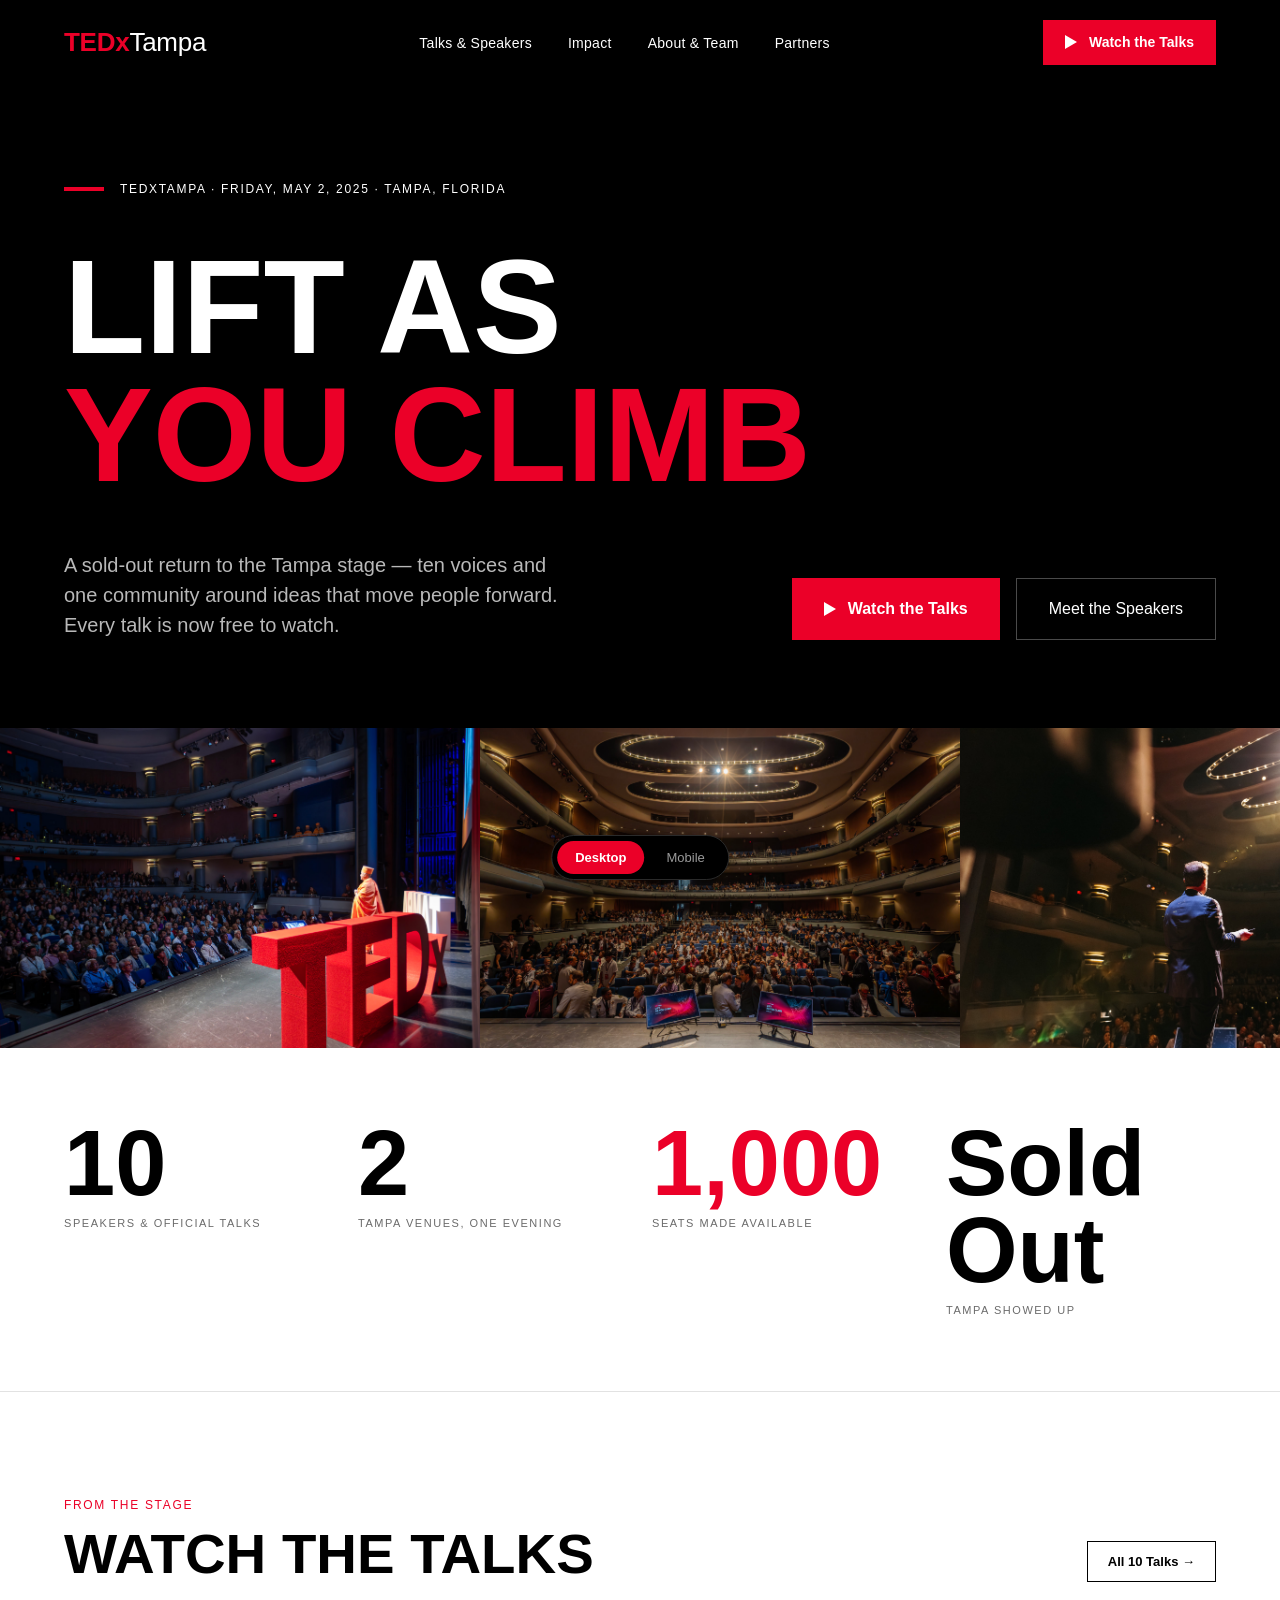
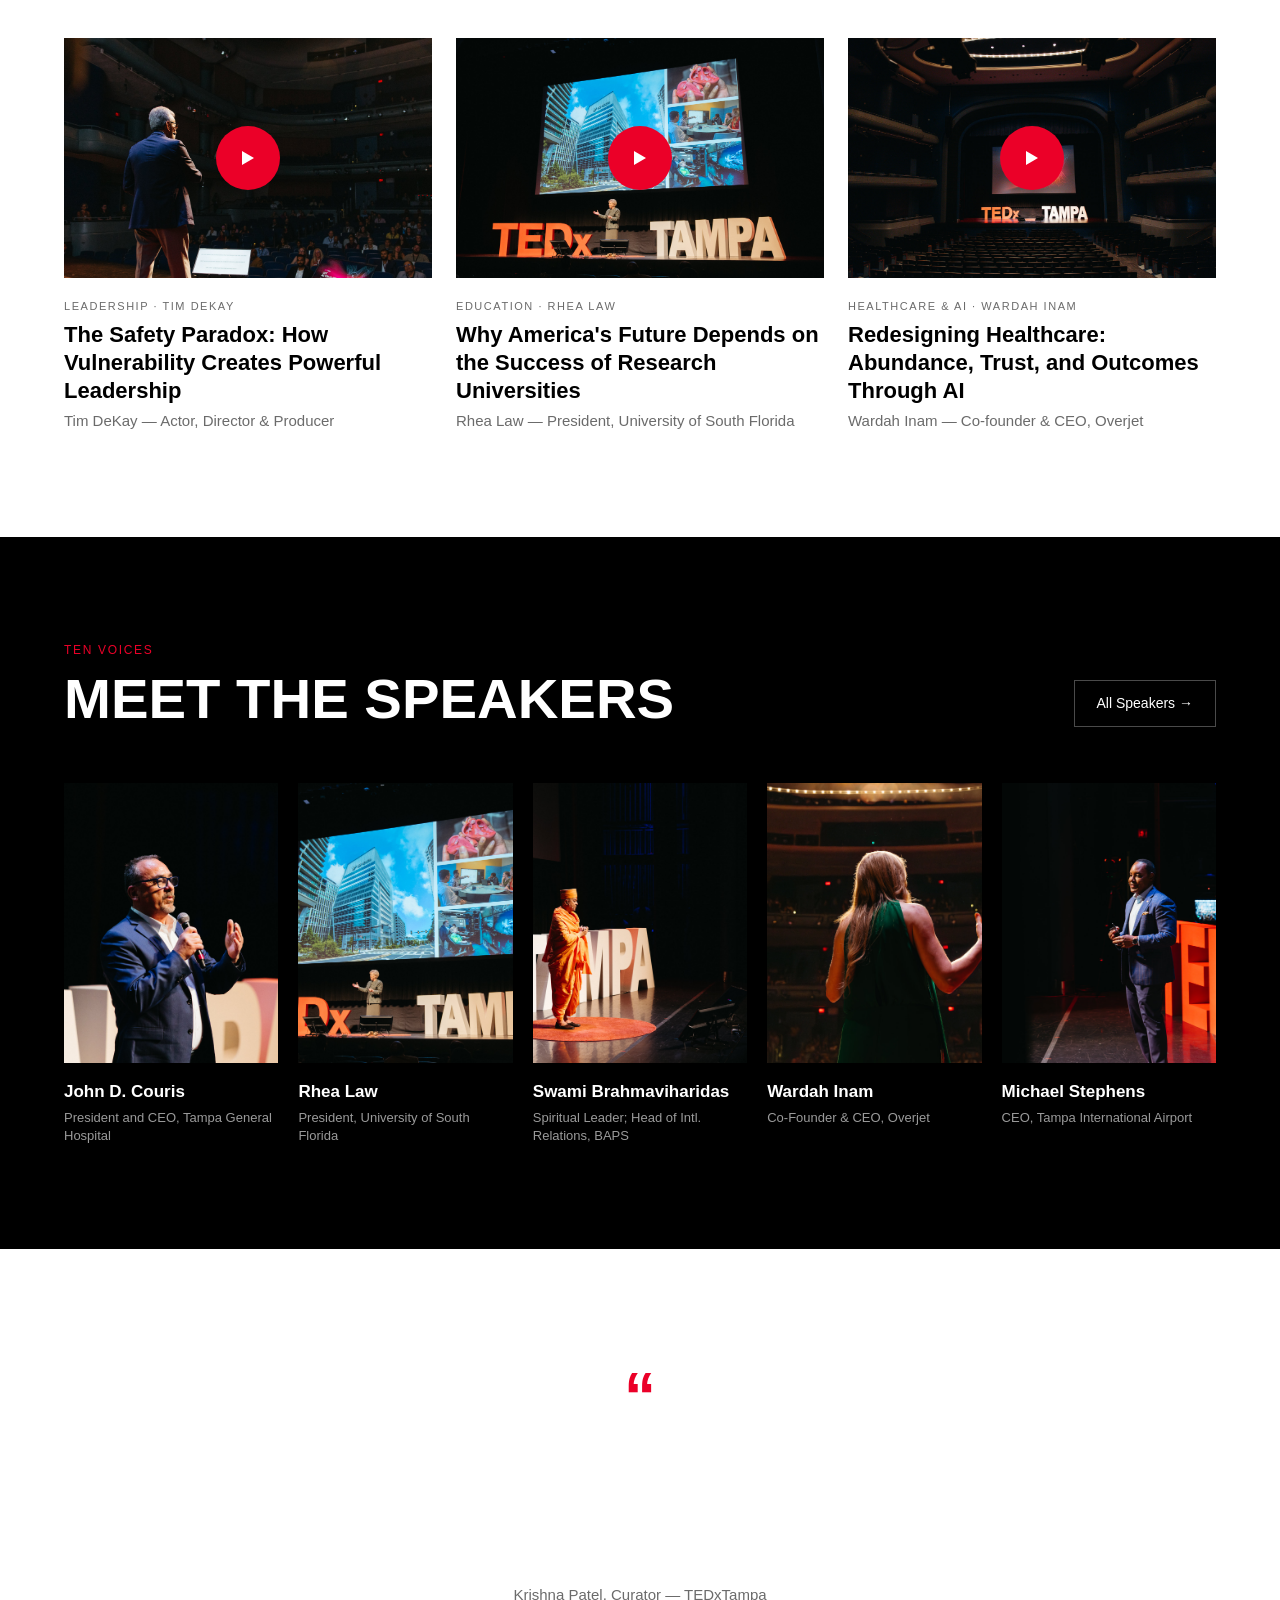
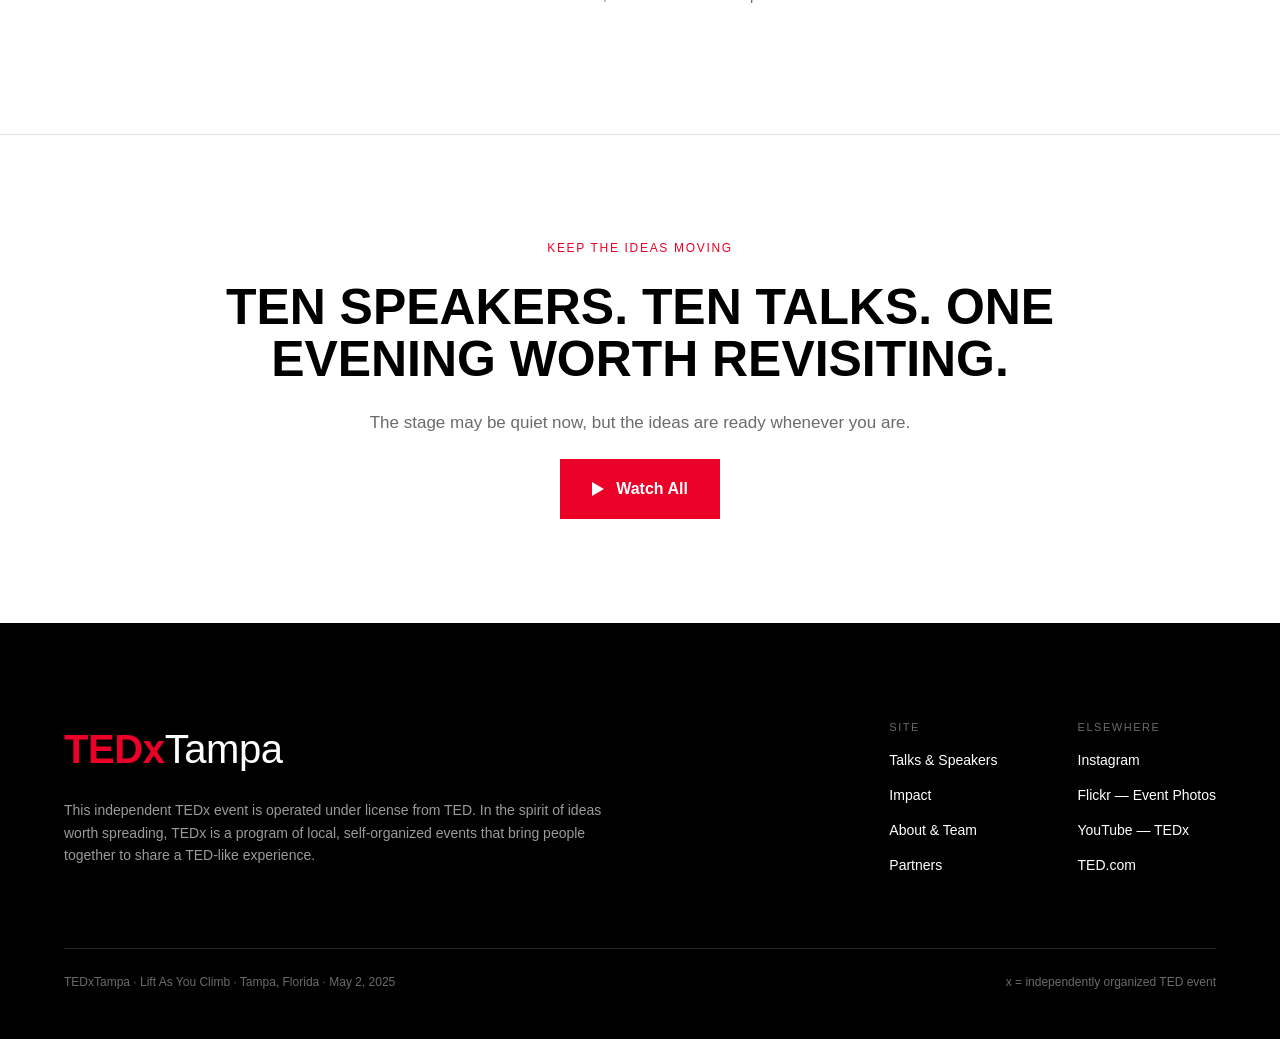
==== index.html @ 91ad69c8 "TEDxTampa post-event archive site Co-Authored-By: Claude Fable 5 <noreply@anthropic.com>" ====
<!DOCTYPE html>
<html lang="en">
<head>
<meta charset="UTF-8">
<meta name="viewport" content="width=device-width, initial-scale=1.0">
<title>TEDxTampa — Lift As You Climb</title>
<meta name="description" content="TEDxTampa returned May 2, 2025 with a sold-out evening of ten talks. Watch every talk from the Lift As You Climb stage, free.">
<link rel="stylesheet" href="css/style.css">
<script src="js/main.js" defer></script>
</head>
<body>

<nav class="nav">
  <a class="logo" href="index.html"><b>TEDx</b><span>Tampa</span></a>
  <ul class="nav__links" id="navLinks">
    <span class="nav__brand"><b>TEDx</b><span>Tampa</span></span>
    <button class="nav__close" aria-label="Close menu" onclick="document.getElementById('navLinks').classList.remove('is-open')">&times;</button>
    <li class="nav__home"><a href="index.html" aria-current="page">Home</a></li>
    <li><a href="talks.html">Talks &amp; Speakers</a></li>
    <li><a href="impact.html">Impact</a></li>
    <li><a href="about.html">About &amp; Team</a></li>
    <li><a href="partners.html">Partners</a></li>
  </ul>
  <a class="btn btn--red" href="talks.html"><span class="play"></span>Watch the Talks</a>
  <button class="nav__burger" aria-label="Menu" onclick="document.getElementById('navLinks').classList.toggle('is-open')">
    <span></span><span></span>
  </button>
</nav>

<header class="hero">
  <p class="kicker label">TEDxTampa · Friday, May 2, 2025 · Tampa, Florida</p>
  <h1 class="display hero__headline">
    <span class="line"><span class="line__inner">Lift As</span></span>
    <span class="line"><span class="line__inner line__inner--accent">You Climb</span></span>
  </h1>
  <div class="hero__bottom">
    <p class="hero__lede">A sold-out return to the Tampa stage — ten voices and one community around ideas that move people forward. Every talk is now free to watch.</p>
    <div class="hero__ctas">
      <a class="btn btn--red" href="talks.html"><span class="play"></span>Watch the Talks</a>
      <a class="btn btn--outline" href="talks.html">Meet the Speakers</a>
    </div>
  </div>
</header>

<div class="photo-marquee" aria-label="Photos from TEDxTampa">
  <div class="photo-marquee__track">
    <img src="assets/stage-swami-wide.jpg" alt="Swami Brahmaviharidas speaking beside the TEDx letters at Ferguson Hall">
    <img src="assets/audience-full-room.jpg" alt="The sold-out audience at Ferguson Hall at the Straz Center">
    <img src="assets/speaker-facing-audience.jpg" alt="A speaker facing the full theater from the TEDxTampa stage">
    <img src="assets/speaker-couris.jpg" alt="John D. Couris speaking on the TEDxTampa stage">
    <img src="assets/theater-tiers.jpg" alt="The tiered balconies of Ferguson Hall">
    <img src="assets/speaker-stephens.jpg" alt="Michael Stephens beside the TEDx letters">
    <img src="assets/museum-lobby.jpg" alt="Check-in at the Tampa Museum of Art">
    <img src="assets/speaker-swami.jpg" alt="Swami Brahmaviharidas on the red dot">
    <!-- duplicate set for a seamless loop -->
    <img src="assets/stage-swami-wide.jpg" alt="" aria-hidden="true">
    <img src="assets/audience-full-room.jpg" alt="" aria-hidden="true">
    <img src="assets/speaker-facing-audience.jpg" alt="" aria-hidden="true">
    <img src="assets/speaker-couris.jpg" alt="" aria-hidden="true">
    <img src="assets/theater-tiers.jpg" alt="" aria-hidden="true">
    <img src="assets/speaker-stephens.jpg" alt="" aria-hidden="true">
    <img src="assets/museum-lobby.jpg" alt="" aria-hidden="true">
    <img src="assets/speaker-swami.jpg" alt="" aria-hidden="true">
  </div>
</div>

<section class="stats" aria-label="The event at a glance">
  <div class="stat">
    <span class="stat__value" data-count="10">10</span>
    <span class="label">Speakers &amp; official talks</span>
  </div>
  <div class="stat">
    <span class="stat__value" data-count="2">2</span>
    <span class="label">Tampa venues, one evening</span>
  </div>
  <div class="stat">
    <span class="stat__value stat__value--red" data-count="1000">1,000</span>
    <span class="label">Seats made available</span>
  </div>
  <div class="stat">
    <span class="stat__value" data-reveal>Sold Out</span>
    <span class="label">Tampa showed up</span>
  </div>
</section>

<section class="section">
  <div class="section__head">
    <div>
      <span class="label label--red">From the Stage</span>
      <h2 data-animate-lines>Watch the Talks</h2>
    </div>
    <a class="btn btn--outline-dark" href="talks.html">All 10 Talks →</a>
  </div>
  <div class="talk-cards">
    <a class="talk-card" href="https://www.youtube.com/watch?v=6g4Zf6RdGlM">
      <div class="talk-card__thumb">
        <img src="assets/talk-dekay.jpg" alt="Tim DeKay on the TEDxTampa stage">
        <span class="talk-card__play"><span class="play"></span></span>
      </div>
      <div class="talk-card__meta">
        <span class="label">Leadership · Tim DeKay</span>
        <span class="talk-card__title">The Safety Paradox: How Vulnerability Creates Powerful Leadership</span>
        <span class="talk-card__speaker">Tim DeKay — Actor, Director &amp; Producer</span>
      </div>
    </a>
    <a class="talk-card" href="https://www.youtube.com/watch?v=znBxXg3M8p4">
      <div class="talk-card__thumb">
        <img src="assets/talk-law.jpg" alt="Rhea Law presenting on the TEDxTampa stage">
        <span class="talk-card__play"><span class="play"></span></span>
      </div>
      <div class="talk-card__meta">
        <span class="label">Education · Rhea Law</span>
        <span class="talk-card__title">Why America's Future Depends on the Success of Research Universities</span>
        <span class="talk-card__speaker">Rhea Law — President, University of South Florida</span>
      </div>
    </a>
    <a class="talk-card" href="https://www.youtube.com/watch?v=WjXRYGS5Csc">
      <div class="talk-card__thumb">
        <img src="assets/stage-lift-screen.jpg" alt="The Lift As You Climb title screen above the TEDxTampa stage">
        <span class="talk-card__play"><span class="play"></span></span>
      </div>
      <div class="talk-card__meta">
        <span class="label">Healthcare &amp; AI · Wardah Inam</span>
        <span class="talk-card__title">Redesigning Healthcare: Abundance, Trust, and Outcomes Through AI</span>
        <span class="talk-card__speaker">Wardah Inam — Co-founder &amp; CEO, Overjet</span>
      </div>
    </a>
  </div>
</section>

<section class="section section--black">
  <div class="section__head">
    <div>
      <span class="label label--red">Ten Voices</span>
      <h2 data-animate-lines>Meet the Speakers</h2>
    </div>
    <a class="btn btn--outline btn--small" href="talks.html">All Speakers →</a>
  </div>
  <div class="speaker-tiles">
    <div class="speaker-tile">
      <div class="speaker-tile__photo"><img src="assets/speaker-couris.jpg" alt="John D. Couris speaking on the TEDxTampa stage"></div>
      <h3>John D. Couris</h3>
      <p>President and CEO, Tampa General Hospital</p>
    </div>
    <div class="speaker-tile">
      <div class="speaker-tile__photo"><img src="assets/talk-law.jpg" alt="Rhea Law on stage"></div>
      <h3>Rhea Law</h3>
      <p>President, University of South Florida</p>
    </div>
    <div class="speaker-tile">
      <div class="speaker-tile__photo"><img src="assets/speaker-swami.jpg" alt="Swami Brahmaviharidas on the red dot"></div>
      <h3>Swami Brahmaviharidas</h3>
      <p>Spiritual Leader; Head of Intl. Relations, BAPS</p>
    </div>
    <div class="speaker-tile">
      <div class="speaker-tile__photo"><img src="assets/speaker-inam.jpg" alt="Wardah Inam addressing the audience from the TEDxTampa stage"></div>
      <h3>Wardah Inam</h3>
      <p>Co-Founder &amp; CEO, Overjet</p>
    </div>
    <div class="speaker-tile">
      <div class="speaker-tile__photo"><img src="assets/speaker-stephens.jpg" alt="Michael Stephens beside the TEDx letters"></div>
      <h3>Michael Stephens</h3>
      <p>CEO, Tampa International Airport</p>
    </div>
  </div>
</section>

<figure class="quote">
  <span class="quote__mark">&ldquo;</span>
  <blockquote data-typewriter="It's not just an event; it's a catalyst — where ideas collide, connections form.">
    <span class="type-sizer">It's not just an event; it's a catalyst — where ideas collide, connections form.</span>
    <span class="type-live" aria-hidden="true"></span>
  </blockquote>
  <figcaption>Krishna Patel, Curator — TEDxTampa</figcaption>
</figure>

<section class="band--center band">
  <span class="label label--red">Keep the Ideas Moving</span>
  <h2 data-animate-lines class="display">Ten speakers. Ten talks. One evening worth revisiting.</h2>
  <p class="band__sub">The stage may be quiet now, but the ideas are ready whenever you are.</p>
  <a class="btn btn--red" href="talks.html"><span class="play"></span>Watch All</a>
</section>

<footer class="footer">
  <div class="footer__top">
    <div class="footer__brand">
      <a class="logo" href="index.html"><b>TEDx</b><span>Tampa</span></a>
      <p>This independent TEDx event is operated under license from TED. In the spirit of ideas worth spreading, TEDx is a program of local, self-organized events that bring people together to share a TED-like experience.</p>
    </div>
    <div class="footer__cols">
      <div class="footer__col">
        <span class="label">Site</span>
        <a href="talks.html">Talks &amp; Speakers</a>
        <a href="impact.html">Impact</a>
        <a href="about.html">About &amp; Team</a>
        <a href="partners.html">Partners</a>
      </div>
      <div class="footer__col">
        <span class="label">Elsewhere</span>
        <a href="https://www.instagram.com/tedxtampa/">Instagram</a>
        <a href="https://www.flickr.com/photos/tags/tedxtampa/">Flickr — Event Photos</a>
        <a href="https://www.youtube.com/@TEDx">YouTube — TEDx</a>
        <a href="https://www.ted.com/">TED.com</a>
      </div>
    </div>
  </div>
  <div class="footer__bottom">
    <span>TEDxTampa · Lift As You Climb · Tampa, Florida · May 2, 2025</span>
    <span>x = independently organized TED event</span>
  </div>
</footer>

</body>
</html>
---- css/style.css ----
/* ==========================================================================
   TEDxTampa — Lift As You Climb (post-event archive)
   Design source: Paper file "TEDxTampa" — tokens mirrored 1:1
   ========================================================================== */

:root {
  --color-white: #ffffff;
  --color-black: #000000;
  --color-photo: #1a1a1a;
  --color-panel: #f4f4f4;
  --color-muted: #6b6b6b;
  --color-line: #e2e2e2;
  --color-red: #eb0028;
  --color-red-tint: #ffd6dd;

  --font-sans: "Helvetica Neue", Helvetica, Arial, sans-serif;

  --tracking-tight: 0em; /* display tracking — set to 0 per design decision */
  --tracking-open: 0.14em;

  --gutter: 64px;
  --gutter-mobile: 20px;
}

* { margin: 0; padding: 0; box-sizing: border-box; }

html { scroll-behavior: smooth; }

body {
  font-family: var(--font-sans);
  font-size: 18px;
  line-height: 1.5;
  color: var(--color-black);
  background: var(--color-white);
}

img { display: block; max-width: 100%; }

a { color: inherit; text-decoration: none; }

/* ---------- Type ---------- */

.display {
  font-weight: 900;
  letter-spacing: var(--tracking-tight);
  text-transform: uppercase;
  line-height: 0.92;
}

.label {
  font-size: 12px;
  font-weight: 500;
  letter-spacing: var(--tracking-open);
  text-transform: uppercase;
}

.label--red { color: var(--color-red); }
.label--muted { color: var(--color-muted); }

.kicker {
  display: flex;
  align-items: center;
  gap: 16px;
}

.kicker::before {
  content: "";
  width: 40px;
  height: 4px;
  background: var(--color-red);
  flex-shrink: 0;
}

.kicker--black::before { background: var(--color-black); }

/* ---------- Buttons ---------- */

.btn {
  display: inline-flex;
  align-items: center;
  gap: 12px;
  padding: 18px 32px;
  font-size: 16px;
  font-weight: 700;
  cursor: pointer;
  border: none;
}

.btn {
  position: relative;
  overflow: hidden;
  transition: transform 0.15s ease;
}

.btn:hover { transform: scale(0.96); }
.btn:active { transform: scale(0.93); }

/* Sheen: a skewed streak of light sweeps across on hover */
.btn::after {
  content: "";
  position: absolute;
  top: -4px;
  bottom: -4px;
  left: -80%;
  width: 55%;
  background: linear-gradient(
    105deg,
    rgba(255, 255, 255, 0) 0%,
    rgba(255, 255, 255, 0.35) 50%,
    rgba(255, 255, 255, 0) 100%
  );
  transform: skewX(-20deg);
  opacity: 0;
  pointer-events: none;
}

.btn:hover::after { animation: btn-sheen 0.65s ease; }

@keyframes btn-sheen {
  0% { left: -80%; opacity: 1; }
  100% { left: 130%; opacity: 1; }
}

/* On light backgrounds a white streak is invisible — glint dark instead */
.btn--outline-dark::after {
  background: linear-gradient(
    105deg,
    rgba(0, 0, 0, 0) 0%,
    rgba(0, 0, 0, 0.1) 50%,
    rgba(0, 0, 0, 0) 100%
  );
}

.btn--red { background: var(--color-red); color: var(--color-white); }
.btn--black { background: var(--color-black); color: var(--color-white); }
.btn--outline {
  border: 1px solid #4a4a4a;
  color: var(--color-white);
  font-weight: 500;
}
.btn--small { padding: 12px 22px; font-size: 14px; }

.btn--outline-dark {
  border: 1px solid var(--color-black);
  color: var(--color-black);
  font-weight: 700;
  font-size: 13px;
  padding: 10px 20px;
}

.play {
  width: 0; height: 0;
  border-top: 7px solid transparent;
  border-bottom: 7px solid transparent;
  border-left: 12px solid currentColor;
  flex-shrink: 0;
}

/* ---------- Nav ---------- */

.nav {
  display: flex;
  align-items: center;
  justify-content: space-between;
  height: 84px;
  padding: 0 var(--gutter);
  background: var(--color-black);
  position: sticky;
  top: 0;
  z-index: 50;
}

.logo {
  font-size: 26px;
  letter-spacing: -0.01em;
  color: var(--color-white);
}

.logo b { color: var(--color-red); font-weight: 700; }
.logo span { font-weight: 400; }

.nav__links {
  display: flex;
  gap: 36px;
  list-style: none;
}

.nav__links a {
  font-size: 14px;
  font-weight: 500;
  letter-spacing: 0.02em;
  color: var(--color-white);
}

.nav__links a[aria-current="page"] { color: var(--color-red); }

.nav .btn { padding: 12px 22px; font-size: 14px; }

.nav__close, .nav__brand { display: none; }
.nav__home { display: none; } /* Home lives in the logo on desktop; shown in the mobile menu */

.nav__burger {
  display: none;
  background: none;
  border: none;
  cursor: pointer;
  flex-direction: column;
  gap: 5px;
}

.nav__burger span {
  display: block;
  width: 24px;
  height: 2px;
  background: var(--color-white);
}

/* ---------- Hero patterns ---------- */

.hero {
  background: var(--color-black);
  color: var(--color-white);
  padding: 96px var(--gutter) 88px;
  display: flex;
  flex-direction: column;
  gap: 48px;
}

.hero .label { color: var(--color-white); }

.hero__headline { font-size: clamp(64px, 10.4vw, 150px); }
.hero__headline .accent { color: var(--color-red); display: block; }

/* Headline entrance: lines rise out of clipped masks, staggered */
.hero__headline .line { display: block; overflow: hidden; padding-bottom: 0.04em; }

.hero__headline .line__inner {
  display: block;
  transform: translateY(115%);
  animation: line-rise 0.8s cubic-bezier(0.16, 1, 0.3, 1) forwards;
}

.hero__headline .line:nth-child(2) .line__inner { animation-delay: 0.18s; }

.line__inner--accent { color: var(--color-red); }

@keyframes line-rise {
  to { transform: translateY(0); }
}

/* Generic big-headline reveal: [data-animate-lines] elements get wrapped in
   masked lines by main.js, then rise in when scrolled into view */
[data-animate-lines] .line {
  display: block;
  overflow: hidden;
  padding-bottom: 0.08em;
  margin-bottom: -0.08em;
}

[data-animate-lines] .line__inner {
  display: block;
  transform: translateY(115%);
}

[data-animate-lines].is-inview .line__inner {
  animation: line-rise 0.8s cubic-bezier(0.16, 1, 0.3, 1) forwards;
}

[data-animate-lines].is-inview .line:nth-child(2) .line__inner { animation-delay: 0.15s; }
[data-animate-lines].is-inview .line:nth-child(3) .line__inner { animation-delay: 0.3s; }

@media (prefers-reduced-motion: reduce) {
  [data-animate-lines] .line__inner { transform: none; animation: none !important; }
}

/* Kicker leads, lede row follows the headline */
.hero .kicker {
  opacity: 0;
  animation: fade-up 0.6s ease 0.05s forwards;
}

.hero__bottom {
  opacity: 0;
  animation: fade-up 0.7s ease 0.55s forwards;
}

@keyframes fade-up {
  from { opacity: 0; transform: translateY(18px); }
  to { opacity: 1; transform: none; }
}

@media (prefers-reduced-motion: reduce) {
  .hero__headline .line__inner { transform: none; animation: none; }
  .hero .kicker, .hero__bottom { opacity: 1; animation: none; }
}

.hero__bottom {
  display: flex;
  align-items: flex-end;
  justify-content: space-between;
  gap: 40px;
  flex-wrap: wrap;
}

.hero__lede {
  font-size: 20px;
  line-height: 1.5;
  color: #b8b8b8;
  max-width: 520px;
}

.hero__ctas { display: flex; gap: 16px; }

/* Page hero (light) */
.page-hero {
  padding: 96px var(--gutter) 72px;
  border-bottom: 1px solid var(--color-black);
  display: flex;
  flex-direction: column;
  gap: 40px;
}

.page-hero__row {
  display: flex;
  align-items: flex-end;
  justify-content: space-between;
  gap: 40px;
  flex-wrap: wrap;
}

.page-hero h1 { font-size: clamp(56px, 8.3vw, 120px); }

.page-hero__lede {
  color: var(--color-muted);
  max-width: 400px;
  line-height: 1.55;
}

/* Image hero (About & Team) */
.page-hero--image {
  position: relative;
  background:
    linear-gradient(180deg, rgba(0, 0, 0, 0.72) 0%, rgba(0, 0, 0, 0.45) 55%, rgba(0, 0, 0, 0.78) 100%),
    url("../assets/speaker-facing-audience.jpg") center 30% / cover no-repeat;
  color: var(--color-white);
  border-bottom: none;
  padding-top: 140px;
  padding-bottom: 120px;
}

.page-hero--image .page-hero__lede { color: #d6d6d6; }
.page-hero--image .label { color: var(--color-white); }

/* Red hero (Impact) */
.page-hero--red {
  background: var(--color-red);
  color: var(--color-white);
  border-bottom: none;
}
.page-hero--red .page-hero__lede { color: var(--color-red-tint); }
.page-hero--red .label { color: var(--color-white); }

/* Black hero (Partners) */
.page-hero--black {
  background: var(--color-black);
  color: var(--color-white);
  border-bottom: none;
}
.page-hero--black .page-hero__lede { color: #b8b8b8; }
.page-hero--black .label { color: var(--color-white); }

/* ---------- Photo bands ---------- */

.photo-marquee { height: 320px; overflow: hidden; background: var(--color-black); }

.photo-marquee__track {
  display: flex;
  height: 100%;
  width: max-content;
  animation: marquee 60s linear infinite;
}

.photo-marquee__track img {
  height: 100%;
  width: auto;
  flex-shrink: 0;
}

.photo-marquee:hover .photo-marquee__track { animation-play-state: paused; }

@keyframes marquee {
  to { transform: translateX(-50%); }
}

@media (prefers-reduced-motion: reduce) {
  .photo-marquee__track { animation: none; }
}

.photo-band { display: flex; height: 320px; }
.photo-band img { flex: 1; width: 33.33%; height: 100%; object-fit: cover; }

.photo-band--single { height: 380px; }
.photo-band--single img { width: 100%; }

/* ---------- Stats ---------- */

.stats {
  display: grid;
  grid-template-columns: repeat(4, 1fr);
  padding: 72px var(--gutter);
  border-bottom: 1px solid var(--color-line);
  gap: 24px;
}

.stat__value {
  font-size: 92px;
  font-weight: 900;
  line-height: 0.95;
  letter-spacing: var(--tracking-tight);
}

.stat__value--red { color: var(--color-red); }

.stat .label { display: block; margin-top: 8px; color: var(--color-muted); font-size: 11px; }

.stat p { font-size: 15px; line-height: 1.45; color: #333; margin-top: 12px; }

/* ---------- Sections ---------- */

.section { padding: 104px var(--gutter); }
.section--panel { background: var(--color-panel); }
.section--black { background: var(--color-black); color: var(--color-white); }

.section__head {
  display: flex;
  align-items: flex-end;
  justify-content: space-between;
  gap: 24px;
  margin-bottom: 56px;
  flex-wrap: wrap;
}

.section__head h2 {
  font-size: clamp(36px, 4.4vw, 64px);
  font-weight: 900;
  letter-spacing: var(--tracking-tight);
  text-transform: uppercase;
  line-height: 1;
}

.section__head .label { margin-bottom: 12px; display: block; }

.link-more {
  font-size: 15px;
  font-weight: 500;
  text-decoration: underline;
  white-space: nowrap;
}

.link-arrow {
  font-weight: 700;
  font-size: 15px;
  text-decoration: underline;
}

.link-arrow::after {
  content: " →";
  color: var(--color-red);
  text-decoration: none;
}

/* ---------- Talk cards (Home) ---------- */

.talk-cards {
  display: grid;
  grid-template-columns: repeat(3, 1fr);
  gap: 24px;
}

.talk-card__thumb {
  position: relative;
  height: 240px;
  overflow: hidden;
  background: var(--color-photo);
}

.talk-card__thumb img {
  position: absolute;
  inset: 0;
  width: 100%;
  height: 100%;
  object-fit: cover;
}

.talk-card__play {
  position: absolute;
  top: 50%;
  left: 50%;
  transform: translate(-50%, -50%);
  width: 64px;
  height: 64px;
  border-radius: 999px;
  background: var(--color-red);
  display: flex;
  align-items: center;
  justify-content: center;
  color: var(--color-white);
}

.talk-card__meta { margin-top: 20px; display: flex; flex-direction: column; gap: 6px; }
.talk-card__meta .label { font-size: 11px; color: var(--color-muted); }
.talk-card__title { font-size: 22px; font-weight: 700; line-height: 1.27; }
.talk-card__speaker { font-size: 15px; color: var(--color-muted); }

/* ---------- Speaker tiles (Home) ---------- */

.speaker-tiles {
  display: grid;
  grid-template-columns: repeat(5, 1fr);
  gap: 20px;
}

.speaker-tile__photo {
  height: 280px;
  background: linear-gradient(180deg, #2a2a2a 0%, #131313 100%);
  overflow: hidden;
  display: flex;
  align-items: flex-end;
  padding: 12px;
}

.speaker-tile__photo img {
  width: 100%; height: 100%;
  object-fit: cover;
  margin: -12px; /* cancel placeholder padding when a photo is present */
  width: calc(100% + 24px);
  height: calc(100% + 24px);
  max-width: none;
}

.speaker-tile__photo .label { font-size: 10px; color: #5a5a5a; }

.speaker-tile h3 { font-size: 17px; font-weight: 700; margin-top: 16px; }
.speaker-tile p { font-size: 13px; line-height: 1.4; color: #9a9a9a; margin-top: 4px; }

/* ---------- Talk list (Talks page) ---------- */

.talk-row {
  display: flex;
  align-items: center;
  gap: 24px;
  padding: 28px var(--gutter);
  border-bottom: 1px solid var(--color-line);
}

.talk-row__num {
  width: 56px;
  flex-shrink: 0;
  font-weight: 900;
  font-size: 18px;
  color: var(--color-red);
}

.talk-row__who { width: 400px; flex-shrink: 0; }
.talk-row__who h3 { font-size: 24px; font-weight: 700; }
.talk-row__who p { font-size: 14px; color: var(--color-muted); margin-top: 2px; }

.talk-row__title { flex: 1; font-size: 17px; line-height: 1.4; color: #333; }

.talk-row__cat {
  width: 150px;
  flex-shrink: 0;
  font-size: 11px;
  font-weight: 500;
  letter-spacing: var(--tracking-open);
  color: var(--color-muted);
  text-transform: uppercase;
}

.talk-row .btn--outline-dark .play {
  border-left-color: var(--color-red);
  border-top-width: 5px;
  border-bottom-width: 5px;
  border-left-width: 9px;
}

/* ---------- Quote bands ---------- */

.quote {
  padding: 128px 160px;
  border-bottom: 1px solid var(--color-line);
  text-align: center;
  display: flex;
  flex-direction: column;
  align-items: center;
  gap: 32px;
}

.quote__mark { font-size: 64px; font-weight: 900; color: var(--color-red); line-height: 0.6; }
.quote blockquote { font-size: 40px; font-weight: 700; line-height: 1.3; letter-spacing: -0.01em; max-width: 1000px; }
.quote figcaption { font-size: 15px; color: var(--color-muted); }

.voice {
  background: var(--color-black);
  color: var(--color-white);
  padding: 112px 160px;
  display: flex;
  flex-direction: column;
  gap: 28px;
}

.voice blockquote { font-size: 34px; font-weight: 700; line-height: 1.35; letter-spacing: -0.01em; max-width: 1040px; }

.voice figcaption {
  display: flex;
  align-items: center;
  gap: 14px;
  font-size: 14px;
  color: #9a9a9a;
}

.voice figcaption::before {
  content: "";
  width: 32px;
  height: 3px;
  background: var(--color-red);
}

/* ---------- CTA bands ---------- */

.band {
  display: flex;
  align-items: center;
  justify-content: space-between;
  gap: 40px;
  padding: 72px var(--gutter);
  flex-wrap: wrap;
}

.band--red { background: var(--color-red); color: var(--color-white); }

.band h2 {
  font-size: clamp(32px, 3.4vw, 48px);
  font-weight: 900;
  letter-spacing: var(--tracking-tight);
  text-transform: uppercase;
  line-height: 1.05;
  max-width: 760px;
}

.band--center {
  flex-direction: column;
  text-align: center;
  padding: 104px var(--gutter);
  gap: 24px;
}

.band--center h2 { max-width: 1000px; font-size: clamp(36px, 3.9vw, 56px); }
.band--center .band__sub { font-size: 17px; color: var(--color-muted); }
.band--red .band__sub { color: var(--color-red-tint); max-width: 800px; line-height: 1.55; }

/* ---------- Story rows (Impact) ---------- */

.story {
  display: flex;
  align-items: center;
  gap: 72px;
  padding: 52px var(--gutter);
}

.story:first-of-type { padding-top: 104px; }

.story__photo {
  width: 620px;
  height: 420px;
  flex-shrink: 0;
  overflow: hidden;
}

.story__photo img { width: 100%; height: 100%; object-fit: cover; }

.story__copy { display: flex; flex-direction: column; gap: 20px; }

.story__copy h2 {
  font-size: clamp(30px, 3vw, 44px);
  font-weight: 900;
  letter-spacing: var(--tracking-tight);
  text-transform: uppercase;
  line-height: 1.05;
}

.story__copy p { font-size: 17px; line-height: 1.6; color: #333; }

/* ---------- Two-column text (About) ---------- */

.cols {
  display: grid;
  grid-template-columns: 1fr 1fr;
  gap: 80px;
  padding: 96px var(--gutter);
}

.cols h2 {
  font-size: 36px;
  font-weight: 900;
  letter-spacing: var(--tracking-tight);
  text-transform: uppercase;
  line-height: 1.05;
  margin-bottom: 20px;
}

.cols p { font-size: 16px; line-height: 1.6; color: #333; margin-bottom: 16px; }

/* ---------- Curators ---------- */

.curators {
  display: grid;
  grid-template-columns: 1fr 1fr;
  gap: 24px;
}

.curator { display: flex; gap: 28px; }

.curator__photo {
  width: 220px;
  height: 260px;
  flex-shrink: 0;
  background: linear-gradient(180deg, #2a2a2a 0%, #131313 100%);
  display: flex;
  align-items: flex-end;
  padding: 12px;
}

.curator__photo .label { font-size: 10px; color: #5a5a5a; }

.curator__info {
  display: flex;
  flex-direction: column;
  justify-content: center;
  gap: 14px;
}

.curator__info h3 { font-size: 24px; font-weight: 700; }
.curator__info .label { font-size: 11px; color: #9a9a9a; }
.curator__info p { font-size: 15px; line-height: 1.6; color: #c8c8c8; }

/* ---------- Team grid ---------- */

.team-grid {
  display: grid;
  grid-template-columns: repeat(3, 1fr);
  gap: 20px;
}

.team-tile__photo {
  height: 230px;
  background: var(--color-panel);
  display: flex;
  align-items: flex-end;
  padding: 12px;
}

.team-tile__photo .label { font-size: 10px; color: #b0b0b0; }
.team-tile h3 { font-size: 17px; font-weight: 700; margin-top: 14px; }
.team-tile p { font-size: 13px; color: var(--color-muted); margin-top: 2px; }

/* ---------- Partner tiers ---------- */

.tier { padding: 48px var(--gutter); }
.tier:first-of-type { padding-top: 96px; }
.tier:last-of-type { padding-bottom: 96px; }

.tier__head {
  display: flex;
  align-items: center;
  gap: 16px;
  margin-bottom: 32px;
}

.tier__head h2 {
  font-size: 32px;
  font-weight: 900;
  letter-spacing: var(--tracking-tight);
  text-transform: uppercase;
  flex-shrink: 0;
}

.tier__head h2.red { color: var(--color-red); }
.tier__head hr { flex: 1; border: none; border-top: 1px solid var(--color-line); }
.tier__head .label { flex-shrink: 0; color: var(--color-muted); }

.logo-grid { display: grid; gap: 20px; }
.logo-grid--3 { grid-template-columns: repeat(3, 1fr); }
.logo-grid--4 { grid-template-columns: repeat(4, 1fr); gap: 16px; }

.logo-tile {
  height: 180px;
  background: var(--color-panel);
  display: flex;
  align-items: center;
  justify-content: center;
  text-align: center;
  padding: 16px;
  font-weight: 700;
  font-size: 22px;
  color: #8a8a8a;
  text-transform: uppercase;
}

.logo-grid--4 .logo-tile { height: 120px; font-size: 15px; }

.chip-row { display: flex; flex-wrap: wrap; gap: 12px; }

.chip {
  padding: 20px 32px;
  border: 1px solid var(--color-line);
  font-size: 14px;
  font-weight: 500;
  color: var(--color-muted);
}

/* ---------- Footer ---------- */

.footer {
  background: var(--color-black);
  color: var(--color-white);
  padding: 96px var(--gutter) 48px;
  display: flex;
  flex-direction: column;
  gap: 72px;
}

.footer__top {
  display: flex;
  justify-content: space-between;
  gap: 60px;
  flex-wrap: wrap;
}

.footer__brand { max-width: 560px; display: flex; flex-direction: column; gap: 20px; }
.footer__brand .logo { font-size: 40px; }
.footer__brand p { font-size: 14px; line-height: 1.6; color: #9a9a9a; }

.footer__cols { display: flex; gap: 80px; }

.footer__col { display: flex; flex-direction: column; gap: 14px; }
.footer__col .label { font-size: 11px; color: var(--color-muted); }
.footer__col a { font-size: 14px; color: var(--color-white); }

.footer__bottom {
  display: flex;
  justify-content: space-between;
  gap: 16px;
  border-top: 1px solid #2a2a2a;
  padding-top: 24px;
  font-size: 12px;
  color: var(--color-muted);
  flex-wrap: wrap;
}

/* ---------- Scroll interactions ---------- */

/* Non-numeric stat ("Sold Out") fades up alongside the count-ups */
[data-reveal] {
  opacity: 0;
  transform: translateY(16px);
  transition: opacity 0.7s ease 0.5s, transform 0.7s ease 0.5s;
}

[data-reveal].is-revealed { opacity: 1; transform: none; }

/* Typewriter quote: invisible sizer reserves the final layout,
   the live layer types over it so nothing reflows */
[data-typewriter] { position: relative; }
[data-typewriter] .type-sizer { visibility: hidden; }
[data-typewriter] .type-live {
  position: absolute;
  inset: 0;
  text-align: inherit;
}

[data-typewriter].is-typing .type-live::after {
  content: "";
  display: inline-block;
  width: 3px;
  height: 0.9em;
  background: var(--color-red);
  margin-left: 4px;
  vertical-align: baseline;
  animation: caret-blink 0.7s steps(1) infinite;
}

@keyframes caret-blink { 50% { opacity: 0; } }

@media (prefers-reduced-motion: reduce) {
  .btn, [data-reveal] { transition: none; }
  .btn:hover::after { animation: none; }
}

/* ---------- Talk row hover peek + lightbox player ---------- */

.talk-row[data-video] { cursor: pointer; transition: background-color 0.2s ease; }
.talk-row[data-video]:hover { background-color: #fafafa; }
.talk-row[data-video]:hover .talk-row__num { transform: translateX(4px); }
.talk-row__num { transition: transform 0.2s ease; }

.video-peek {
  position: fixed;
  top: 0;
  left: 0;
  width: 320px;
  z-index: 90;
  pointer-events: none;
  opacity: 0;
  transform: scale(0.9);
  transform-origin: bottom left;
  transition: opacity 0.18s ease, transform 0.18s ease;
  box-shadow: 0 24px 60px rgba(0, 0, 0, 0.35);
  background: var(--color-black);
}

.video-peek.is-visible { opacity: 1; transform: scale(1); }

.video-peek__thumb {
  display: block;
  width: 100%;
  aspect-ratio: 16 / 9;
  object-fit: cover;
}

.video-peek__bar {
  display: flex;
  align-items: center;
  gap: 10px;
  padding: 10px 14px;
  background: var(--color-red);
  color: var(--color-white);
}

.video-peek__bar .play {
  border-top-width: 5px;
  border-bottom-width: 5px;
  border-left-width: 8px;
}

.video-peek__bar span:last-child {
  font-size: 12px;
  font-weight: 700;
  letter-spacing: 0.04em;
  text-transform: uppercase;
  white-space: nowrap;
  overflow: hidden;
  text-overflow: ellipsis;
}

/* Lightbox */
.lightbox {
  position: fixed;
  inset: 0;
  z-index: 100;
  display: none;
  align-items: center;
  justify-content: center;
  padding: 5vh 5vw;
  background: rgba(0, 0, 0, 0.88);
}

.lightbox.is-open { display: flex; }

.lightbox__frame {
  width: min(1080px, 100%);
  aspect-ratio: 16 / 9;
  background: var(--color-black);
}

.lightbox__frame iframe { width: 100%; height: 100%; border: 0; display: block; }

.lightbox__close {
  position: absolute;
  top: 24px;
  right: 24px;
  width: 48px;
  height: 48px;
  border: none;
  border-radius: 999px;
  background: var(--color-red);
  color: var(--color-white);
  font-size: 22px;
  font-weight: 700;
  line-height: 1;
  cursor: pointer;
  transition: transform 0.15s ease;
}

.lightbox__close:hover { transform: scale(0.92); }

@media (hover: none), (max-width: 860px) {
  .video-peek { display: none; }
}

/* ---------- Desktop / Mobile view toggle (demo tool) ---------- */

.view-toggle {
  position: fixed;
  bottom: 20px;
  left: 50%;
  transform: translateX(-50%);
  z-index: 95;
  display: flex;
  gap: 4px;
  padding: 5px;
  background: var(--color-black);
  border: 1px solid #2a2a2a;
  border-radius: 999px;
  box-shadow: 0 12px 40px rgba(0, 0, 0, 0.4);
}

.view-toggle button {
  border: none;
  background: none;
  color: #9a9a9a;
  font-family: var(--font-sans);
  font-size: 13px;
  font-weight: 500;
  padding: 9px 18px;
  border-radius: 999px;
  cursor: pointer;
  transition: background-color 0.15s ease, color 0.15s ease;
}

.view-toggle button.is-active {
  background: var(--color-red);
  color: var(--color-white);
  font-weight: 700;
}

.view-toggle button:not(.is-active):hover { color: var(--color-white); }

@media (max-width: 860px) {
  .view-toggle { display: none; }
}

/* ---------- Placeholder note ---------- */

.pending {
  font-size: 13px;
  line-height: 1.5;
  color: var(--color-muted);
}

/* ---------- Mid-width (small laptop / tablet) ---------- */

@media (max-width: 1200px) {
  .talk-row__who { width: 260px; }
  .talk-row__cat { display: none; }
  .story__photo { width: 46%; height: 340px; }
}

/* ==========================================================================
   Mobile — mirrors the 390px Paper artboards
   ========================================================================== */

@media (max-width: 860px) {
  :root { --gutter: var(--gutter-mobile); }

  body { font-size: 16px; }

  /* Nav */
  .nav { height: 64px; padding: 0 var(--gutter-mobile); }
  .logo { font-size: 20px; }
  .nav__links, .nav .btn { display: none; }
  .nav__burger { display: flex; }

  .nav__links.is-open {
    display: flex;
    flex-direction: column;
    justify-content: center;
    gap: 8px;
    position: fixed;
    inset: 0;
    background: var(--color-red);
    padding: 32px var(--gutter-mobile);
    z-index: 100;
    animation: menu-in 0.25s ease;
  }

  @keyframes menu-in {
    from { opacity: 0; transform: translateY(12px); }
    to { opacity: 1; transform: none; }
  }

  .nav__links.is-open .nav__home { display: block; }

  .nav__links.is-open a {
    font-size: 44px;
    font-weight: 900;
    letter-spacing: var(--tracking-tight);
    text-transform: uppercase;
    line-height: 1.35;
    color: var(--color-white);
  }

  .nav__links.is-open a[aria-current="page"] { color: var(--color-black); }

  .nav__links.is-open .nav__close {
    display: flex;
    align-items: center;
    justify-content: center;
    position: absolute;
    top: 16px;
    right: 16px;
    width: 48px;
    height: 48px;
    border: none;
    border-radius: 999px;
    background: var(--color-black);
    color: var(--color-white);
    font-size: 22px;
    font-weight: 700;
    line-height: 1;
    cursor: pointer;
  }

  .nav__links.is-open .nav__brand {
    display: block;
    position: absolute;
    top: 26px;
    left: var(--gutter-mobile);
    font-size: 20px;
    font-weight: 700;
    text-transform: none;
    letter-spacing: 0;
    line-height: 1;
    color: var(--color-white);
  }

  .nav__links.is-open .nav__brand b { color: var(--color-black); font-weight: 700; }
  .nav__links.is-open .nav__brand span { font-weight: 400; }

  /* Heroes */
  .hero { padding: 48px var(--gutter-mobile) 40px; gap: 28px; }
  .hero__headline { font-size: 64px; }
  .hero__lede { font-size: 16px; }
  .hero__ctas { flex-direction: column; width: 100%; }
  .hero__ctas .btn { width: 100%; justify-content: center; padding: 16px; font-size: 15px; }

  .page-hero { padding: 40px var(--gutter-mobile) 32px; gap: 16px; }
  .page-hero h1 { font-size: 56px; }
  .page-hero__lede { font-size: 15px; }

  /* Bands & photos */
  .photo-band { height: 220px; }
  .photo-marquee { height: 220px; }
  .photo-band img:nth-child(n+2) { display: none; } /* single photo on mobile */
  .photo-band img { width: 100%; }

  .stats { grid-template-columns: 1fr 1fr; padding: 32px var(--gutter-mobile); gap: 20px; }
  .stat__value { font-size: 52px; }
  .stat .label { font-size: 9px; letter-spacing: 0.1em; }
  .stat p { display: none; }

  .section { padding: 48px var(--gutter-mobile); }
  .section__head { margin-bottom: 24px; }
  .section__head h2 { font-size: 36px; }
  .section__head .btn { width: 100%; justify-content: center; }

  .talk-cards { grid-template-columns: 1fr; gap: 32px; }
  .talk-card__thumb { height: 190px; }
  .talk-card__title { font-size: 19px; }

  .speaker-tiles { grid-template-columns: 1fr; gap: 32px; }
  .speaker-tile__photo { width: 100%; height: 260px; padding: 0; }
  .speaker-tile__photo .label { display: none; }
  .speaker-tile h3 { margin-top: 14px; font-size: 19px; }
  .speaker-tile p { font-size: 14px; margin-top: 4px; }

  .talk-row { padding: 18px var(--gutter-mobile); gap: 14px; flex-wrap: wrap; }
  .talk-row__num { width: 28px; font-size: 14px; }
  .talk-row__who { width: auto; flex: 1; }
  .talk-row__who h3 { font-size: 17px; }
  .talk-row__title { flex-basis: 100%; order: 4; font-size: 13px; color: var(--color-muted); padding-left: 42px; }
  .talk-row__cat { display: none; }
  .talk-row .btn--outline-dark { border-radius: 999px; width: 40px; height: 40px; padding: 0; justify-content: center; }
  .talk-row .btn--outline-dark .btn-text { display: none; }

  .quote { padding: 64px var(--gutter-mobile); gap: 20px; }
  .quote blockquote { font-size: 24px; }

  .voice { padding: 48px var(--gutter-mobile); gap: 16px; }
  .voice blockquote { font-size: 20px; }

  .band { padding: 40px var(--gutter-mobile); }
  .band .btn { width: 100%; justify-content: center; }
  .band--center { padding: 48px var(--gutter-mobile); }

  .story { flex-direction: column; align-items: stretch; gap: 16px; padding: 20px var(--gutter-mobile); }
  .story:first-of-type { padding-top: 40px; }
  .story__photo { width: 100%; height: 220px; }
  .story--flip { flex-direction: column; } /* photo stays on top on mobile */

  .cols { grid-template-columns: 1fr; gap: 40px; padding: 40px var(--gutter-mobile); }
  .cols h2 { font-size: 26px; }
  .cols p { font-size: 15px; }

  .curators { grid-template-columns: 1fr; gap: 28px; }
  .curator { flex-direction: column; gap: 14px; }
  .curator__photo { width: 100%; height: 200px; }

  .team-grid { grid-template-columns: 1fr 1fr; gap: 14px; }
  .team-tile__photo { height: 120px; }
  .team-tile h3 { font-size: 14px; margin-top: 8px; }
  .team-tile p { font-size: 11px; }

  .tier { padding: 20px var(--gutter-mobile); }
  .tier:first-of-type { padding-top: 40px; }
  .tier:last-of-type { padding-bottom: 40px; }
  .tier__head h2 { font-size: 22px; }
  .tier__head .label { display: none; }

  .logo-grid--3 { grid-template-columns: 1fr; gap: 10px; }
  .logo-grid--3 .logo-tile { height: 96px; font-size: 15px; }
  .logo-grid--4 { grid-template-columns: 1fr 1fr; gap: 10px; }
  .logo-grid--4 .logo-tile { height: 76px; font-size: 11px; }

  .chip { padding: 12px 16px; font-size: 12px; }

  .footer { padding: 40px var(--gutter-mobile) 32px; gap: 24px; }
  .footer__brand .logo { font-size: 24px; }
  .footer__cols { flex-direction: row; gap: 40px; flex-wrap: wrap; }
  .footer__bottom { font-size: 11px; }
}
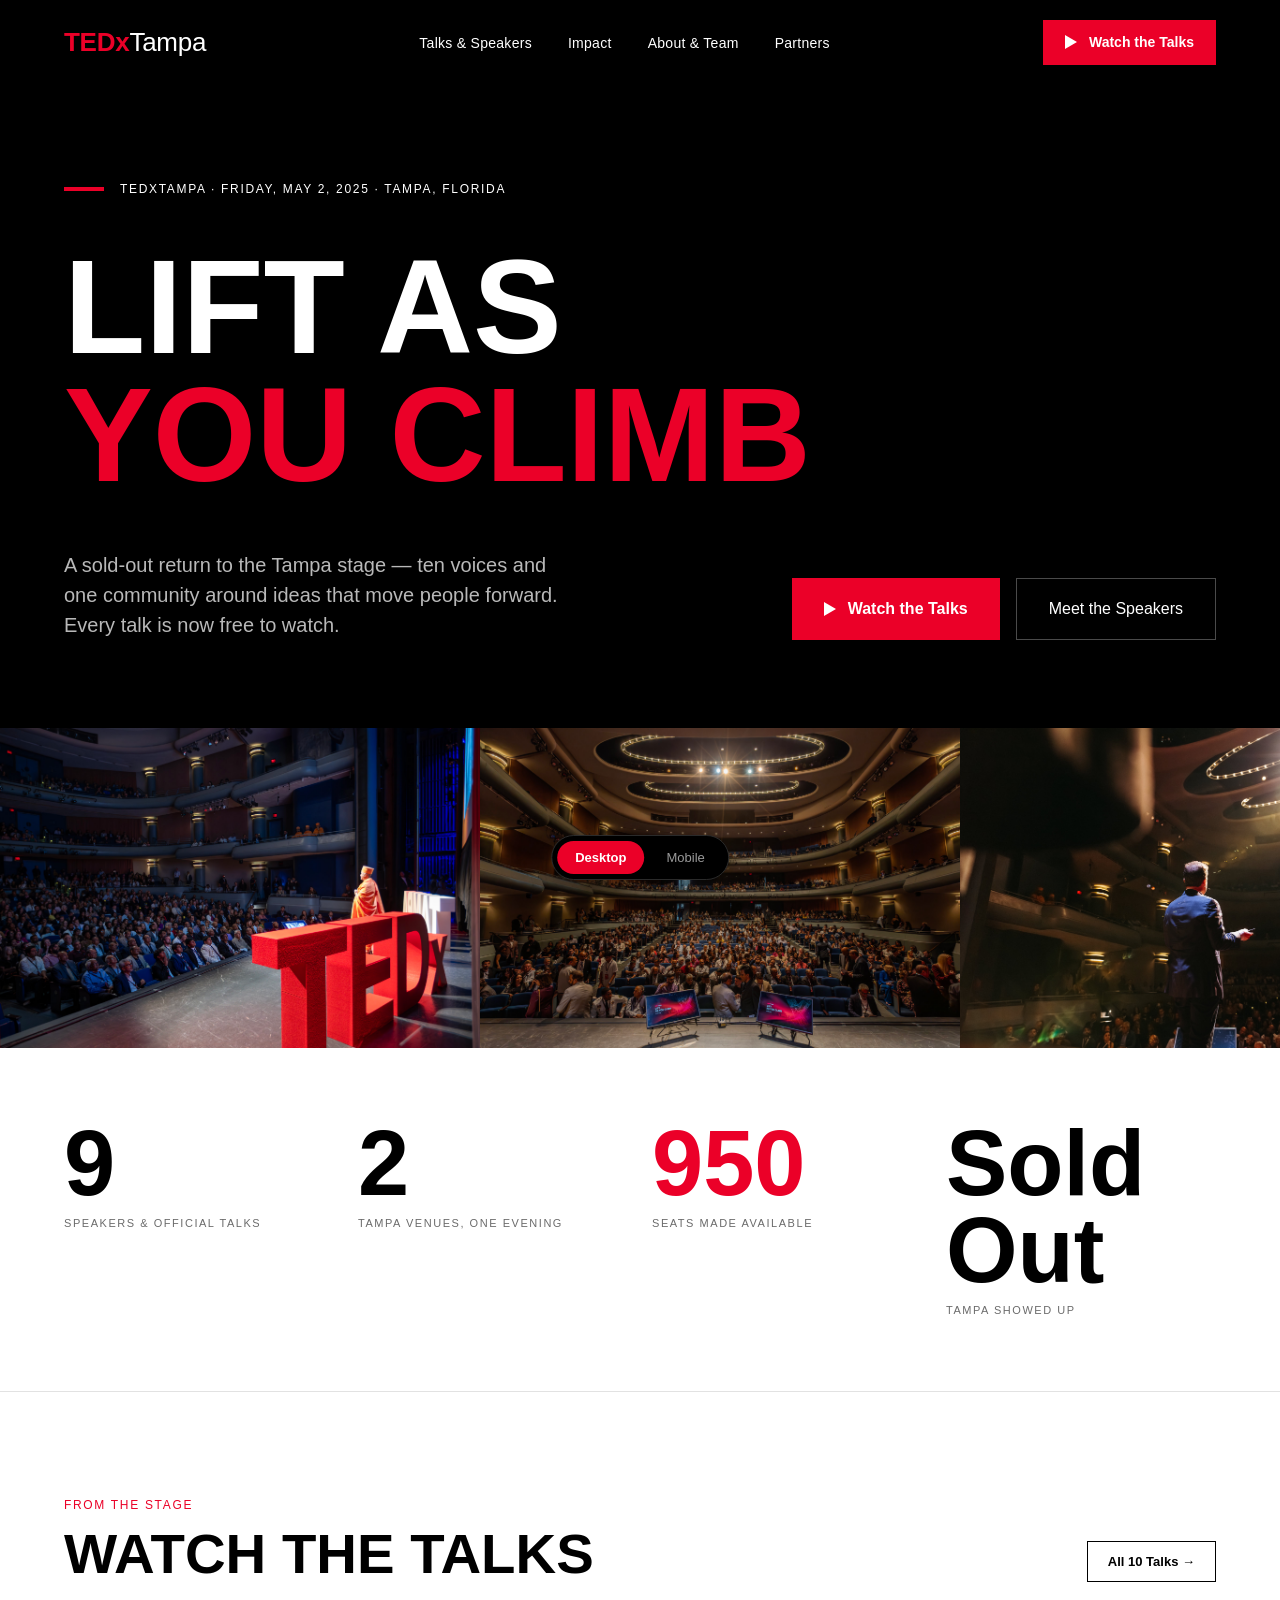
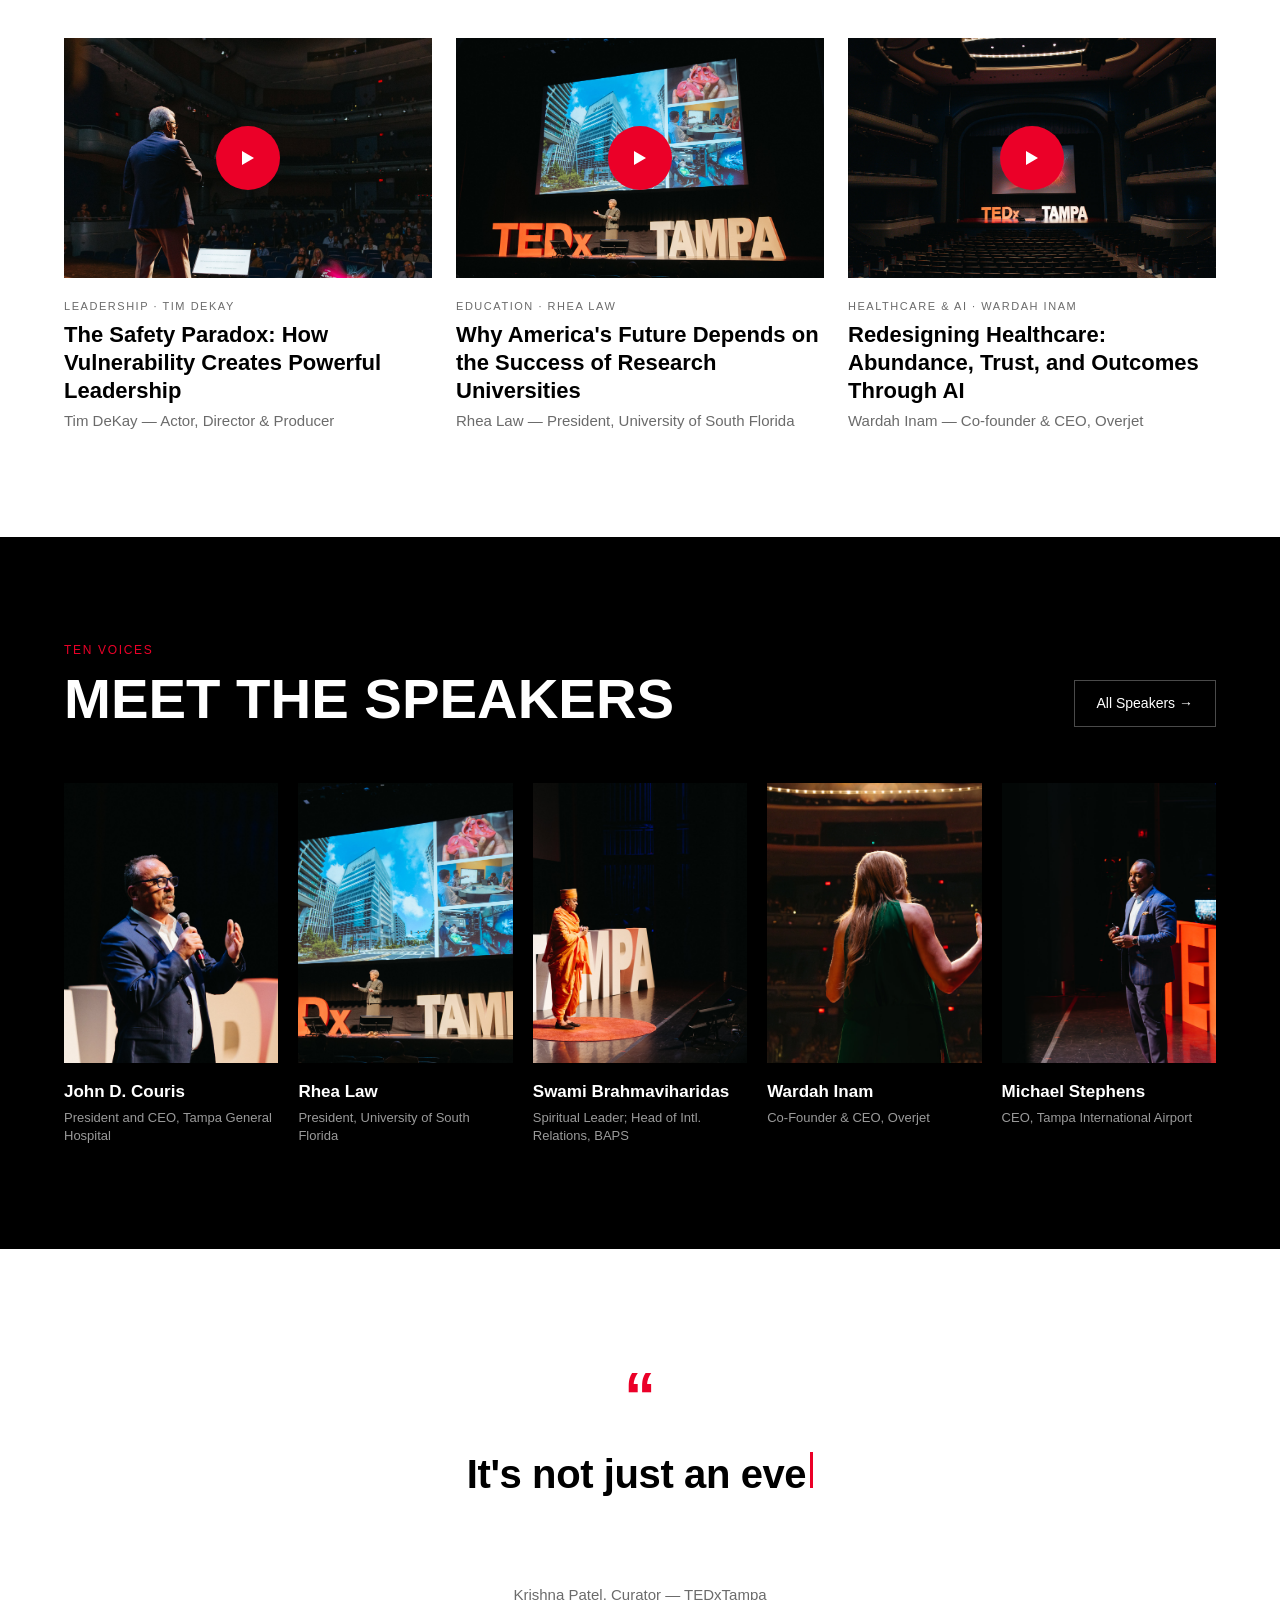
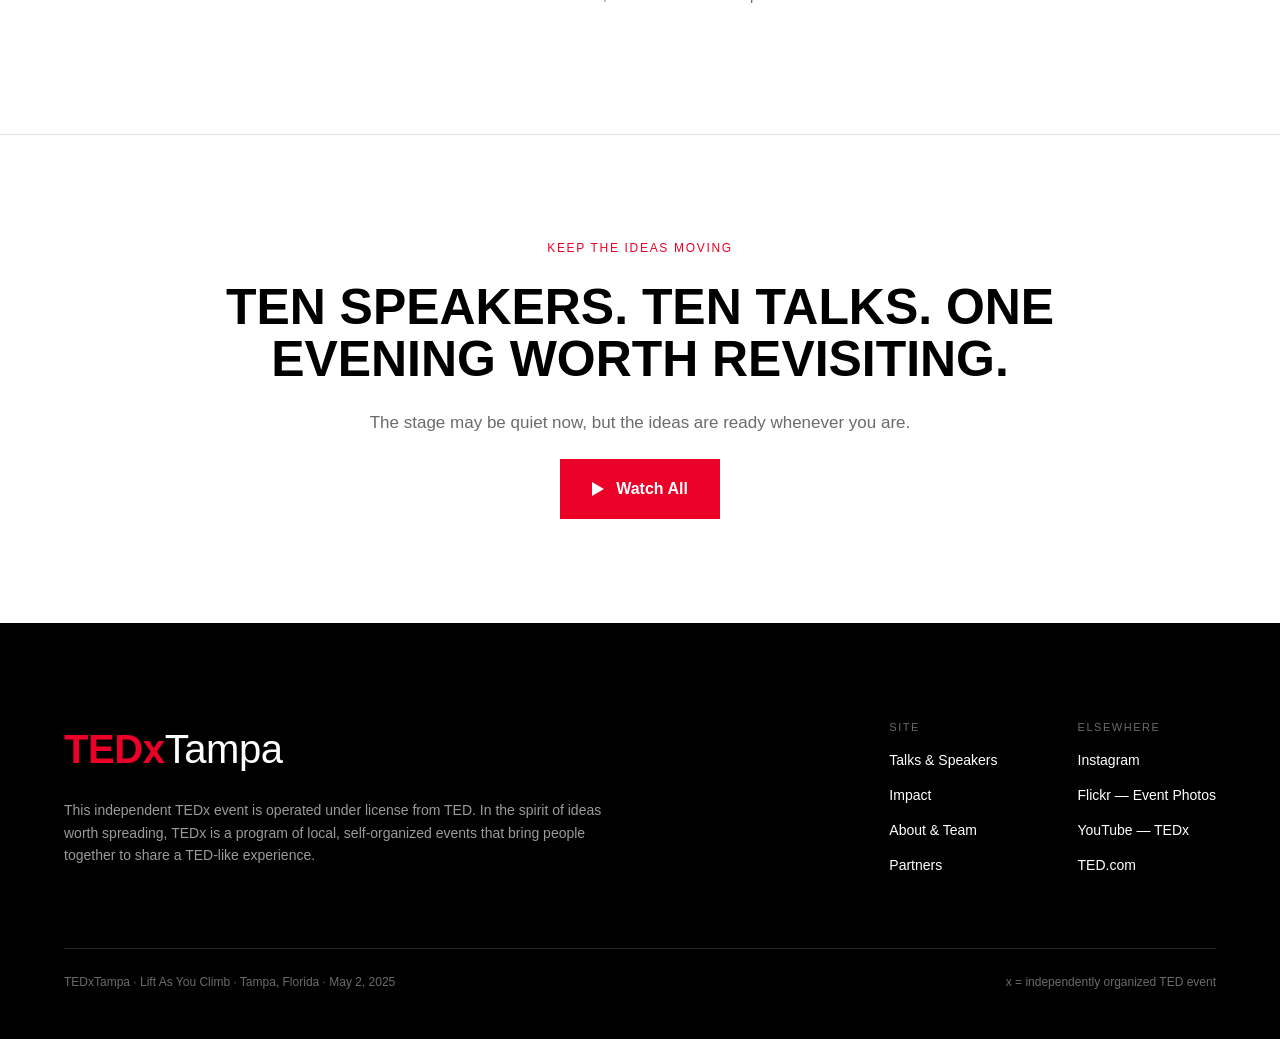
==== commit c8c90932: "Add comment/review system (Off Menu port) + Vercel deploy Co-Authored-By: Claude Fable 5 <noreply@an" ====
--- a/index.html
+++ b/index.html
@@ -7,6 +7,8 @@
 <meta name="description" content="TEDxTampa returned May 2, 2025 with a sold-out evening of ten talks. Watch every talk from the Lift As You Climb stage, free.">
 <link rel="stylesheet" href="css/style.css">
 <script src="js/main.js" defer></script>
+<link rel="stylesheet" href="css/review.css">
+<script src="js/review.js" defer></script>
 </head>
 <body>
 
@@ -27,7 +29,7 @@
   </button>
 </nav>
 
-<header class="hero">
+<header class="hero" data-review-id="home-hero">
   <p class="kicker label">TEDxTampa · Friday, May 2, 2025 · Tampa, Florida</p>
   <h1 class="display hero__headline">
     <span class="line"><span class="line__inner">Lift As</span></span>
@@ -42,7 +44,7 @@
   </div>
 </header>
 
-<div class="photo-marquee" aria-label="Photos from TEDxTampa">
+<div class="photo-marquee" aria-label="Photos from TEDxTampa" data-review-id="home-photos">
   <div class="photo-marquee__track">
     <img src="assets/stage-swami-wide.jpg" alt="Swami Brahmaviharidas speaking beside the TEDx letters at Ferguson Hall">
     <img src="assets/audience-full-room.jpg" alt="The sold-out audience at Ferguson Hall at the Straz Center">
@@ -64,7 +66,7 @@
   </div>
 </div>
 
-<section class="stats" aria-label="The event at a glance">
+<section class="stats" aria-label="The event at a glance" data-review-id="home-stats">
   <div class="stat">
     <span class="stat__value" data-count="10">10</span>
     <span class="label">Speakers &amp; official talks</span>
@@ -83,7 +85,7 @@
   </div>
 </section>
 
-<section class="section">
+<section class="section" data-review-id="home-talks">
   <div class="section__head">
     <div>
       <span class="label label--red">From the Stage</span>
@@ -128,7 +130,7 @@
   </div>
 </section>
 
-<section class="section section--black">
+<section class="section section--black" data-review-id="home-speakers">
   <div class="section__head">
     <div>
       <span class="label label--red">Ten Voices</span>
@@ -165,7 +167,7 @@
   </div>
 </section>
 
-<figure class="quote">
+<figure class="quote" data-review-id="home-quote">
   <span class="quote__mark">&ldquo;</span>
   <blockquote data-typewriter="It's not just an event; it's a catalyst — where ideas collide, connections form.">
     <span class="type-sizer">It's not just an event; it's a catalyst — where ideas collide, connections form.</span>
@@ -174,14 +176,14 @@
   <figcaption>Krishna Patel, Curator — TEDxTampa</figcaption>
 </figure>
 
-<section class="band--center band">
+<section class="band--center band" data-review-id="home-cta">
   <span class="label label--red">Keep the Ideas Moving</span>
   <h2 data-animate-lines class="display">Ten speakers. Ten talks. One evening worth revisiting.</h2>
   <p class="band__sub">The stage may be quiet now, but the ideas are ready whenever you are.</p>
   <a class="btn btn--red" href="talks.html"><span class="play"></span>Watch All</a>
 </section>
 
-<footer class="footer">
+<footer class="footer" data-review-id="home-footer">
   <div class="footer__top">
     <div class="footer__brand">
       <a class="logo" href="index.html"><b>TEDx</b><span>Tampa</span></a>
--- a/css/review.css
+++ b/css/review.css
@@ -0,0 +1,348 @@
+/* TEDxTampa revision layer — ported from the Off Menu / Arc88 review system.
+   Self-contained overlay UI, branded to TEDxTampa (black / white / TED red). */
+.review-layer {
+  --rev-ink: #000000;
+  --rev-paper: #ffffff;
+  --rev-accent: #eb0028;
+  --rev-line: rgba(0, 0, 0, 0.16);
+  position: relative;
+  z-index: 9000;
+  font-family: 'Helvetica Neue', Helvetica, Arial, sans-serif;
+}
+
+.review-mode-choice {
+  position: fixed;
+  inset: 0;
+  z-index: 9005;
+  display: flex;
+  align-items: center;
+  justify-content: center;
+  padding: 24px;
+  background: rgba(255, 255, 255, 0.8);
+  color: var(--rev-ink);
+  backdrop-filter: blur(16px);
+  -webkit-backdrop-filter: blur(16px);
+}
+
+.review-mode-card {
+  width: min(100%, 560px);
+  border: 2px solid var(--rev-ink);
+  background: var(--rev-paper);
+  border-radius: 0;
+  padding: 34px;
+  box-shadow: 12px 12px 0 var(--rev-accent);
+}
+
+.review-mode-card span,
+.review-panel-header span,
+.review-panel-meta,
+.review-popover-meta {
+  display: block;
+  font-size: 11px;
+  line-height: 14px;
+  letter-spacing: 0.14em;
+  text-transform: uppercase;
+  color: var(--rev-accent);
+}
+
+.review-mode-card h2 {
+  margin: 14px 0;
+  font-family: 'Helvetica Neue', Helvetica, Arial, sans-serif;
+  font-size: clamp(28px, 4vw, 40px);
+  font-weight: 700;
+  line-height: 1.05;
+  letter-spacing: -0.02em;
+  color: var(--rev-ink);
+}
+
+.review-mode-card p,
+.review-popover p,
+.review-panel p,
+.review-panel blockquote,
+.review-popover small,
+.review-warning {
+  margin: 0;
+  font-family: 'Helvetica Neue', Helvetica, Arial, sans-serif;
+  font-weight: 500;
+  font-size: 15px;
+  line-height: 23px;
+  letter-spacing: 0;
+  color: var(--rev-ink);
+}
+
+.review-mode-actions {
+  display: flex;
+  flex-wrap: wrap;
+  gap: 10px;
+  margin-top: 24px;
+}
+
+.review-mode-actions button,
+.review-toolbar button,
+.review-popover button,
+.review-panel button {
+  min-height: 38px;
+  border: 1.5px solid currentColor;
+  background: var(--rev-paper);
+  color: var(--rev-ink);
+  border-radius: 999px;
+  padding: 0 16px;
+  font: inherit;
+  font-weight: 700;
+  font-size: 11px;
+  letter-spacing: 0.12em;
+  text-transform: uppercase;
+  cursor: pointer;
+  transition: background 180ms ease, color 180ms ease;
+}
+
+.review-mode-actions button:first-child,
+.review-mode-actions button:hover,
+.review-toolbar button.active,
+.review-toolbar button:hover,
+.review-popover button[type="submit"],
+.review-popover button:hover,
+.review-panel button:hover {
+  background: var(--rev-accent);
+  border-color: var(--rev-accent);
+  color: var(--rev-paper);
+}
+
+.review-warning {
+  margin-top: 18px;
+  border-left: 4px solid var(--rev-accent);
+  padding-left: 12px;
+}
+
+.review-toolbar {
+  position: fixed;
+  right: 18px;
+  bottom: 18px;
+  z-index: 9002;
+  display: flex;
+  align-items: center;
+  gap: 6px;
+  border: 2px solid var(--rev-ink);
+  background: var(--rev-paper);
+  border-radius: 999px;
+  padding: 6px;
+  color: var(--rev-ink);
+  box-shadow: 6px 6px 0 rgba(0, 0, 0, 0.14);
+}
+
+.review-toolbar button {
+  min-height: 32px;
+  border-color: transparent;
+  padding: 0 12px;
+}
+
+.review-count {
+  display: inline-flex;
+  min-width: 18px;
+  height: 18px;
+  align-items: center;
+  justify-content: center;
+  margin-left: 4px;
+  border-radius: 999px;
+  border: 1px solid currentColor;
+  font-size: 10px;
+  letter-spacing: 0;
+}
+
+html[data-review-mode="comment"] [data-review-id] {
+  cursor: crosshair;
+}
+
+html[data-review-mode="comment"] [data-review-id]:hover {
+  outline: 2px solid var(--rev-accent);
+  outline-offset: 4px;
+}
+
+[data-review-id].has-review-comment {
+  box-shadow: inset 0 0 0 2px rgba(235, 0, 40, 0.6);
+}
+
+[data-review-id].review-jump {
+  outline: 3px solid var(--rev-accent) !important;
+  outline-offset: 6px !important;
+}
+
+.review-popover {
+  position: fixed;
+  z-index: 9004;
+  display: flex;
+  width: min(380px, calc(100vw - 32px));
+  flex-direction: column;
+  gap: 12px;
+  border: 2px solid var(--rev-ink);
+  background: var(--rev-paper);
+  color: var(--rev-ink);
+  border-radius: 0;
+  padding: 16px;
+  box-shadow: 10px 10px 0 rgba(0, 0, 0, 0.16);
+}
+
+.review-popover textarea {
+  width: 100%;
+  min-height: 120px;
+  resize: vertical;
+  border: 1.5px solid var(--rev-ink);
+  background: var(--rev-paper);
+  color: var(--rev-ink);
+  border-radius: 0;
+  padding: 10px;
+  font: 500 15px/22px 'Helvetica Neue', Helvetica, Arial, sans-serif;
+}
+
+.review-popover-actions,
+.review-panel-actions {
+  display: flex;
+  justify-content: flex-end;
+  gap: 8px;
+}
+
+.review-panel {
+  position: fixed;
+  top: 0;
+  right: 0;
+  z-index: 9003;
+  width: min(430px, 100vw);
+  height: 100vh;
+  overflow: auto;
+  border-left: 2px solid var(--rev-ink);
+  background: var(--rev-paper);
+  color: var(--rev-ink);
+  padding: 18px;
+  box-shadow: -14px 0 0 rgba(0, 0, 0, 0.05);
+}
+
+.review-panel-header {
+  display: flex;
+  align-items: center;
+  justify-content: space-between;
+  gap: 12px;
+  border-bottom: 2px solid var(--rev-ink);
+  padding-bottom: 14px;
+}
+
+.review-panel-list {
+  display: grid;
+  gap: 0;
+  margin-top: 18px;
+}
+
+.review-panel-tabs {
+  display: grid;
+  grid-template-columns: 1fr 1fr 1fr;
+  gap: 0;
+  margin-top: 18px;
+  border: 1.5px solid var(--rev-ink);
+  border-radius: 0;
+  overflow: hidden;
+}
+
+.review-panel-tabs button {
+  display: flex;
+  justify-content: center;
+  align-items: center;
+  gap: 6px;
+  border: 0;
+  border-radius: 0;
+  border-right: 1.5px solid var(--rev-ink);
+}
+
+.review-panel-tabs button:last-child {
+  border-right: 0;
+}
+
+.review-panel-tabs button.active {
+  background: var(--rev-ink);
+  color: var(--rev-paper);
+}
+
+.review-panel-tabs span {
+  letter-spacing: 0;
+}
+
+.review-panel article {
+  display: grid;
+  gap: 10px;
+  border-bottom: 1px solid var(--rev-line);
+  padding: 16px 0;
+}
+
+.review-panel article.is-resolved {
+  opacity: 0.48;
+}
+
+.review-panel blockquote {
+  border-left: 4px solid var(--rev-line);
+  padding-left: 10px;
+  font-style: italic;
+}
+
+/* Team replies + client review acknowledgement */
+.review-panel article.needs-review { border-left: 3px solid var(--rev-accent); padding-left: 10px; }
+.review-flag { color: var(--rev-accent); font-weight: 700; }
+.review-reply { border: 1.5px solid var(--rev-line); border-radius: 0; padding: 10px 12px; display: grid; gap: 6px; }
+.review-reply.is-pending { border-color: var(--rev-accent); background: rgba(235, 0, 40, 0.05); }
+.review-reply-label { font-size: 10px; letter-spacing: 0.12em; text-transform: uppercase; font-weight: 700; opacity: 0.65; }
+.review-reply p { margin: 0; }
+.review-reply-status { font-size: 11px; font-weight: 700; letter-spacing: 0.08em; text-transform: uppercase; color: #2e7d32; }
+.review-reply.is-pending button { justify-self: start; background: var(--rev-accent); border-color: var(--rev-accent); color: var(--rev-paper); }
+.review-reply-form { display: grid; gap: 8px; }
+.review-reply-form textarea { width: 100%; min-height: 52px; resize: vertical; border: 1.5px solid var(--rev-line); border-radius: 0; padding: 8px 10px; font: inherit; color: var(--rev-ink); background: var(--rev-paper); }
+.review-reply-form button { justify-self: start; }
+
+.review-toast {
+  position: fixed;
+  left: 18px;
+  bottom: 18px;
+  z-index: 9006;
+  border: 2px solid var(--rev-ink);
+  background: var(--rev-ink);
+  color: var(--rev-paper);
+  border-radius: 999px;
+  padding: 12px 16px;
+  font-size: 11px;
+  line-height: 14px;
+  letter-spacing: 0.12em;
+  text-transform: uppercase;
+}
+
+/* Comment pins — anchored to each commented section's box. */
+.review-pins {
+  position: fixed;
+  inset: 0;
+  z-index: 9001;
+  pointer-events: none;
+  font-family: 'Helvetica Neue', Helvetica, Arial, sans-serif;
+}
+.review-pin {
+  position: absolute;
+  transform: translate(-50%, -50%);
+  display: inline-flex;
+  align-items: center;
+  justify-content: center;
+  min-width: 26px;
+  height: 26px;
+  padding: 0 7px;
+  border-radius: 999px;
+  background: #eb0028;
+  color: #fff;
+  border: 2px solid #fff;
+  box-shadow: 0 2px 7px rgba(0, 0, 0, 0.3);
+  font-size: 12px;
+  font-weight: 700;
+  line-height: 1;
+  cursor: pointer;
+  pointer-events: auto;
+  transition: transform 120ms ease, filter 120ms ease;
+}
+.review-pin:hover { transform: translate(-50%, -50%) scale(1.12); filter: brightness(1.06); }
+
+@media (max-width: 720px) {
+  .review-mode-card { padding: 24px; box-shadow: 8px 8px 0 var(--rev-accent); }
+  .review-toolbar { right: 10px; bottom: 10px; }
+  .review-panel { width: 100vw; }
+}
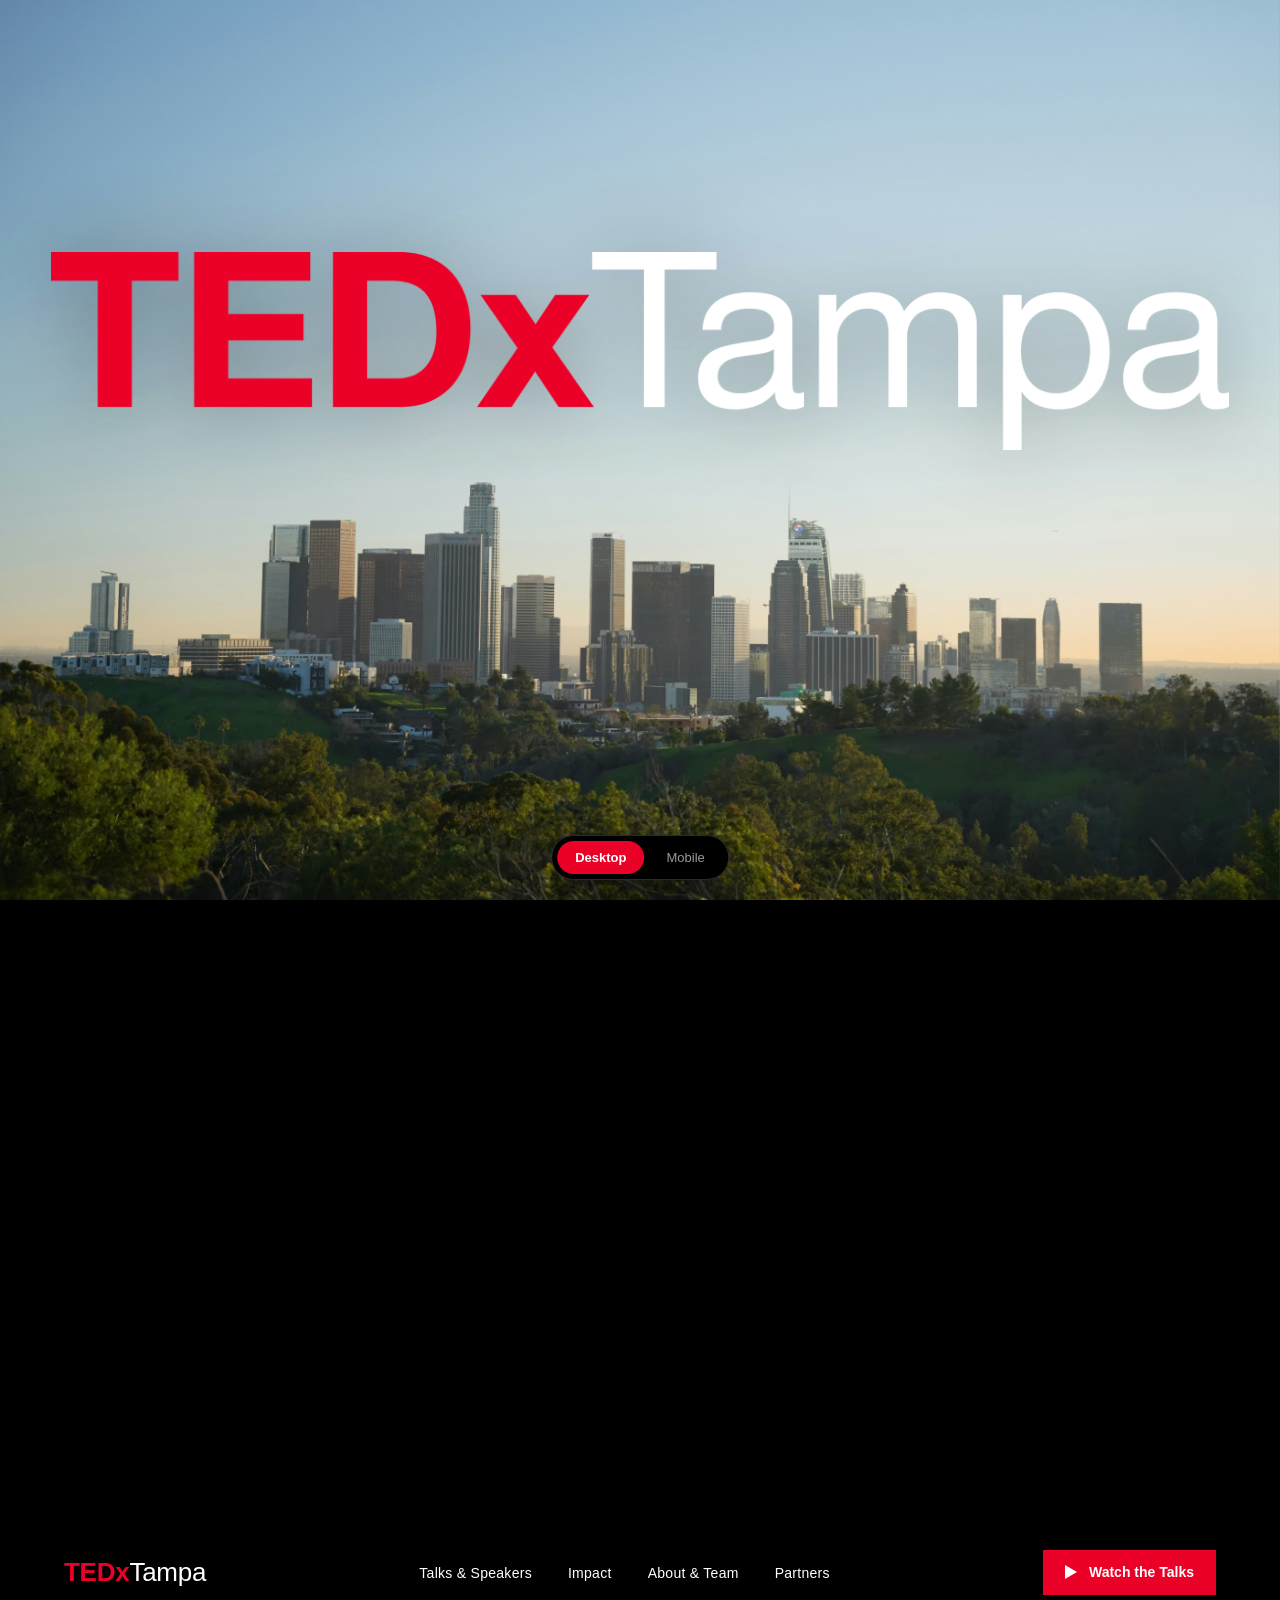
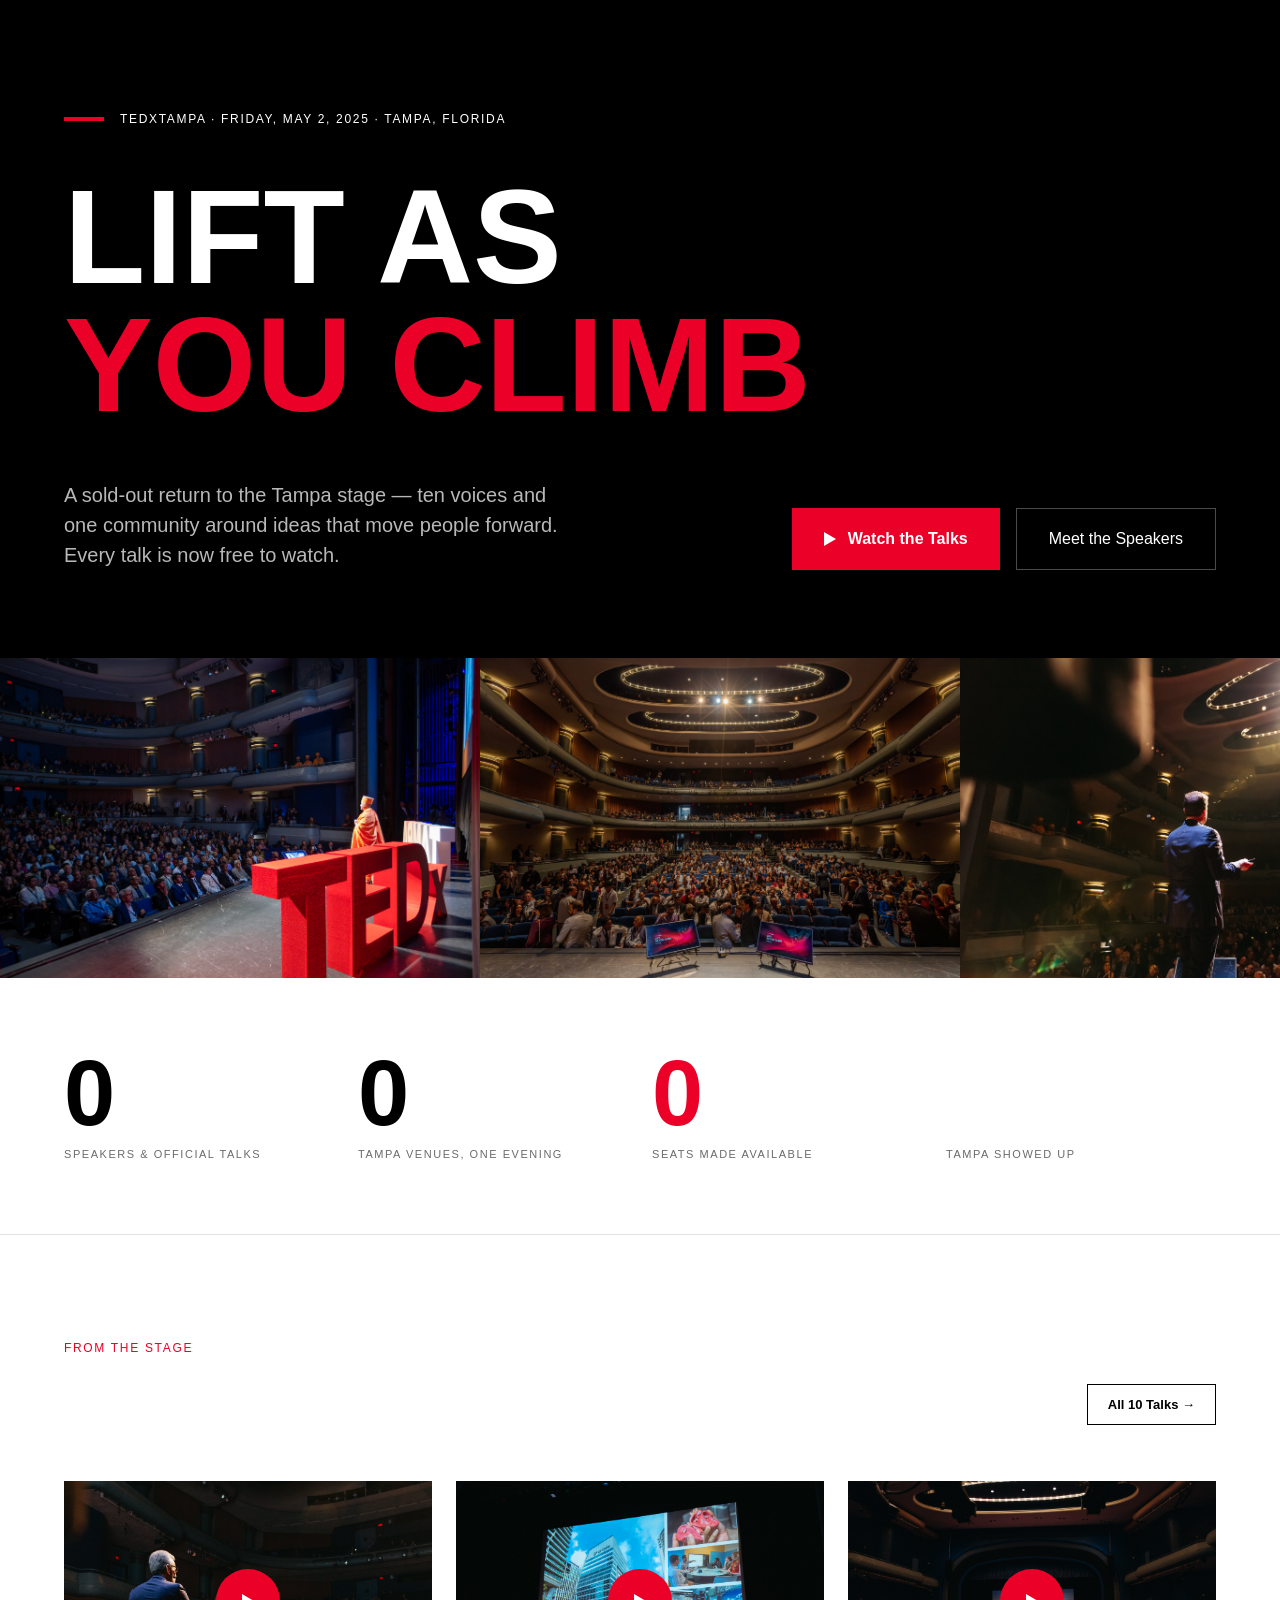
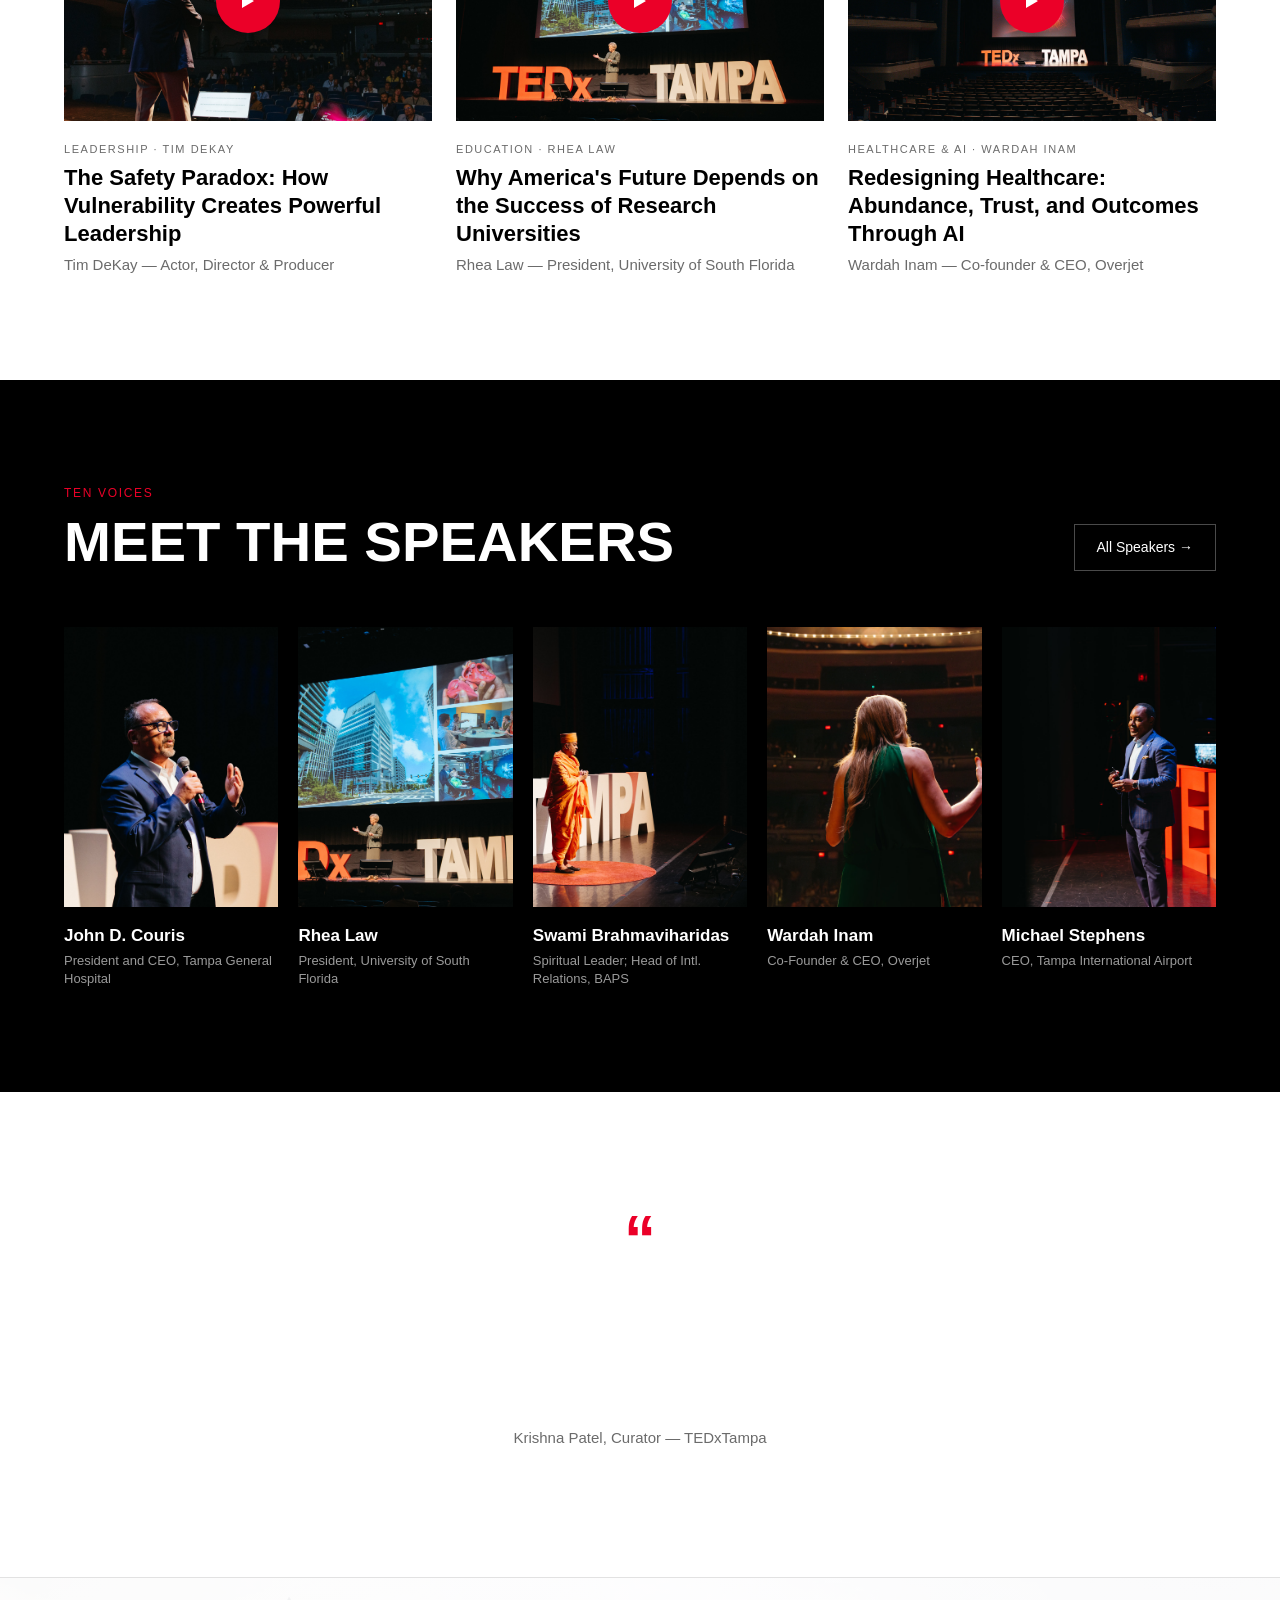
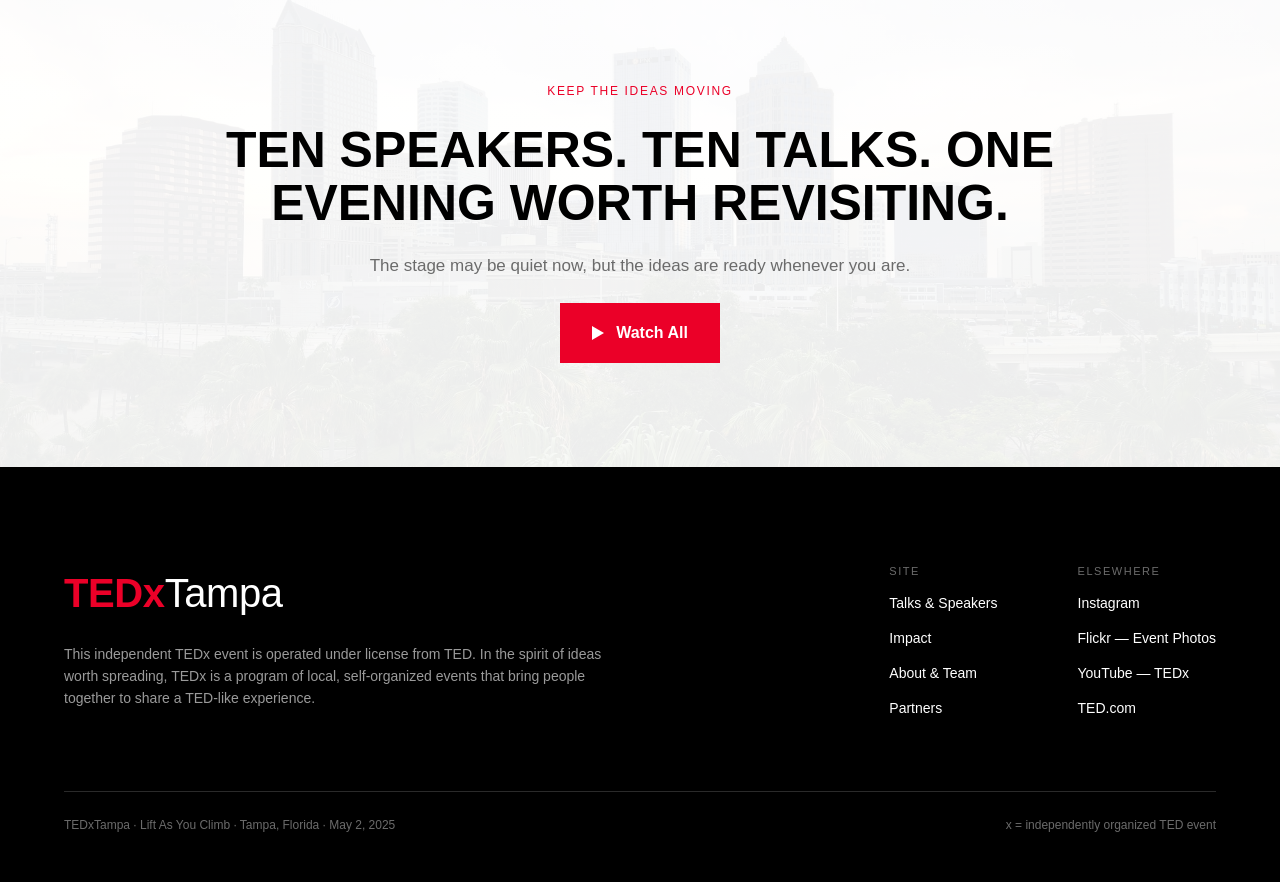
==== commit 7e501cdc: "Parallax intro, Tampa skyline band, stat alignment fixes - Three-layer parallax intro on the homepag" ====
--- a/index.html
+++ b/index.html
@@ -11,6 +11,15 @@
 <script src="js/review.js" defer></script>
 </head>
 <body>
+
+<div class="intro" aria-label="TEDxTampa intro">
+  <div class="intro__sticky">
+    <div class="intro__wrap intro__wrap--sky"><img class="intro__img intro__img--sky" src="assets/parallax-sky.jpg" alt=""></div>
+    <div class="intro__wrap intro__wrap--logo"><img class="intro__img intro__img--logo" src="assets/parallax-logo.png" alt="TEDxTampa"></div>
+    <div class="intro__wrap intro__wrap--city"><img class="intro__img intro__img--city" src="assets/parallax-city.webp" alt=""></div>
+    <div class="intro__hint" aria-hidden="true">Scroll</div>
+  </div>
+</div>
 
 <nav class="nav">
   <a class="logo" href="index.html"><b>TEDx</b><span>Tampa</span></a>
@@ -176,7 +185,7 @@
   <figcaption>Krishna Patel, Curator — TEDxTampa</figcaption>
 </figure>
 
-<section class="band--center band" data-review-id="home-cta">
+<section class="band--center band band--tampa" data-review-id="home-cta">
   <span class="label label--red">Keep the Ideas Moving</span>
   <h2 data-animate-lines class="display">Ten speakers. Ten talks. One evening worth revisiting.</h2>
   <p class="band__sub">The stage may be quiet now, but the ideas are ready whenever you are.</p>
--- a/css/style.css
+++ b/css/style.css
@@ -156,6 +156,126 @@
   flex-shrink: 0;
 }
 
+/* ---------- Parallax intro (homepage) ---------- */
+
+.intro {
+  height: 170vh;
+  position: relative;
+  background: var(--color-black);
+}
+
+.intro__sticky {
+  position: sticky;
+  top: 0;
+  height: 100vh;
+  overflow: hidden;
+}
+
+.intro__wrap {
+  position: absolute;
+  inset: 0;
+  will-change: transform;
+}
+
+.intro__wrap--sky { z-index: 1; inset: 0 0 -14vh 0; } /* slack so the upward drift never exposes the page behind */
+.intro__wrap--logo {
+  z-index: 2;
+  display: flex;
+  justify-content: center;
+  align-items: center;
+}
+.intro__wrap--city { z-index: 3; transform-origin: center bottom; }
+
+.intro__img--sky {
+  width: 100%;
+  height: 100%;
+  object-fit: cover;
+}
+
+/* Skyline fits the screen width exactly, pinned to the bottom edge */
+.intro__img--city {
+  position: absolute;
+  bottom: 0;
+  left: 0;
+  width: 100%;
+  height: auto;
+}
+
+.intro__img--logo {
+  width: min(92vw, 1560px);
+  height: auto;
+  margin-top: -22vh; /* floats in the open sky, clear of the skyline at rest */
+  filter: drop-shadow(0 6px 40px rgba(0, 0, 0, 0.35));
+}
+
+/* Load-in: sky fades, city slides up, then the logo flies in from below the screen */
+.intro__img--sky { animation: intro-fade 1.2s ease both; }
+.intro__img--logo { animation: intro-logo-fly 1.4s cubic-bezier(0.16, 1, 0.3, 1) 0.5s both; }
+.intro__img--city { animation: intro-rise-big 1.1s cubic-bezier(0.16, 1, 0.3, 1) 0.15s both; }
+
+@keyframes intro-logo-fly {
+  from { transform: translateY(110vh); }
+  to { transform: none; }
+}
+
+@keyframes intro-fade {
+  from { opacity: 0; }
+  to { opacity: 1; }
+}
+
+@keyframes intro-rise {
+  from { opacity: 0; transform: translateY(7vh); }
+  to { opacity: 1; transform: none; }
+}
+
+@keyframes intro-rise-big {
+  from { opacity: 0; transform: translateY(10vh); }
+  to { opacity: 1; transform: none; }
+}
+
+.intro__hint {
+  position: absolute;
+  z-index: 4;
+  bottom: 28px;
+  left: 50%;
+  transform: translateX(-50%);
+  color: var(--color-white);
+  font-size: 11px;
+  font-weight: 500;
+  letter-spacing: var(--tracking-open);
+  text-transform: uppercase;
+  padding-bottom: 22px;
+  opacity: 0;
+  animation: intro-fade 0.8s ease 1.6s forwards;
+  transition: opacity 0.3s ease;
+}
+
+.intro__hint::after {
+  content: "";
+  position: absolute;
+  bottom: 0;
+  left: 50%;
+  width: 1px;
+  height: 16px;
+  background: var(--color-white);
+  animation: hint-drop 1.6s ease-in-out infinite;
+}
+
+@keyframes hint-drop {
+  0%, 100% { transform: translateY(0); opacity: 1; }
+  50% { transform: translateY(6px); opacity: 0.4; }
+}
+
+@media (max-width: 860px) {
+  .intro { height: 160vh; }
+  .intro__img--logo { width: 92vw; }
+}
+
+@media (prefers-reduced-motion: reduce) {
+  .intro { height: 100vh; }
+  .intro__img--sky, .intro__img--logo, .intro__img--city, .intro__hint { animation: none; opacity: 1; }
+}
+
 /* ---------- Nav ---------- */
 
 .nav {
@@ -413,6 +533,9 @@
 }
 
 .stat__value {
+  display: flex;
+  align-items: flex-end; /* words and numerals share a baseline row */
+  height: 88px;
   font-size: 92px;
   font-weight: 900;
   line-height: 0.95;
@@ -420,6 +543,12 @@
 }
 
 .stat__value--red { color: var(--color-red); }
+
+/* Word-valued stats ("Sold Out") stay on one line, scaled to fit their column */
+.stat__value[data-reveal] {
+  white-space: nowrap;
+  font-size: clamp(44px, 4.6vw, 68px);
+}
 
 .stat .label { display: block; margin-top: 8px; color: var(--color-muted); font-size: 11px; }
 
@@ -656,6 +785,13 @@
 }
 
 .band--center h2 { max-width: 1000px; font-size: clamp(36px, 3.9vw, 56px); }
+
+/* Closing band: Tampa skyline ghosted behind a near-white wash */
+.band--tampa {
+  background:
+    linear-gradient(rgba(255, 255, 255, 0.92), rgba(255, 255, 255, 0.92)),
+    url("../assets/tampa-skyline.jpg") center 35% / cover no-repeat;
+}
 .band--center .band__sub { font-size: 17px; color: var(--color-muted); }
 .band--red .band__sub { color: var(--color-red-tint); max-width: 800px; line-height: 1.55; }
 
@@ -1155,7 +1291,8 @@
   .photo-band img { width: 100%; }
 
   .stats { grid-template-columns: 1fr 1fr; padding: 32px var(--gutter-mobile); gap: 20px; }
-  .stat__value { font-size: 52px; }
+  .stat__value { font-size: 52px; height: 50px; }
+  .stat__value[data-reveal] { font-size: 32px; }
   .stat .label { font-size: 9px; letter-spacing: 0.1em; }
   .stat p { display: none; }
 
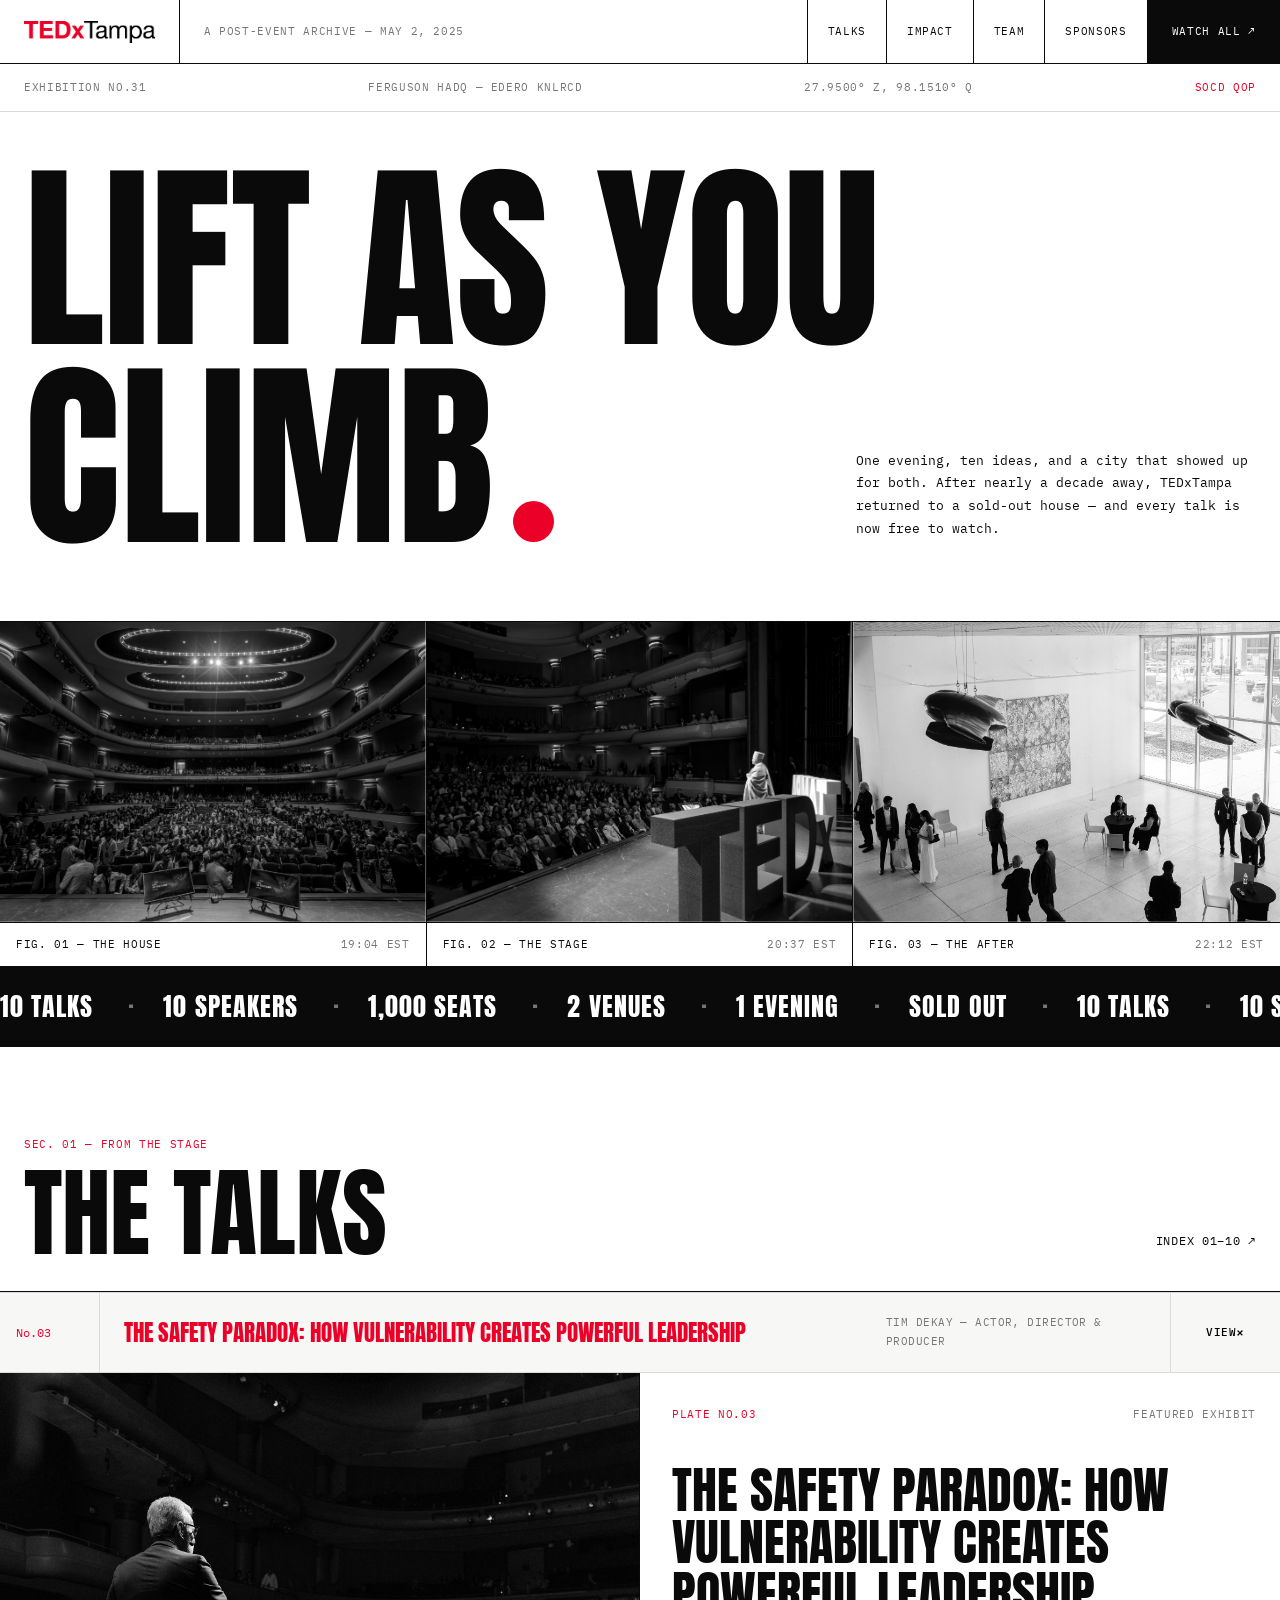
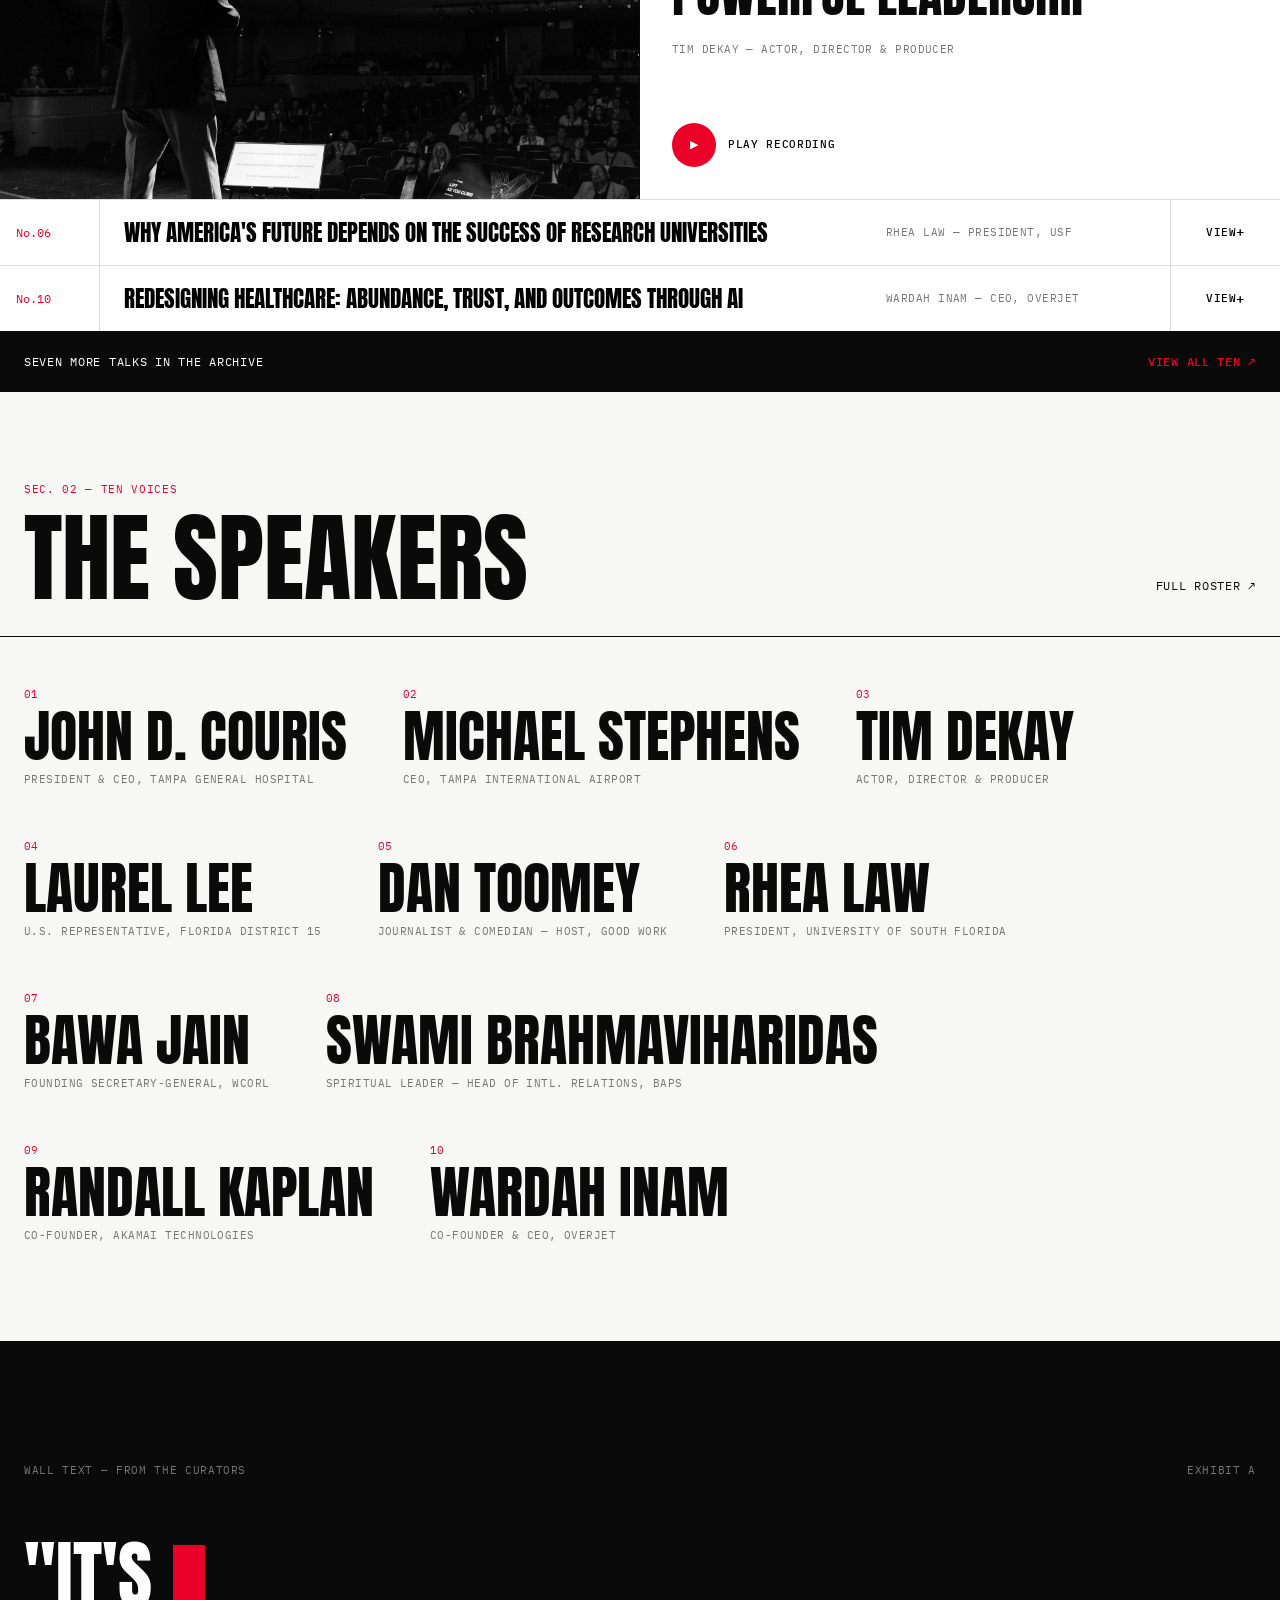
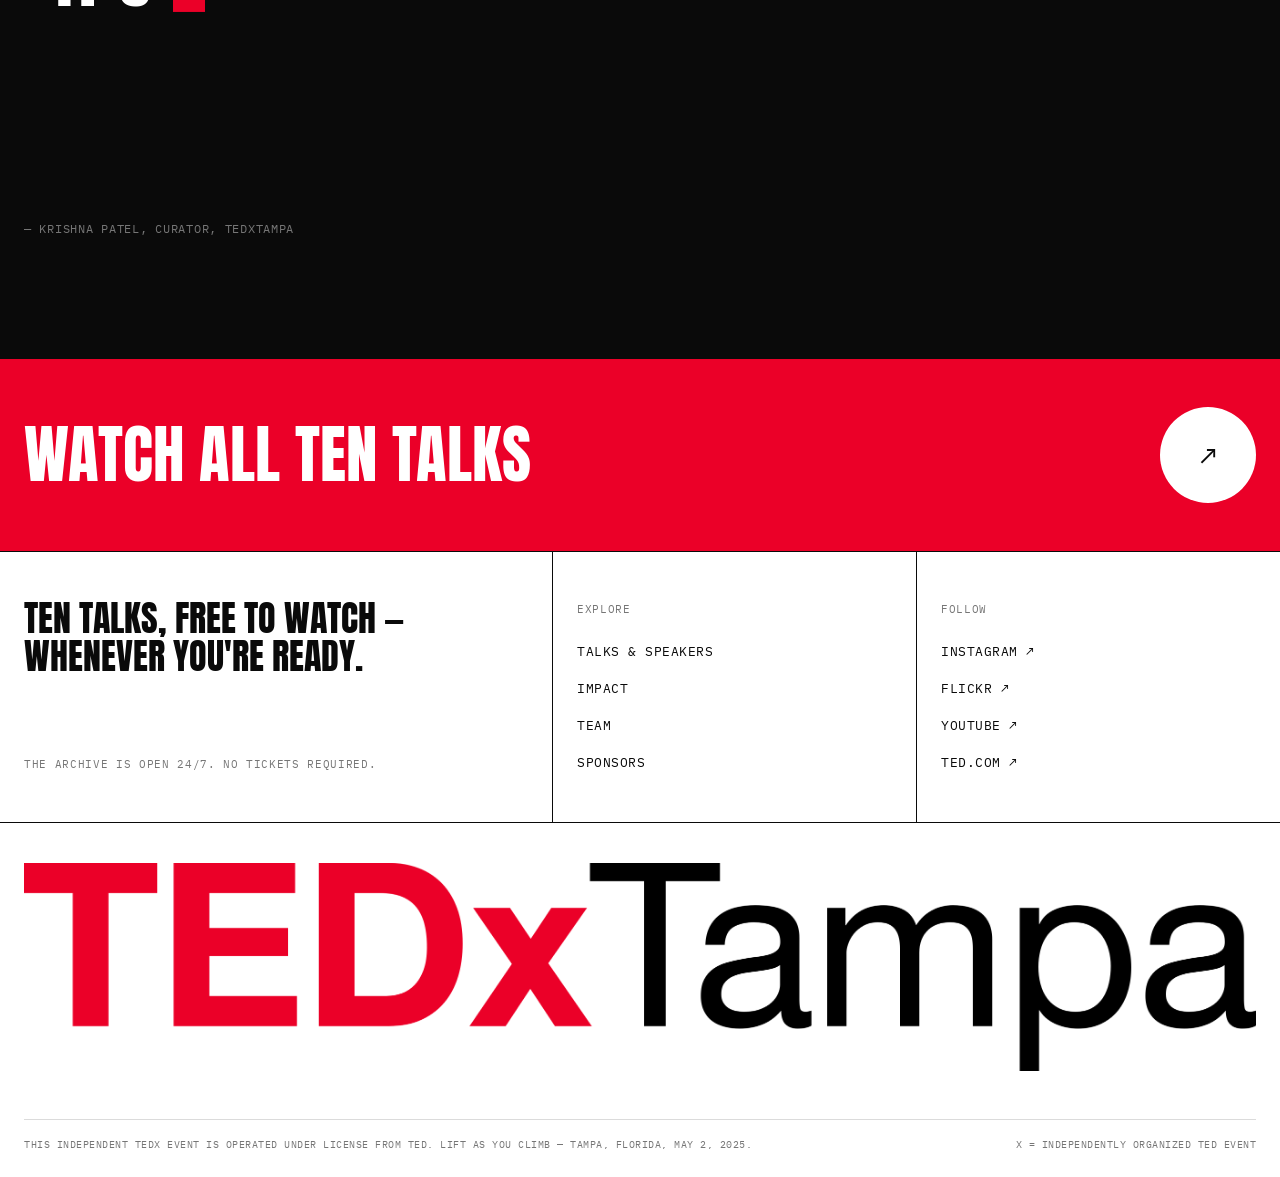
==== commit 3a931958: "Exhibition redesign: Swiss poster system, animations, all five pages Complete visual rebuild around " ====
--- a/index.html
+++ b/index.html
@@ -5,219 +5,276 @@
 <meta name="viewport" content="width=device-width, initial-scale=1.0">
 <title>TEDxTampa — Lift As You Climb</title>
 <meta name="description" content="TEDxTampa returned May 2, 2025 with a sold-out evening of ten talks. Watch every talk from the Lift As You Climb stage, free.">
+<link rel="preconnect" href="https://fonts.googleapis.com">
+<link rel="preconnect" href="https://fonts.gstatic.com" crossorigin>
+<link href="https://fonts.googleapis.com/css2?family=Anton&family=IBM+Plex+Mono:wght@400;500&display=swap" rel="stylesheet">
 <link rel="stylesheet" href="css/style.css">
 <script src="js/main.js" defer></script>
-<link rel="stylesheet" href="css/review.css">
-<script src="js/review.js" defer></script>
 </head>
-<body>
-
-<div class="intro" aria-label="TEDxTampa intro">
-  <div class="intro__sticky">
-    <div class="intro__wrap intro__wrap--sky"><img class="intro__img intro__img--sky" src="assets/parallax-sky.jpg" alt=""></div>
-    <div class="intro__wrap intro__wrap--logo"><img class="intro__img intro__img--logo" src="assets/parallax-logo.png" alt="TEDxTampa"></div>
-    <div class="intro__wrap intro__wrap--city"><img class="intro__img intro__img--city" src="assets/parallax-city.webp" alt=""></div>
-    <div class="intro__hint" aria-hidden="true">Scroll</div>
+<body class="is-loading">
+
+<!-- LOADER -->
+<div class="loader" id="loader" aria-hidden="true">
+  <div class="loader__top">
+    <span>TEDX—TPA</span>
+    <span>A POST-EVENT ARCHIVE</span>
+  </div>
+  <div class="loader__mid">
+    <h1 class="loader__title">
+      <span class="line"><span>LIFT AS</span></span>
+      <span class="line"><span>YOU CLIMB</span></span>
+    </h1>
+    <span class="loader__dot"></span>
+  </div>
+  <div class="loader__bottom">
+    <span class="loader__count" id="loaderCount">PLATE 00 / 10</span>
+    <span>FERGUSON HALL — MAY 2, 2025</span>
   </div>
 </div>
 
-<nav class="nav">
-  <a class="logo" href="index.html"><b>TEDx</b><span>Tampa</span></a>
-  <ul class="nav__links" id="navLinks">
-    <span class="nav__brand"><b>TEDx</b><span>Tampa</span></span>
-    <button class="nav__close" aria-label="Close menu" onclick="document.getElementById('navLinks').classList.remove('is-open')">&times;</button>
-    <li class="nav__home"><a href="index.html" aria-current="page">Home</a></li>
-    <li><a href="talks.html">Talks &amp; Speakers</a></li>
-    <li><a href="impact.html">Impact</a></li>
-    <li><a href="about.html">About &amp; Team</a></li>
-    <li><a href="partners.html">Partners</a></li>
-  </ul>
-  <a class="btn btn--red" href="talks.html"><span class="play"></span>Watch the Talks</a>
-  <button class="nav__burger" aria-label="Menu" onclick="document.getElementById('navLinks').classList.toggle('is-open')">
-    <span></span><span></span>
-  </button>
+<!-- HEADER -->
+<header class="site-header">
+  <a class="site-header__logo" href="index.html" aria-label="TEDxTampa home">
+    <img src="assets/logo-onlight.png" alt="TEDxTampa">
+  </a>
+  <span class="site-header__tag mono-label">A POST-EVENT ARCHIVE — MAY 2, 2025</span>
+  <nav class="site-header__nav" aria-label="Primary">
+    <a href="talks.html">Talks</a>
+    <a href="impact.html">Impact</a>
+    <a href="about.html">Team</a>
+    <a href="partners.html">Sponsors</a>
+    <a class="site-header__cta" href="talks.html">Watch All ↗</a>
+  </nav>
+  <button class="site-header__burger" id="burger" aria-label="Menu">MENU</button>
+</header>
+<nav class="mobile-nav" id="mobileNav" aria-label="Mobile">
+  <a href="talks.html">Talks &amp; Speakers</a>
+  <a href="impact.html">Impact</a>
+  <a href="about.html">Team</a>
+  <a href="partners.html">Sponsors</a>
 </nav>
 
-<header class="hero" data-review-id="home-hero">
-  <p class="kicker label">TEDxTampa · Friday, May 2, 2025 · Tampa, Florida</p>
-  <h1 class="display hero__headline">
-    <span class="line"><span class="line__inner">Lift As</span></span>
-    <span class="line"><span class="line__inner line__inner--accent">You Climb</span></span>
+<!-- META STRIP -->
+<div class="meta-strip">
+  <span>Exhibition No.01</span>
+  <span>Ferguson Hall — Straz Center</span>
+  <span>27.9506° N, 82.4572° W</span>
+  <span>Sold Out</span>
+</div>
+
+<!-- HERO -->
+<section class="hero">
+  <h1 class="reveal-lines">
+    <span class="hero__line line"><span>Lift as you</span></span>
   </h1>
-  <div class="hero__bottom">
-    <p class="hero__lede">A sold-out return to the Tampa stage — ten voices and one community around ideas that move people forward. Every talk is now free to watch.</p>
-    <div class="hero__ctas">
-      <a class="btn btn--red" href="talks.html"><span class="play"></span>Watch the Talks</a>
-      <a class="btn btn--outline" href="talks.html">Meet the Speakers</a>
-    </div>
-  </div>
-</header>
-
-<div class="photo-marquee" aria-label="Photos from TEDxTampa" data-review-id="home-photos">
-  <div class="photo-marquee__track">
-    <img src="assets/stage-swami-wide.jpg" alt="Swami Brahmaviharidas speaking beside the TEDx letters at Ferguson Hall">
-    <img src="assets/audience-full-room.jpg" alt="The sold-out audience at Ferguson Hall at the Straz Center">
-    <img src="assets/speaker-facing-audience.jpg" alt="A speaker facing the full theater from the TEDxTampa stage">
-    <img src="assets/speaker-couris.jpg" alt="John D. Couris speaking on the TEDxTampa stage">
-    <img src="assets/theater-tiers.jpg" alt="The tiered balconies of Ferguson Hall">
-    <img src="assets/speaker-stephens.jpg" alt="Michael Stephens beside the TEDx letters">
-    <img src="assets/museum-lobby.jpg" alt="Check-in at the Tampa Museum of Art">
-    <img src="assets/speaker-swami.jpg" alt="Swami Brahmaviharidas on the red dot">
-    <!-- duplicate set for a seamless loop -->
-    <img src="assets/stage-swami-wide.jpg" alt="" aria-hidden="true">
-    <img src="assets/audience-full-room.jpg" alt="" aria-hidden="true">
-    <img src="assets/speaker-facing-audience.jpg" alt="" aria-hidden="true">
-    <img src="assets/speaker-couris.jpg" alt="" aria-hidden="true">
-    <img src="assets/theater-tiers.jpg" alt="" aria-hidden="true">
-    <img src="assets/speaker-stephens.jpg" alt="" aria-hidden="true">
-    <img src="assets/museum-lobby.jpg" alt="" aria-hidden="true">
-    <img src="assets/speaker-swami.jpg" alt="" aria-hidden="true">
+  <div class="hero__row">
+    <div class="reveal-lines" style="display:flex; align-items:baseline;">
+      <span class="hero__line line"><span>Climb</span></span>
+      <span class="hero__dot" aria-hidden="true"></span>
+    </div>
+    <div class="hero__lede">
+      <p data-reveal>One evening, ten ideas, and a city that showed up for both. After nearly a decade away, TEDxTampa returned to a sold-out house — and every talk is now free to watch.</p>
+    </div>
+  </div>
+</section>
+
+<!-- FIGURE BAND -->
+<section class="fig-band">
+  <figure>
+    <div class="fig__frame" data-clip>
+      <img src="assets/audience-full-room.jpg" alt="Full house at Ferguson Hall" loading="lazy">
+    </div>
+    <figcaption class="fig__caption"><span>Fig. 01 — The House</span><time>19:04 EST</time></figcaption>
+  </figure>
+  <figure>
+    <div class="fig__frame" data-clip>
+      <img src="assets/stage-swami-wide.jpg" alt="Wide view of the TEDxTampa stage" loading="lazy">
+    </div>
+    <figcaption class="fig__caption"><span>Fig. 02 — The Stage</span><time>20:37 EST</time></figcaption>
+  </figure>
+  <figure>
+    <div class="fig__frame" data-clip>
+      <img src="assets/museum-lobby.jpg" alt="Guests gathered at the Tampa Museum of Art" loading="lazy">
+    </div>
+    <figcaption class="fig__caption"><span>Fig. 03 — The After</span><time>22:12 EST</time></figcaption>
+  </figure>
+</section>
+
+<!-- TICKER -->
+<div class="ticker" aria-hidden="true">
+  <div class="ticker__track">
+    <span class="ticker__item">10 Talks <span class="sep">·</span></span>
+    <span class="ticker__item">10 Speakers <span class="sep">·</span></span>
+    <span class="ticker__item">1,000 Seats <span class="sep">·</span></span>
+    <span class="ticker__item">2 Venues <span class="sep">·</span></span>
+    <span class="ticker__item">1 Evening <span class="sep">·</span></span>
+    <span class="ticker__item red">Sold Out <span class="sep">·</span></span>
   </div>
 </div>
 
-<section class="stats" aria-label="The event at a glance" data-review-id="home-stats">
-  <div class="stat">
-    <span class="stat__value" data-count="10">10</span>
-    <span class="label">Speakers &amp; official talks</span>
-  </div>
-  <div class="stat">
-    <span class="stat__value" data-count="2">2</span>
-    <span class="label">Tampa venues, one evening</span>
-  </div>
-  <div class="stat">
-    <span class="stat__value stat__value--red" data-count="1000">1,000</span>
-    <span class="label">Seats made available</span>
-  </div>
-  <div class="stat">
-    <span class="stat__value" data-reveal>Sold Out</span>
-    <span class="label">Tampa showed up</span>
-  </div>
-</section>
-
-<section class="section" data-review-id="home-talks">
-  <div class="section__head">
+<!-- THE TALKS -->
+<section>
+  <div class="section-head">
     <div>
-      <span class="label label--red">From the Stage</span>
-      <h2 data-animate-lines>Watch the Talks</h2>
-    </div>
-    <a class="btn btn--outline-dark" href="talks.html">All 10 Talks →</a>
-  </div>
-  <div class="talk-cards">
-    <a class="talk-card" href="https://www.youtube.com/watch?v=6g4Zf6RdGlM">
-      <div class="talk-card__thumb">
-        <img src="assets/talk-dekay.jpg" alt="Tim DeKay on the TEDxTampa stage">
-        <span class="talk-card__play"><span class="play"></span></span>
+      <span class="section-head__kicker mono-label mono-label--red" data-reveal>Sec. 01 — From the Stage</span>
+      <h2 class="reveal-lines"><span class="line"><span>The Talks</span></span></h2>
+    </div>
+    <a class="section-head__link" href="talks.html" data-reveal>Index 01–10 ↗</a>
+  </div>
+
+  <div class="acc is-open" style="border-top:1px solid var(--ink);">
+    <button class="catalog-row acc__head" aria-expanded="true" aria-controls="acc-03">
+      <span class="no">No.03</span>
+      <span class="title">The Safety Paradox: How Vulnerability Creates Powerful Leadership</span>
+      <span class="who">Tim DeKay — Actor, Director &amp; Producer</span>
+      <span class="action">View <span class="arrow">+</span></span>
+    </button>
+    <div class="acc__panel" id="acc-03">
+      <div class="plate-spread acc__spread">
+        <div class="plate-photo plate-photo--acc">
+          <img src="assets/talk-dekay.jpg" alt="Tim DeKay speaking on the TEDxTampa stage" loading="lazy">
+        </div>
+        <div class="plate-body">
+          <div class="plate-meta"><span class="no">Plate No.03</span><span class="dur">Featured Exhibit</span></div>
+          <div>
+            <h3 class="plate-title">The Safety Paradox: How Vulnerability Creates Powerful Leadership</h3>
+            <p class="plate-speaker" style="margin-top:20px;">Tim DeKay — Actor, Director &amp; Producer</p>
+          </div>
+          <a class="play" href="https://www.youtube.com/watch?v=6g4Zf6RdGlM" target="_blank" rel="noopener">
+            <span class="play__dot">▶</span> Play Recording
+          </a>
+        </div>
       </div>
-      <div class="talk-card__meta">
-        <span class="label">Leadership · Tim DeKay</span>
-        <span class="talk-card__title">The Safety Paradox: How Vulnerability Creates Powerful Leadership</span>
-        <span class="talk-card__speaker">Tim DeKay — Actor, Director &amp; Producer</span>
+    </div>
+  </div>
+
+  <div class="acc">
+    <button class="catalog-row acc__head" aria-expanded="false" aria-controls="acc-06">
+      <span class="no">No.06</span>
+      <span class="title">Why America's Future Depends on the Success of Research Universities</span>
+      <span class="who">Rhea Law — President, USF</span>
+      <span class="action">View <span class="arrow">+</span></span>
+    </button>
+    <div class="acc__panel" id="acc-06">
+      <div class="plate-spread acc__spread">
+        <div class="plate-photo plate-photo--acc">
+          <img src="assets/talk-law.jpg" alt="Rhea Law presenting on the TEDxTampa stage" loading="lazy">
+        </div>
+        <div class="plate-body">
+          <div class="plate-meta"><span class="no">Plate No.06</span><span class="dur">Official TEDx Release</span></div>
+          <div>
+            <h3 class="plate-title">Why America's Future Depends on the Success of Research Universities</h3>
+            <p class="plate-speaker" style="margin-top:20px;">Rhea Law — President, University of South Florida</p>
+          </div>
+          <a class="play" href="https://www.youtube.com/watch?v=znBxXg3M8p4" target="_blank" rel="noopener">
+            <span class="play__dot">▶</span> Play Recording
+          </a>
+        </div>
       </div>
-    </a>
-    <a class="talk-card" href="https://www.youtube.com/watch?v=znBxXg3M8p4">
-      <div class="talk-card__thumb">
-        <img src="assets/talk-law.jpg" alt="Rhea Law presenting on the TEDxTampa stage">
-        <span class="talk-card__play"><span class="play"></span></span>
+    </div>
+  </div>
+  <div class="acc">
+    <button class="catalog-row acc__head" aria-expanded="false" aria-controls="acc-10">
+      <span class="no">No.10</span>
+      <span class="title">Redesigning Healthcare: Abundance, Trust, and Outcomes Through AI</span>
+      <span class="who">Wardah Inam — CEO, Overjet</span>
+      <span class="action">View <span class="arrow">+</span></span>
+    </button>
+    <div class="acc__panel" id="acc-10">
+      <div class="plate-spread acc__spread">
+        <div class="plate-photo plate-photo--acc">
+          <img src="assets/speaker-inam.jpg" alt="Wardah Inam speaking at TEDxTampa" loading="lazy">
+        </div>
+        <div class="plate-body">
+          <div class="plate-meta"><span class="no">Plate No.10</span><span class="dur">Official TEDx Release</span></div>
+          <div>
+            <h3 class="plate-title">Redesigning Healthcare: Abundance, Trust, and Outcomes Through AI</h3>
+            <p class="plate-speaker" style="margin-top:20px;">Wardah Inam — Co-Founder &amp; CEO, Overjet</p>
+          </div>
+          <a class="play" href="https://www.youtube.com/watch?v=WjXRYGS5Csc" target="_blank" rel="noopener">
+            <span class="play__dot">▶</span> Play Recording
+          </a>
+        </div>
       </div>
-      <div class="talk-card__meta">
-        <span class="label">Education · Rhea Law</span>
-        <span class="talk-card__title">Why America's Future Depends on the Success of Research Universities</span>
-        <span class="talk-card__speaker">Rhea Law — President, University of South Florida</span>
-      </div>
-    </a>
-    <a class="talk-card" href="https://www.youtube.com/watch?v=WjXRYGS5Csc">
-      <div class="talk-card__thumb">
-        <img src="assets/stage-lift-screen.jpg" alt="The Lift As You Climb title screen above the TEDxTampa stage">
-        <span class="talk-card__play"><span class="play"></span></span>
-      </div>
-      <div class="talk-card__meta">
-        <span class="label">Healthcare &amp; AI · Wardah Inam</span>
-        <span class="talk-card__title">Redesigning Healthcare: Abundance, Trust, and Outcomes Through AI</span>
-        <span class="talk-card__speaker">Wardah Inam — Co-founder &amp; CEO, Overjet</span>
-      </div>
-    </a>
-  </div>
-</section>
-
-<section class="section section--black" data-review-id="home-speakers">
-  <div class="section__head">
+    </div>
+  </div>
+  <div class="catalog-foot">
+    <span>Seven more talks in the archive</span>
+    <a href="talks.html">View All Ten ↗</a>
+  </div>
+</section>
+
+<!-- THE SPEAKERS -->
+<section class="name-wall-section">
+  <div class="section-head">
     <div>
-      <span class="label label--red">Ten Voices</span>
-      <h2 data-animate-lines>Meet the Speakers</h2>
-    </div>
-    <a class="btn btn--outline btn--small" href="talks.html">All Speakers →</a>
-  </div>
-  <div class="speaker-tiles">
-    <div class="speaker-tile">
-      <div class="speaker-tile__photo"><img src="assets/speaker-couris.jpg" alt="John D. Couris speaking on the TEDxTampa stage"></div>
-      <h3>John D. Couris</h3>
-      <p>President and CEO, Tampa General Hospital</p>
-    </div>
-    <div class="speaker-tile">
-      <div class="speaker-tile__photo"><img src="assets/talk-law.jpg" alt="Rhea Law on stage"></div>
-      <h3>Rhea Law</h3>
-      <p>President, University of South Florida</p>
-    </div>
-    <div class="speaker-tile">
-      <div class="speaker-tile__photo"><img src="assets/speaker-swami.jpg" alt="Swami Brahmaviharidas on the red dot"></div>
-      <h3>Swami Brahmaviharidas</h3>
-      <p>Spiritual Leader; Head of Intl. Relations, BAPS</p>
-    </div>
-    <div class="speaker-tile">
-      <div class="speaker-tile__photo"><img src="assets/speaker-inam.jpg" alt="Wardah Inam addressing the audience from the TEDxTampa stage"></div>
-      <h3>Wardah Inam</h3>
-      <p>Co-Founder &amp; CEO, Overjet</p>
-    </div>
-    <div class="speaker-tile">
-      <div class="speaker-tile__photo"><img src="assets/speaker-stephens.jpg" alt="Michael Stephens beside the TEDx letters"></div>
-      <h3>Michael Stephens</h3>
-      <p>CEO, Tampa International Airport</p>
-    </div>
-  </div>
-</section>
-
-<figure class="quote" data-review-id="home-quote">
-  <span class="quote__mark">&ldquo;</span>
-  <blockquote data-typewriter="It's not just an event; it's a catalyst — where ideas collide, connections form.">
-    <span class="type-sizer">It's not just an event; it's a catalyst — where ideas collide, connections form.</span>
-    <span class="type-live" aria-hidden="true"></span>
+      <span class="section-head__kicker mono-label mono-label--red" data-reveal>Sec. 02 — Ten Voices</span>
+      <h2 class="reveal-lines"><span class="line"><span>The Speakers</span></span></h2>
+    </div>
+    <a class="section-head__link" href="talks.html" data-reveal>Full Roster ↗</a>
+  </div>
+  <div class="name-wall">
+    <a class="name-wall__item" href="talks.html#talk-01" data-reveal data-photo="assets/speaker-couris.jpg"><span class="no">01</span><span class="name">John D. Couris</span><span class="role">President &amp; CEO, Tampa General Hospital</span></a>
+    <a class="name-wall__item" href="talks.html#talk-02" data-reveal data-photo="assets/speaker-stephens.jpg"><span class="no">02</span><span class="name">Michael Stephens</span><span class="role">CEO, Tampa International Airport</span></a>
+    <a class="name-wall__item" href="talks.html#talk-03" data-reveal="2" data-photo="assets/talk-dekay.jpg"><span class="no">03</span><span class="name">Tim DeKay</span><span class="role">Actor, Director &amp; Producer</span></a>
+    <a class="name-wall__item" href="talks.html#talk-04" data-reveal="2" data-photo="assets/speaker-lee.jpg" data-photo-pos="66% 45%"><span class="no">04</span><span class="name">Laurel Lee</span><span class="role">U.S. Representative, Florida District 15</span></a>
+    <a class="name-wall__item" href="talks.html#talk-05" data-reveal="3" data-photo="assets/speaker-toomey.jpg" data-photo-pos="0% 50%"><span class="no">05</span><span class="name">Dan Toomey</span><span class="role">Journalist &amp; Comedian — Host, Good Work</span></a>
+    <a class="name-wall__item" href="talks.html#talk-06" data-reveal data-photo="assets/talk-law.jpg"><span class="no">06</span><span class="name">Rhea Law</span><span class="role">President, University of South Florida</span></a>
+    <a class="name-wall__item" href="talks.html#talk-07" data-reveal data-photo="assets/speaker-jain.jpg" data-photo-pos="78% 50%"><span class="no">07</span><span class="name">Bawa Jain</span><span class="role">Founding Secretary-General, WCORL</span></a>
+    <a class="name-wall__item" href="talks.html#talk-08" data-reveal="2" data-photo="assets/speaker-swami.jpg"><span class="no">08</span><span class="name">Swami Brahmaviharidas</span><span class="role">Spiritual Leader — Head of Intl. Relations, BAPS</span></a>
+    <a class="name-wall__item" href="talks.html#talk-09" data-reveal="2" data-photo="assets/speaker-kaplan.jpg" data-photo-pos="22% 50%"><span class="no">09</span><span class="name">Randall Kaplan</span><span class="role">Co-founder, Akamai Technologies</span></a>
+    <a class="name-wall__item" href="talks.html#talk-10" data-reveal="3" data-photo="assets/speaker-inam.jpg"><span class="no">10</span><span class="name">Wardah Inam</span><span class="role">Co-Founder &amp; CEO, Overjet</span></a>
+  </div>
+</section>
+
+<!-- WALL TEXT -->
+<section class="wall-text">
+  <div class="wall-text__meta">
+    <span data-reveal>Wall Text — From the Curators</span>
+    <span data-reveal>Exhibit A</span>
+  </div>
+  <blockquote class="typewriter">
+    <span class="line">"It's not just an event; it's a</span>
+    <span class="line"><span class="red">catalyst</span> — where ideas collide,</span>
+    <span class="line">connections form."</span>
   </blockquote>
-  <figcaption>Krishna Patel, Curator — TEDxTampa</figcaption>
-</figure>
-
-<section class="band--center band band--tampa" data-review-id="home-cta">
-  <span class="label label--red">Keep the Ideas Moving</span>
-  <h2 data-animate-lines class="display">Ten speakers. Ten talks. One evening worth revisiting.</h2>
-  <p class="band__sub">The stage may be quiet now, but the ideas are ready whenever you are.</p>
-  <a class="btn btn--red" href="talks.html"><span class="play"></span>Watch All</a>
-</section>
-
-<footer class="footer" data-review-id="home-footer">
-  <div class="footer__top">
-    <div class="footer__brand">
-      <a class="logo" href="index.html"><b>TEDx</b><span>Tampa</span></a>
-      <p>This independent TEDx event is operated under license from TED. In the spirit of ideas worth spreading, TEDx is a program of local, self-organized events that bring people together to share a TED-like experience.</p>
-    </div>
-    <div class="footer__cols">
-      <div class="footer__col">
-        <span class="label">Site</span>
-        <a href="talks.html">Talks &amp; Speakers</a>
-        <a href="impact.html">Impact</a>
-        <a href="about.html">About &amp; Team</a>
-        <a href="partners.html">Partners</a>
-      </div>
-      <div class="footer__col">
-        <span class="label">Elsewhere</span>
-        <a href="https://www.instagram.com/tedxtampa/">Instagram</a>
-        <a href="https://www.flickr.com/photos/tags/tedxtampa/">Flickr — Event Photos</a>
-        <a href="https://www.youtube.com/@TEDx">YouTube — TEDx</a>
-        <a href="https://www.ted.com/">TED.com</a>
-      </div>
-    </div>
-  </div>
-  <div class="footer__bottom">
-    <span>TEDxTampa · Lift As You Climb · Tampa, Florida · May 2, 2025</span>
-    <span>x = independently organized TED event</span>
+  <cite data-reveal>— Krishna Patel, Curator, TEDxTampa</cite>
+</section>
+
+<!-- RED CTA -->
+<a class="red-band" href="talks.html">
+  <h2 class="reveal-lines"><span class="line"><span>Watch all ten talks</span></span></h2>
+  <span class="red-band__btn">↗</span>
+</a>
+
+<!-- FOOTER -->
+<footer class="site-footer">
+  <div class="footer-grid">
+    <div class="footer-grid__statement">
+      <h2>Ten talks, free to watch — whenever you're ready.</h2>
+      <span class="mono-label">The archive is open 24/7. No tickets required.</span>
+    </div>
+    <div class="footer-grid__col">
+      <span class="head mono-label">Explore</span>
+      <a href="talks.html">Talks &amp; Speakers</a>
+      <a href="impact.html">Impact</a>
+      <a href="about.html">Team</a>
+      <a href="partners.html">Sponsors</a>
+    </div>
+    <div class="footer-grid__col">
+      <span class="head mono-label">Follow</span>
+      <a href="https://www.instagram.com/tedxtampa/" target="_blank" rel="noopener">Instagram ↗</a>
+      <a href="https://www.flickr.com/photos/tags/tedxtampa/" target="_blank" rel="noopener">Flickr ↗</a>
+      <a href="https://www.youtube.com/@TEDx" target="_blank" rel="noopener">YouTube ↗</a>
+      <a href="https://www.ted.com/" target="_blank" rel="noopener">TED.com ↗</a>
+    </div>
+  </div>
+  <div class="footer-logo" data-reveal>
+    <img src="assets/logo-onlight.png" alt="TEDxTampa" loading="lazy">
+  </div>
+  <div class="footer-legal">
+    <span>This independent TEDx event is operated under license from TED. Lift As You Climb — Tampa, Florida, May 2, 2025.</span>
+    <span>X = Independently Organized TED Event</span>
   </div>
 </footer>
 
--- a/css/style.css
+++ b/css/style.css
@@ -1,25 +1,24 @@
 /* ==========================================================================
-   TEDxTampa — Lift As You Climb (post-event archive)
-   Design source: Paper file "TEDxTampa" — tokens mirrored 1:1
+   TEDxTampa — "The Exhibition"
+   Swiss / brutalist gallery system.
+   Anton (display) · IBM Plex Mono (metadata) · #EB0028 as the only color.
    ========================================================================== */
 
 :root {
-  --color-white: #ffffff;
-  --color-black: #000000;
-  --color-photo: #1a1a1a;
-  --color-panel: #f4f4f4;
-  --color-muted: #6b6b6b;
-  --color-line: #e2e2e2;
-  --color-red: #eb0028;
-  --color-red-tint: #ffd6dd;
-
-  --font-sans: "Helvetica Neue", Helvetica, Arial, sans-serif;
-
-  --tracking-tight: 0em; /* display tracking — set to 0 per design decision */
-  --tracking-open: 0.14em;
-
-  --gutter: 64px;
-  --gutter-mobile: 20px;
+  --white: #ffffff;
+  --ink: #0a0a0a;
+  --red: #eb0028;
+  --plate: #f7f7f5;
+  --line: #dbdbdb;
+  --line-dark: #1e1e1e;
+  --muted: #767676;
+
+  --font-display: "Anton", "Arial Narrow", sans-serif;
+  --font-mono: "IBM Plex Mono", "SFMono-Regular", Menlo, monospace;
+
+  --pad: 24px;
+  --ease-out: cubic-bezier(0.22, 1, 0.36, 1);
+  --ease-expo: cubic-bezier(0.16, 1, 0.3, 1);
 }
 
 * { margin: 0; padding: 0; box-sizing: border-box; }
@@ -27,1342 +26,1463 @@
 html { scroll-behavior: smooth; }
 
 body {
-  font-family: var(--font-sans);
-  font-size: 18px;
-  line-height: 1.5;
-  color: var(--color-black);
-  background: var(--color-white);
+  background: var(--white);
+  color: var(--ink);
+  font-family: var(--font-mono);
+  font-size: 13px;
+  line-height: 1.75;
+  -webkit-font-smoothing: antialiased;
+  overflow-x: hidden;
 }
 
 img { display: block; max-width: 100%; }
-
 a { color: inherit; text-decoration: none; }
-
-/* ---------- Type ---------- */
+ul { list-style: none; }
+
+::selection { background: var(--red); color: var(--white); }
+
+/* ---------- type utilities ---------- */
 
 .display {
-  font-weight: 900;
-  letter-spacing: var(--tracking-tight);
-  text-transform: uppercase;
-  line-height: 0.92;
-}
-
-.label {
+  font-family: var(--font-display);
+  font-weight: 400;
+  line-height: 1;
+  letter-spacing: 0;
+  text-transform: uppercase;
+}
+
+.mono-label {
+  font-family: var(--font-mono);
+  font-size: 11px;
+  letter-spacing: 0.06em;
+  text-transform: uppercase;
+  color: var(--muted);
+}
+
+.mono-label--ink { color: var(--ink); }
+.mono-label--red { color: var(--red); }
+
+.red { color: var(--red); }
+
+/* ==========================================================================
+   LOADER — black gallery slate
+   ========================================================================== */
+
+.loader {
+  position: fixed;
+  inset: 0;
+  z-index: 200;
+  background: var(--ink);
+  display: flex;
+  flex-direction: column;
+  justify-content: space-between;
+  padding: 20px var(--pad) 28px;
+  transform: translateY(0);
+}
+
+.loader.is-done {
+  transform: translateY(-100%);
+  transition: transform 0.8s var(--ease-expo);
+}
+
+.loader.is-removed { display: none; }
+
+.loader__top,
+.loader__bottom {
+  display: flex;
+  justify-content: space-between;
+  align-items: center;
+}
+
+.loader__top span,
+.loader__bottom span {
+  font-family: var(--font-mono);
+  font-size: 11px;
+  letter-spacing: 0.06em;
+  text-transform: uppercase;
+  color: rgba(255, 255, 255, 0.55);
+}
+
+.loader__mid {
+  display: flex;
+  align-items: flex-end;
+  gap: 20px;
+}
+
+.loader__mid .loader__dot { margin-bottom: clamp(6px, 1vw, 14px); }
+
+.loader__title {
+  font-family: var(--font-display);
+  font-weight: 400;
+  font-size: clamp(48px, 9vw, 128px);
+  line-height: 0.95;
+  color: var(--white);
+  text-transform: uppercase;
+  overflow: hidden;
+}
+
+.loader__title .line { display: block; overflow: hidden; }
+.loader__title .line > span {
+  display: block;
+  transform: translateY(110%);
+  animation: rise 0.9s var(--ease-expo) forwards;
+}
+.loader__title .line:nth-child(2) > span { animation-delay: 0.12s; }
+
+.loader__dot {
+  width: clamp(14px, 1.8vw, 26px);
+  height: clamp(14px, 1.8vw, 26px);
+  border-radius: 50%;
+  background: var(--red);
+  transform: scale(0);
+  animation: pop 0.5s var(--ease-out) 0.7s forwards;
+}
+
+.loader__count { font-variant-numeric: tabular-nums; }
+
+@keyframes rise { to { transform: translateY(0); } }
+@keyframes pop { to { transform: scale(1); } }
+
+/* quick repeat-visit variant — everything already settled */
+.loader.is-quick .loader__title .line > span { animation: none; transform: translateY(0); }
+.loader.is-quick .loader__dot { animation: none; transform: scale(1); }
+
+body.is-loading { overflow: hidden; }
+
+/* ==========================================================================
+   HEADER — grid nav
+   ========================================================================== */
+
+.site-header {
+  position: sticky;
+  top: 0;
+  z-index: 100;
+  display: flex;
+  align-items: stretch;
+  height: 64px;
+  background: var(--white);
+  border-bottom: 1px solid var(--ink);
+}
+
+.site-header__logo {
+  display: flex;
+  align-items: center;
+  padding: 0 var(--pad);
+  border-right: 1px solid var(--ink);
+}
+
+.site-header__logo img { height: 22px; width: auto; }
+
+.site-header__tag {
+  display: flex;
+  align-items: center;
+  padding: 0 var(--pad);
+}
+
+.site-header__nav {
+  display: flex;
+  align-items: stretch;
+  margin-left: auto;
+}
+
+.site-header__nav a {
+  display: flex;
+  align-items: center;
+  padding: 0 20px;
+  border-left: 1px solid var(--ink);
+  font-size: 11px;
+  letter-spacing: 0.06em;
+  text-transform: uppercase;
+  transition: background 0.25s var(--ease-out), color 0.25s var(--ease-out);
+}
+
+.site-header__nav a:hover { background: var(--plate); color: var(--red); }
+
+.site-header__nav a.is-active { color: var(--red); }
+
+.site-header__nav a.site-header__cta {
+  background: var(--ink);
+  color: var(--white);
+  padding: 0 var(--pad);
+}
+
+.site-header__nav a.site-header__cta:hover { background: var(--red); color: var(--white); }
+
+.site-header__burger { display: none; }
+
+.mobile-nav { display: none; }
+
+/* ---------- metadata strip ---------- */
+
+.meta-strip {
+  padding: 14px var(--pad);
+  border-bottom: 1px solid var(--line);
+  background: var(--white);
+  overflow: hidden;
+}
+
+.meta-strip span {
+  font-size: 11px;
+  letter-spacing: 0.06em;
+  text-transform: uppercase;
+  color: var(--muted);
+  white-space: nowrap;
+}
+
+/* static state — spans direct (no-JS) or wrapped by JS */
+.meta-strip,
+.meta-strip__static {
+  display: flex;
+  justify-content: space-between;
+  gap: 16px;
+}
+
+.meta-strip__static { width: 100%; transition: opacity 0.45s var(--ease-out); }
+
+.meta-strip > span:last-child,
+.meta-strip__static > span:last-child { color: var(--red); }
+
+/* ticker state — after the scramble settles */
+.meta-strip.is-fading .meta-strip__static { opacity: 0; }
+
+.meta-strip .mt-track { display: none; }
+
+.meta-strip.is-ticker { display: block; padding-left: 0; padding-right: 0; }
+.meta-strip.is-ticker .meta-strip__static { display: none; }
+.meta-strip.is-ticker .mt-track {
+  display: inline-flex;
+  align-items: center;
+  white-space: nowrap;
+  animation: marquee 44s linear infinite;
+}
+.meta-strip.is-ticker:hover .mt-track { animation-play-state: paused; }
+
+.mt-track .mt-item { padding: 0 14px; }
+.mt-track .mt-item.mt-red { color: var(--red); }
+.mt-track .mt-sep { color: var(--line); }
+
+/* ==========================================================================
+   HERO — typographic poster
+   ========================================================================== */
+
+.hero { padding: 48px var(--pad) 64px; }
+
+.hero__line {
+  display: block;
+  overflow: hidden;
+  font-family: var(--font-display);
+  font-weight: 400;
+  font-size: clamp(64px, 15.8vw, 236px);
+  line-height: 0.98;
+  text-transform: uppercase;
+  white-space: nowrap;
+}
+
+.hero__line > span { display: inline-block; }
+
+.hero__row {
+  display: flex;
+  align-items: flex-end;
+  gap: 40px;
+}
+
+.hero__row .hero__line { flex-shrink: 0; }
+
+.hero__dot {
+  display: inline-block;
+  width: clamp(16px, 3.2vw, 52px);
+  height: clamp(16px, 3.2vw, 52px);
+  border-radius: 50%;
+  background: var(--red);
+  margin-left: clamp(8px, 1.5vw, 24px);
+}
+
+/* smaller circle period for splash-hero headlines */
+.hero__dot--splash {
+  width: clamp(10px, 1.5vw, 22px);
+  height: clamp(10px, 1.5vw, 22px);
+  margin-left: clamp(6px, 0.8vw, 12px);
+}
+
+.hero__lede {
+  flex: 1;
+  display: flex;
+  justify-content: flex-end;
+  padding-bottom: 16px;
+}
+
+/* lede beside the first (short) headline line */
+.hero__row--top { align-items: flex-start; }
+.hero__lede--top { padding-bottom: 0; padding-top: 20px; }
+
+.hero__lede p { max-width: 400px; font-size: 13px; color: var(--ink); }
+
+/* splash hero (photo-led) */
+
+.hero-splash {
+  position: relative;
+  height: clamp(480px, 78vh, 780px);
+  background-size: cover;
+  background-position: center;
+  display: flex;
+}
+
+.hero-splash__scrim {
+  flex: 1;
+  display: flex;
+  flex-direction: column;
+  justify-content: space-between;
+  padding: 24px var(--pad) 48px;
+  background: linear-gradient(180deg, rgba(0,0,0,0.3) 0%, rgba(0,0,0,0.08) 45%, rgba(0,0,0,0.62) 100%);
+}
+
+/* stronger scrim for bright photography */
+.hero-splash--bright .hero-splash__scrim {
+  background: linear-gradient(180deg, rgba(0,0,0,0.55) 0%, rgba(0,0,0,0.28) 45%, rgba(0,0,0,0.78) 100%);
+}
+
+.hero-splash__meta {
+  display: flex;
+  justify-content: space-between;
+}
+
+.hero-splash__meta span {
+  font-size: 11px;
+  letter-spacing: 0.06em;
+  text-transform: uppercase;
+  color: rgba(255,255,255,0.85);
+}
+
+.hero-splash__bottom {
+  display: flex;
+  align-items: flex-end;
+  justify-content: space-between;
+  gap: 40px;
+}
+
+.hero-splash__title {
+  font-family: var(--font-display);
+  font-weight: 400;
+  font-size: clamp(40px, 8.2vw, 118px);
+  line-height: 0.99;
+  color: var(--white);
+  text-transform: uppercase;
+}
+
+.hero-splash__title .line { display: block; overflow: hidden; white-space: nowrap; }
+.hero-splash__title .line > span { display: inline-block; }
+
+.hero-splash__lede { max-width: 300px; color: rgba(255,255,255,0.92); padding-bottom: 8px; }
+
+/* ==========================================================================
+   FIGURE BAND — archive photo strip
+   ========================================================================== */
+
+.fig-band {
+  display: grid;
+  grid-template-columns: repeat(3, 1fr);
+  border-top: 1px solid var(--ink);
+}
+
+.fig-band figure { border-right: 1px solid var(--ink); }
+.fig-band figure:last-child { border-right: 0; }
+
+.fig-band .fig__frame { height: 300px; overflow: hidden; }
+
+.fig-band img,
+.plate-photo img,
+.chapter img {
+  width: 100%;
+  height: 100%;
+  object-fit: cover;
+  filter: grayscale(1) contrast(1.05);
+  transition: filter 0.6s var(--ease-out), transform 0.8s var(--ease-out);
+}
+
+.fig-band figure:hover img,
+.plate:hover .plate-photo img,
+.chapter:hover img {
+  filter: grayscale(0) contrast(1);
+  transform: scale(1.03);
+}
+
+.fig__caption {
+  display: flex;
+  justify-content: space-between;
+  padding: 12px 16px;
+  border-top: 1px solid var(--ink);
+  font-size: 11px;
+  letter-spacing: 0.06em;
+  text-transform: uppercase;
+}
+
+.fig__caption time { color: var(--muted); }
+
+/* ==========================================================================
+   TICKER
+   ========================================================================== */
+
+.ticker {
+  overflow: hidden;
+  background: var(--ink);
+  padding: 18px 0;
+  white-space: nowrap;
+}
+
+.ticker__track {
+  display: inline-flex;
+  animation: marquee 28s linear infinite;
+}
+
+.ticker:hover .ticker__track { animation-play-state: paused; }
+
+.ticker__item {
+  font-family: var(--font-display);
+  font-size: 26px;
+  letter-spacing: 0.04em;
+  text-transform: uppercase;
+  color: var(--white);
+  padding-right: 28px;
+}
+
+.ticker__item .sep { color: var(--muted); padding-left: 28px; }
+
+@keyframes marquee {
+  from { transform: translateX(0); }
+  to   { transform: translateX(-50%); }
+}
+
+/* ==========================================================================
+   SECTION HEADERS
+   ========================================================================== */
+
+.section-head {
+  display: flex;
+  align-items: flex-end;
+  justify-content: space-between;
+  gap: 24px;
+  padding: 88px var(--pad) 32px;
+}
+
+.section-head__kicker { display: block; margin-bottom: 12px; }
+
+.section-head h2 {
+  font-family: var(--font-display);
+  font-weight: 400;
+  font-size: clamp(48px, 7.6vw, 110px);
+  line-height: 0.95;
+  text-transform: uppercase;
+}
+
+.section-head__link {
+  padding-bottom: 8px;
   font-size: 12px;
-  font-weight: 500;
-  letter-spacing: var(--tracking-open);
-  text-transform: uppercase;
-}
-
-.label--red { color: var(--color-red); }
-.label--muted { color: var(--color-muted); }
-
-.kicker {
-  display: flex;
-  align-items: center;
+  letter-spacing: 0.06em;
+  text-transform: uppercase;
+  white-space: nowrap;
+  transition: color 0.25s;
+}
+
+.section-head__link:hover { color: var(--red); }
+
+/* ==========================================================================
+   PLATES (featured exhibits)
+   ========================================================================== */
+
+.plate-spread {
+  display: grid;
+  grid-template-columns: 1fr 1fr;
+  border-top: 1px solid var(--ink);
+}
+
+.plate-spread .plate-photo {
+  border-right: 1px solid var(--ink);
+  overflow: hidden;
+  max-height: 560px;
+}
+
+.plate-spread .plate-body {
+  display: flex;
+  flex-direction: column;
+  justify-content: space-between;
+  gap: 40px;
+  padding: 32px var(--pad) 32px 32px;
+}
+
+.plate-grid {
+  display: grid;
+  grid-template-columns: repeat(3, 1fr);
+  border-top: 1px solid var(--ink);
+}
+
+.plate-grid .plate { border-right: 1px solid var(--ink); display: flex; flex-direction: column; }
+.plate-grid .plate:last-child { border-right: 0; }
+
+.plate-grid .plate-photo { height: 320px; overflow: hidden; }
+
+.plate-grid .plate-body {
+  display: flex;
+  flex-direction: column;
   gap: 16px;
-}
-
-.kicker::before {
-  content: "";
-  width: 40px;
-  height: 4px;
-  background: var(--color-red);
-  flex-shrink: 0;
-}
-
-.kicker--black::before { background: var(--color-black); }
-
-/* ---------- Buttons ---------- */
-
-.btn {
+  padding: 20px 20px 24px;
+  border-top: 1px solid var(--ink);
+  flex: 1;
+}
+
+.plate-meta {
+  display: flex;
+  justify-content: space-between;
+  font-size: 11px;
+  letter-spacing: 0.06em;
+  text-transform: uppercase;
+}
+
+.plate-meta .no { color: var(--red); }
+.plate-meta .dur { color: var(--muted); }
+
+.plate-title {
+  font-family: var(--font-display);
+  font-weight: 400;
+  font-size: 26px;
+  line-height: 1.08;
+  text-transform: uppercase;
+  transition: color 0.25s;
+}
+
+.plate-spread .plate-title { font-size: clamp(32px, 3.9vw, 56px); line-height: 1.04; }
+
+.plate:hover .plate-title,
+a.plate-link:hover .plate-title { color: var(--red); }
+
+.plate-speaker {
+  font-size: 11px;
+  letter-spacing: 0.04em;
+  text-transform: uppercase;
+  color: var(--muted);
+}
+
+.play {
   display: inline-flex;
   align-items: center;
   gap: 12px;
-  padding: 18px 32px;
-  font-size: 16px;
-  font-weight: 700;
+  margin-top: auto;
+  font-size: 11px;
+  font-weight: 500;
+  letter-spacing: 0.06em;
+  text-transform: uppercase;
+}
+
+.play__dot {
+  display: flex;
+  align-items: center;
+  justify-content: center;
+  width: 44px;
+  height: 44px;
+  border-radius: 50%;
+  background: var(--red);
+  color: var(--white);
+  font-size: 11px;
+  transition: transform 0.3s var(--ease-out);
+}
+
+.play:hover .play__dot { transform: scale(1.12); }
+
+/* ==========================================================================
+   CATALOG TABLE
+   ========================================================================== */
+
+.catalog-head {
+  display: flex;
+  justify-content: space-between;
+  padding: 20px var(--pad);
+  border-top: 1px solid var(--ink);
+  background: var(--plate);
+  font-size: 11px;
+  letter-spacing: 0.06em;
+  text-transform: uppercase;
+}
+
+.catalog-head .right { color: var(--muted); }
+
+.catalog-row {
+  display: flex;
+  align-items: center;
+  border-top: 1px solid var(--line);
+  transition: background 0.25s var(--ease-out);
+}
+
+.catalog-row:last-child { border-bottom: 1px solid var(--ink); }
+
+.catalog-row:hover { background: var(--plate); }
+
+.catalog-row .no {
+  display: flex;
+  align-items: center;
+  align-self: stretch;
+  width: 100px;
+  flex-shrink: 0;
+  padding: 20px 16px;
+  border-right: 1px solid var(--line);
+  font-size: 12px;
+  color: var(--red);
+}
+
+.catalog-row .title {
+  flex: 1;
+  padding: 20px var(--pad);
+  font-family: var(--font-display);
+  font-size: clamp(18px, 1.8vw, 24px);
+  line-height: 1.1;
+  text-transform: uppercase;
+  transition: color 0.25s;
+}
+
+.catalog-row:hover .title { color: var(--red); }
+
+.catalog-row .who {
+  width: 300px;
+  flex-shrink: 0;
+  padding: 20px 16px;
+  font-size: 11px;
+  letter-spacing: 0.04em;
+  text-transform: uppercase;
+  color: var(--muted);
+}
+
+.catalog-row .action {
+  display: flex;
+  align-items: center;
+  justify-content: center;
+  align-self: stretch;
+  width: 110px;
+  flex-shrink: 0;
+  border-left: 1px solid var(--line);
+  font-size: 11px;
+  font-weight: 500;
+  letter-spacing: 0.06em;
+  text-transform: uppercase;
+}
+
+.catalog-row .action .arrow { display: inline-block; transition: transform 0.3s var(--ease-out); }
+
+.catalog-row:hover .action { color: var(--red); }
+.catalog-row:hover .action .arrow { transform: translate(3px, -3px); }
+
+/* accordion rows — expand into a featured plate */
+
+.acc__head {
+  width: 100%;
+  background: none;
+  border: 0;
+  border-top: 1px solid var(--line);
+  font: inherit;
+  text-align: left;
   cursor: pointer;
-  border: none;
-}
-
-.btn {
+  padding: 0;
+}
+
+.acc:last-of-type .acc__head { border-bottom: 1px solid var(--ink); }
+.acc.is-open .acc__head { border-bottom: 0; }
+
+.acc__head .action .arrow {
+  display: inline-block;
+  font-size: 14px;
+  transition: transform 0.4s var(--ease-out);
+}
+
+.acc.is-open .acc__head { background: var(--plate); }
+.acc.is-open .acc__head .title { color: var(--red); }
+.acc.is-open .acc__head .action .arrow { transform: rotate(45deg); }
+
+.acc__panel {
+  max-height: 0;
+  overflow: hidden;
+  transition: max-height 0.75s var(--ease-expo);
+}
+
+.acc.is-open .acc__panel { max-height: 640px; }
+
+.acc__spread { border-top: 1px solid var(--line); }
+
+.plate-photo--acc { max-height: 460px; }
+.plate-photo--acc img { width: 100%; height: 100%; object-fit: cover; }
+
+.catalog-foot {
+  display: flex;
+  align-items: center;
+  justify-content: space-between;
+  padding: 20px var(--pad);
+  background: var(--ink);
+  color: var(--white);
+  font-size: 12px;
+  letter-spacing: 0.06em;
+  text-transform: uppercase;
+}
+
+.catalog-foot a { color: var(--red); font-weight: 500; }
+.catalog-foot a:hover { color: var(--white); }
+
+/* ==========================================================================
+   NAME WALL (speakers)
+   ========================================================================== */
+
+.name-wall-section { background: var(--plate); }
+
+.name-wall {
+  display: flex;
+  flex-wrap: wrap;
+  align-items: flex-end;
+  column-gap: 56px;
+  row-gap: 48px;
+  padding: 48px var(--pad) 96px;
+  border-top: 1px solid var(--ink);
+}
+
+.name-wall__item { display: flex; flex-direction: column; gap: 6px; }
+
+.name-wall__item .no { font-size: 11px; color: var(--red); }
+
+.name-wall__item .name {
+  font-family: var(--font-display);
+  font-size: clamp(36px, 4.4vw, 64px);
+  line-height: 0.95;
+  text-transform: uppercase;
+  color: var(--ink);
+  transition: color 0.3s var(--ease-out), transform 0.3s var(--ease-out);
+}
+
+.name-wall__item .role {
+  font-size: 11px;
+  letter-spacing: 0.04em;
+  text-transform: uppercase;
+  color: var(--muted);
+}
+
+.name-wall__item:hover .name { color: var(--red); transform: translateX(6px); }
+
+/* floating portrait plate that trails the cursor over the name wall */
+.name-peek {
+  position: fixed;
+  left: 0;
+  top: 0;
+  z-index: 60;
+  width: 224px;
+  margin: 0;
+  pointer-events: none;
+  border: 1px solid var(--ink);
+  background: var(--white);
+  opacity: 0;
+  transform: translate(-50%, -112%) scale(0.88) rotate(-2.5deg);
+  transition: opacity 0.28s var(--ease-out), transform 0.38s var(--ease-out);
+}
+
+.name-peek.is-visible { opacity: 1; transform: translate(-50%, -112%) scale(1) rotate(0deg); }
+
+.name-peek img {
+  width: 100%;
+  height: 264px;
+  object-fit: cover;
+  filter: grayscale(1) contrast(1.05);
+}
+
+.name-peek figcaption {
+  display: flex;
+  justify-content: space-between;
+  gap: 8px;
+  padding: 8px 10px;
+  border-top: 1px solid var(--ink);
+  font-size: 10px;
+  letter-spacing: 0.06em;
+  text-transform: uppercase;
+}
+
+.name-peek .pk-no { color: var(--red); }
+.name-peek .pk-name { color: var(--muted); overflow: hidden; text-overflow: ellipsis; white-space: nowrap; }
+
+/* ==========================================================================
+   WALL TEXT / QUOTE
+   ========================================================================== */
+
+.wall-text {
+  background: var(--ink);
+  color: var(--white);
+  padding: 120px var(--pad);
+}
+
+.wall-text__meta {
+  display: flex;
+  justify-content: space-between;
+  margin-bottom: 56px;
+}
+
+.wall-text__meta span {
+  font-size: 11px;
+  letter-spacing: 0.06em;
+  text-transform: uppercase;
+  color: var(--muted);
+}
+
+.wall-text blockquote {
+  font-family: var(--font-display);
+  font-size: clamp(36px, 5.8vw, 84px);
+  line-height: 1.05;
+  text-transform: uppercase;
+  max-width: 1240px;
+}
+
+/* typewriter quote — chars pre-laid-out, revealed sequentially (no reflow) */
+.typewriter .line { display: block; }
+
+.typewriter .tw-char { visibility: hidden; }
+.typewriter .tw-char.is-on { visibility: visible; }
+.typewriter.is-done .tw-char { visibility: visible; }
+
+.tw-cursor {
+  display: inline-block;
+  width: 0.42em;
+  height: 0.9em;
+  margin-left: 0.06em;
+  background: var(--red);
+  vertical-align: baseline;
+  transform: translateY(0.08em);
+  animation: tw-blink 0.85s steps(1) infinite;
+}
+
+.tw-cursor.is-leaving { transition: opacity 0.6s var(--ease-out); opacity: 0; }
+
+@keyframes tw-blink { 50% { opacity: 0; } }
+
+@media (prefers-reduced-motion: reduce) {
+  .typewriter .tw-char { visibility: visible !important; }
+  .tw-cursor { display: none !important; }
+}
+
+.wall-text cite {
+  display: block;
+  margin-top: 48px;
+  font-family: var(--font-mono);
+  font-style: normal;
+  font-size: 12px;
+  letter-spacing: 0.06em;
+  text-transform: uppercase;
+  color: var(--muted);
+}
+
+/* two-column mono wall text on white */
+
+.text-cols {
+  display: flex;
+  gap: 64px;
+  padding: 88px var(--pad);
+}
+
+.text-cols__head { width: 360px; flex-shrink: 0; }
+
+.text-cols__head .kicker { display: block; margin-bottom: 12px; }
+
+.text-cols__head h2 {
+  font-family: var(--font-display);
+  font-weight: 400;
+  font-size: clamp(44px, 5vw, 72px);
+  line-height: 0.98;
+  text-transform: uppercase;
+}
+
+.text-cols__body { flex: 1; display: flex; gap: 48px; padding-top: 8px; }
+.text-cols__body p { flex: 1; color: var(--ink); line-height: 1.8; }
+
+.text-cols--dark { background: var(--ink); color: var(--white); }
+.text-cols--dark h2 { color: var(--white); }
+.text-cols--dark .text-cols__body p { color: #c9c9c9; }
+
+/* ==========================================================================
+   RED BAND CTA
+   ========================================================================== */
+
+.red-band {
+  display: flex;
+  align-items: center;
+  justify-content: space-between;
+  gap: 32px;
+  background: var(--red);
+  padding: 48px var(--pad);
+}
+
+.red-band h2 {
+  font-family: var(--font-display);
+  font-weight: 400;
+  font-size: clamp(32px, 4.9vw, 72px);
+  line-height: 1;
+  color: var(--white);
+  text-transform: uppercase;
+}
+
+.red-band__btn {
+  display: flex;
+  align-items: center;
+  justify-content: center;
+  width: 96px;
+  height: 96px;
+  flex-shrink: 0;
+  border-radius: 50%;
+  background: var(--white);
+  color: var(--ink);
+  font-size: 28px;
+  transition: transform 0.35s var(--ease-out), background 0.35s, color 0.35s;
+}
+
+.red-band:hover .red-band__btn {
+  transform: scale(1.1) rotate(45deg);
+  background: var(--ink);
+  color: var(--white);
+}
+
+/* closing staircase slate (partners) */
+
+.closing {
+  background: var(--ink);
+  color: var(--white);
+  padding: 88px var(--pad) 96px;
+  overflow: hidden;
+}
+
+.closing__meta {
+  display: flex;
+  justify-content: space-between;
+  margin-bottom: 64px;
+}
+
+.closing__meta span {
+  font-size: 11px;
+  letter-spacing: 0.06em;
+  text-transform: uppercase;
+  color: var(--muted);
+}
+
+.closing__stair .line {
+  display: block;
+  overflow: hidden;
+  font-family: var(--font-display);
+  font-weight: 400;
+  font-size: clamp(56px, 10.4vw, 152px);
+  line-height: 0.94;
+  text-transform: uppercase;
+  white-space: nowrap;
+}
+
+.closing__stair .line--in1 { margin-left: 8vw; }
+.closing__stair .line--in2 { margin-left: 16vw; }
+.closing__stair .line--in3 { margin-left: 24vw; }
+
+.closing__stair .hero__dot {
+  width: clamp(14px, 2vw, 30px);
+  height: clamp(14px, 2vw, 30px);
+  margin-left: clamp(8px, 1vw, 16px);
+  transform: scale(1);
+}
+
+.reveal-lines .line:nth-child(4) > span { transition-delay: 0.3s; }
+
+.closing__foot {
+  display: flex;
+  align-items: flex-end;
+  justify-content: space-between;
+  gap: 40px;
+  margin-top: 72px;
+}
+
+.closing__foot p {
+  max-width: 560px;
+  font-size: 12px;
+  letter-spacing: 0.04em;
+  text-transform: uppercase;
+  line-height: 1.8;
+  color: #9a9a9a;
+}
+
+.closing__btn { background: var(--red); color: var(--white); }
+.closing__btn:hover { transform: scale(1.1) rotate(45deg); background: var(--white); color: var(--ink); }
+
+/* black closing band variant */
+
+.black-band {
+  display: flex;
+  align-items: center;
+  justify-content: space-between;
+  gap: 32px;
+  background: var(--ink);
+  padding: 72px var(--pad);
+}
+
+.black-band h2 {
+  font-family: var(--font-display);
+  font-weight: 400;
+  font-size: clamp(32px, 4.4vw, 64px);
+  line-height: 1;
+  color: var(--white);
+  text-transform: uppercase;
+}
+
+.black-band p { margin-top: 16px; font-size: 12px; letter-spacing: 0.04em; text-transform: uppercase; color: #9a9a9a; }
+
+.black-band__btn {
+  flex-shrink: 0;
+  border: 1px solid var(--white);
+  color: var(--white);
+  padding: 20px 32px;
+  font-size: 12px;
+  font-weight: 500;
+  letter-spacing: 0.06em;
+  text-transform: uppercase;
+  white-space: nowrap;
+  transition: background 0.3s, color 0.3s;
+}
+
+.black-band__btn:hover { background: var(--red); border-color: var(--red); }
+
+/* ==========================================================================
+   CHAPTERS (two-venue spread) & MISC GRIDS
+   ========================================================================== */
+
+.chapters { display: grid; grid-template-columns: 1fr 1fr; border-top: 1px solid var(--ink); }
+
+.chapter { border-right: 1px solid var(--ink); }
+.chapter:last-child { border-right: 0; }
+
+.chapter__frame { height: 420px; overflow: hidden; }
+
+.chapter__body {
+  display: flex;
+  flex-direction: column;
+  gap: 16px;
+  padding: var(--pad);
+  border-top: 1px solid var(--ink);
+}
+
+.chapter__meta { display: flex; justify-content: space-between; }
+
+.chapter h3 {
+  font-family: var(--font-display);
+  font-weight: 400;
+  font-size: clamp(28px, 3vw, 44px);
+  line-height: 1;
+  text-transform: uppercase;
+}
+
+.chapter p { max-width: 520px; color: var(--muted); font-size: 12px; }
+
+/* stat cells */
+
+.stat-grid { display: flex; border-top: 1px solid var(--ink); border-bottom: 1px solid var(--ink); }
+
+.stat-cell {
+  flex: 1;
+  display: flex;
+  flex-direction: column;
+  justify-content: space-between;
+  gap: 48px;
+  padding: 32px var(--pad);
+  border-right: 1px solid var(--ink);
+}
+
+.stat-cell:last-child { border-right: 0; }
+.stat-cell:first-child { flex: 1.2; }
+
+.stat-cell .value {
+  font-family: var(--font-display);
+  font-size: clamp(40px, 4.4vw, 64px);
+  line-height: 1;
+  text-transform: uppercase;
+}
+
+/* red stats slab (home) */
+
+.stat-slab { display: flex; background: var(--red); }
+
+.stat-slab .stat-cell { border-right: 1px solid #c40021; padding: 48px var(--pad) 40px; gap: 56px; }
+.stat-slab .stat-cell:last-child { border-right: 0; }
+
+.stat-slab .value { font-size: clamp(48px, 6vw, 88px); color: var(--white); }
+.stat-slab .value.ink { color: var(--ink); }
+.stat-slab .mono-label { color: #ffb3c0; }
+
+/* donor wall (partners) */
+
+.tier-head {
+  display: flex;
+  justify-content: space-between;
+  padding: 20px var(--pad);
+  border-top: 1px solid var(--ink);
+  background: var(--plate);
+  font-size: 11px;
+  letter-spacing: 0.06em;
+  text-transform: uppercase;
+}
+
+.tier-head .right { color: var(--muted); }
+
+.tier-grid { display: grid; border-top: 1px solid var(--ink); }
+.tier-grid--2 { grid-template-columns: 1fr 1fr; }
+.tier-grid--3 { grid-template-columns: repeat(3, 1fr); }
+.tier-grid--5 { grid-template-columns: repeat(5, 1fr); }
+
+.tier-cell {
   position: relative;
   overflow: hidden;
-  transition: transform 0.15s ease;
-}
-
-.btn:hover { transform: scale(0.96); }
-.btn:active { transform: scale(0.93); }
-
-/* Sheen: a skewed streak of light sweeps across on hover */
-.btn::after {
+  display: flex;
+  flex-direction: column;
+  justify-content: space-between;
+  gap: 48px;
+  padding: 28px 20px;
+  border-right: 1px solid var(--line);
+  transition: background 0.25s;
+}
+
+/* homepage screenshot fills the cell on hover */
+.tier-cell__bg {
+  position: absolute;
+  inset: 0;
+  z-index: 0;
+  background-size: cover;
+  background-position: center top;
+  opacity: 0;
+  transform: scale(1.07);
+  transition: opacity 0.45s var(--ease-out), transform 0.7s var(--ease-out);
+  pointer-events: none;
+}
+
+.tier-cell__bg::after {
   content: "";
   position: absolute;
-  top: -4px;
-  bottom: -4px;
-  left: -80%;
-  width: 55%;
-  background: linear-gradient(
-    105deg,
-    rgba(255, 255, 255, 0) 0%,
-    rgba(255, 255, 255, 0.35) 50%,
-    rgba(255, 255, 255, 0) 100%
-  );
-  transform: skewX(-20deg);
-  opacity: 0;
-  pointer-events: none;
-}
-
-.btn:hover::after { animation: btn-sheen 0.65s ease; }
-
-@keyframes btn-sheen {
-  0% { left: -80%; opacity: 1; }
-  100% { left: 130%; opacity: 1; }
-}
-
-/* On light backgrounds a white streak is invisible — glint dark instead */
-.btn--outline-dark::after {
-  background: linear-gradient(
-    105deg,
-    rgba(0, 0, 0, 0) 0%,
-    rgba(0, 0, 0, 0.1) 50%,
-    rgba(0, 0, 0, 0) 100%
-  );
-}
-
-.btn--red { background: var(--color-red); color: var(--color-white); }
-.btn--black { background: var(--color-black); color: var(--color-white); }
-.btn--outline {
-  border: 1px solid #4a4a4a;
-  color: var(--color-white);
-  font-weight: 500;
-}
-.btn--small { padding: 12px 22px; font-size: 14px; }
-
-.btn--outline-dark {
-  border: 1px solid var(--color-black);
-  color: var(--color-black);
-  font-weight: 700;
-  font-size: 13px;
-  padding: 10px 20px;
-}
-
-.play {
-  width: 0; height: 0;
-  border-top: 7px solid transparent;
-  border-bottom: 7px solid transparent;
-  border-left: 12px solid currentColor;
-  flex-shrink: 0;
-}
-
-/* ---------- Parallax intro (homepage) ---------- */
-
-.intro {
-  height: 170vh;
-  position: relative;
-  background: var(--color-black);
-}
-
-.intro__sticky {
-  position: sticky;
-  top: 0;
-  height: 100vh;
-  overflow: hidden;
-}
-
-.intro__wrap {
-  position: absolute;
   inset: 0;
-  will-change: transform;
-}
-
-.intro__wrap--sky { z-index: 1; inset: 0 0 -14vh 0; } /* slack so the upward drift never exposes the page behind */
-.intro__wrap--logo {
-  z-index: 2;
-  display: flex;
-  justify-content: center;
+  background: linear-gradient(180deg, rgba(10,10,10,0.66) 0%, rgba(10,10,10,0.82) 100%);
+}
+
+.tier-cell:hover .tier-cell__bg { opacity: 1; transform: scale(1); }
+
+.tier-cell > *:not(.tier-cell__bg) { position: relative; z-index: 1; }
+
+.tier-cell:hover .url { color: rgba(255, 255, 255, 0.75); }
+
+.tier-grid--2 .tier-cell { padding: 40px var(--pad); gap: 64px; border-right: 1px solid var(--ink); }
+.tier-grid .tier-cell:last-child { border-right: 0; }
+
+.tier-cell:hover { background: var(--plate); }
+
+.tier-cell .no { font-size: 11px; color: var(--red); }
+
+.tier-cell__top { display: flex; justify-content: space-between; align-items: flex-start; }
+
+.tier-logo {
+  height: 44px;
+  width: auto;
+  max-width: 120px;
+  object-fit: contain;
+  filter: grayscale(1) contrast(1.05);
+  opacity: 0.8;
+  transition: filter 0.45s var(--ease-out), opacity 0.45s var(--ease-out), transform 0.45s var(--ease-out);
+}
+
+.tier-grid--2 .tier-logo { height: 62px; max-width: 170px; }
+
+.tier-cell:hover .tier-logo { filter: none; opacity: 1; transform: scale(1.06); }
+
+.tier-cell .org {
+  font-family: var(--font-display);
+  font-size: 28px;
+  line-height: 1.05;
+  text-transform: uppercase;
+  transition: color 0.25s;
+}
+
+.tier-grid--2 .org { font-size: clamp(36px, 4.4vw, 64px); line-height: 1; }
+
+.tier-cell:hover .org { color: var(--red); }
+
+.tier-cell .url { font-size: 10px; letter-spacing: 0.06em; text-transform: uppercase; color: var(--muted); margin-top: 8px; }
+
+/* curator plates */
+
+.curator-grid { display: grid; grid-template-columns: 1fr 1fr; border-top: 1px solid var(--ink); }
+
+.curator {
+  display: flex;
+  flex-direction: column;
+  justify-content: space-between;
+  gap: 48px;
+  padding: 32px var(--pad) 40px;
+  background: var(--white);
+  border-right: 1px solid var(--ink);
+}
+
+.curator:last-child { border-right: 0; }
+
+.curator h3 {
+  font-family: var(--font-display);
+  font-weight: 400;
+  font-size: clamp(40px, 4.4vw, 64px);
+  line-height: 0.98;
+  text-transform: uppercase;
+}
+
+.curator .bio { color: var(--muted); font-size: 12px; }
+
+.curator .quote { margin-top: 20px; font-size: 13px; line-height: 1.7; text-transform: uppercase; }
+.curator .quote .red { color: var(--red); }
+
+.slim-band {
+  display: flex;
   align-items: center;
-}
-.intro__wrap--city { z-index: 3; transform-origin: center bottom; }
-
-.intro__img--sky {
-  width: 100%;
-  height: 100%;
-  object-fit: cover;
-}
-
-/* Skyline fits the screen width exactly, pinned to the bottom edge */
-.intro__img--city {
-  position: absolute;
-  bottom: 0;
-  left: 0;
-  width: 100%;
-  height: auto;
-}
-
-.intro__img--logo {
-  width: min(92vw, 1560px);
-  height: auto;
-  margin-top: -22vh; /* floats in the open sky, clear of the skyline at rest */
-  filter: drop-shadow(0 6px 40px rgba(0, 0, 0, 0.35));
-}
-
-/* Load-in: sky fades, city slides up, then the logo flies in from below the screen */
-.intro__img--sky { animation: intro-fade 1.2s ease both; }
-.intro__img--logo { animation: intro-logo-fly 1.4s cubic-bezier(0.16, 1, 0.3, 1) 0.5s both; }
-.intro__img--city { animation: intro-rise-big 1.1s cubic-bezier(0.16, 1, 0.3, 1) 0.15s both; }
-
-@keyframes intro-logo-fly {
-  from { transform: translateY(110vh); }
-  to { transform: none; }
-}
-
-@keyframes intro-fade {
-  from { opacity: 0; }
-  to { opacity: 1; }
-}
-
-@keyframes intro-rise {
-  from { opacity: 0; transform: translateY(7vh); }
-  to { opacity: 1; transform: none; }
-}
-
-@keyframes intro-rise-big {
-  from { opacity: 0; transform: translateY(10vh); }
-  to { opacity: 1; transform: none; }
-}
-
-.intro__hint {
-  position: absolute;
-  z-index: 4;
-  bottom: 28px;
-  left: 50%;
-  transform: translateX(-50%);
-  color: var(--color-white);
-  font-size: 11px;
-  font-weight: 500;
-  letter-spacing: var(--tracking-open);
-  text-transform: uppercase;
-  padding-bottom: 22px;
-  opacity: 0;
-  animation: intro-fade 0.8s ease 1.6s forwards;
-  transition: opacity 0.3s ease;
-}
-
-.intro__hint::after {
-  content: "";
-  position: absolute;
-  bottom: 0;
-  left: 50%;
-  width: 1px;
-  height: 16px;
-  background: var(--color-white);
-  animation: hint-drop 1.6s ease-in-out infinite;
-}
-
-@keyframes hint-drop {
-  0%, 100% { transform: translateY(0); opacity: 1; }
-  50% { transform: translateY(6px); opacity: 0.4; }
-}
-
-@media (max-width: 860px) {
-  .intro { height: 160vh; }
-  .intro__img--logo { width: 92vw; }
-}
-
-@media (prefers-reduced-motion: reduce) {
-  .intro { height: 100vh; }
-  .intro__img--sky, .intro__img--logo, .intro__img--city, .intro__hint { animation: none; opacity: 1; }
-}
-
-/* ---------- Nav ---------- */
-
-.nav {
-  display: flex;
-  align-items: center;
-  justify-content: space-between;
-  height: 84px;
-  padding: 0 var(--gutter);
-  background: var(--color-black);
-  position: sticky;
-  top: 0;
-  z-index: 50;
-}
-
-.logo {
-  font-size: 26px;
-  letter-spacing: -0.01em;
-  color: var(--color-white);
-}
-
-.logo b { color: var(--color-red); font-weight: 700; }
-.logo span { font-weight: 400; }
-
-.nav__links {
-  display: flex;
-  gap: 36px;
-  list-style: none;
-}
-
-.nav__links a {
-  font-size: 14px;
-  font-weight: 500;
-  letter-spacing: 0.02em;
-  color: var(--color-white);
-}
-
-.nav__links a[aria-current="page"] { color: var(--color-red); }
-
-.nav .btn { padding: 12px 22px; font-size: 14px; }
-
-.nav__close, .nav__brand { display: none; }
-.nav__home { display: none; } /* Home lives in the logo on desktop; shown in the mobile menu */
-
-.nav__burger {
-  display: none;
-  background: none;
-  border: none;
-  cursor: pointer;
+  justify-content: space-between;
+  gap: 16px;
+  padding: var(--pad);
+  border-top: 1px solid var(--ink);
+  background: var(--ink);
+  color: var(--white);
+  font-size: 12px;
+  letter-spacing: 0.06em;
+  text-transform: uppercase;
+}
+
+.slim-band .right { color: #9a9a9a; font-size: 11px; }
+
+/* legal duo (about) */
+
+.legal-duo { display: grid; grid-template-columns: 1fr 1fr; border-bottom: 1px solid var(--ink); }
+
+.legal-duo section { padding: 56px var(--pad); border-right: 1px solid var(--ink); }
+.legal-duo section:last-child { border-right: 0; }
+
+.legal-duo p { margin: 24px 0; color: var(--muted); font-size: 12px; }
+
+.legal-duo a { font-size: 11px; font-weight: 500; letter-spacing: 0.06em; text-transform: uppercase; }
+.legal-duo a:hover { color: var(--red); }
+
+/* press row */
+
+.press-row { display: flex; align-items: center; border-bottom: 1px solid var(--ink); transition: background 0.25s; }
+.press-row:hover { background: var(--plate); }
+
+.press-row .tag { padding: var(--pad); border-right: 1px solid var(--line); font-size: 11px; letter-spacing: 0.06em; text-transform: uppercase; color: var(--red); flex-shrink: 0; }
+.press-row .headline { flex: 1; padding: var(--pad); font-family: var(--font-display); font-size: 28px; line-height: 1.1; text-transform: uppercase; }
+.press-row .src { width: 260px; flex-shrink: 0; padding: var(--pad) 16px; font-size: 11px; letter-spacing: 0.04em; text-transform: uppercase; color: var(--muted); }
+.press-row .action { display: flex; align-items: center; justify-content: center; align-self: stretch; width: 120px; flex-shrink: 0; border-left: 1px solid var(--line); font-size: 11px; font-weight: 500; letter-spacing: 0.06em; text-transform: uppercase; }
+.press-row:hover .headline, .press-row:hover .action { color: var(--red); }
+
+/* ==========================================================================
+   FOOTER
+   ========================================================================== */
+
+.site-footer { border-top: 1px solid var(--ink); }
+
+.footer-grid { display: flex; border-bottom: 1px solid var(--ink); }
+
+.footer-grid__statement {
+  flex: 1.6;
+  display: flex;
   flex-direction: column;
-  gap: 5px;
-}
-
-.nav__burger span {
-  display: block;
-  width: 24px;
-  height: 2px;
-  background: var(--color-white);
-}
-
-/* ---------- Hero patterns ---------- */
-
-.hero {
-  background: var(--color-black);
-  color: var(--color-white);
-  padding: 96px var(--gutter) 88px;
+  justify-content: space-between;
+  gap: 48px;
+  min-height: 260px;
+  padding: 48px var(--pad);
+  border-right: 1px solid var(--ink);
+}
+
+.footer-grid__statement h2 {
+  font-family: var(--font-display);
+  font-weight: 400;
+  font-size: clamp(28px, 2.8vw, 40px);
+  line-height: 1.05;
+  text-transform: uppercase;
+  max-width: 480px;
+}
+
+.footer-grid__col {
+  flex: 1;
   display: flex;
   flex-direction: column;
-  gap: 48px;
-}
-
-.hero .label { color: var(--color-white); }
-
-.hero__headline { font-size: clamp(64px, 10.4vw, 150px); }
-.hero__headline .accent { color: var(--color-red); display: block; }
-
-/* Headline entrance: lines rise out of clipped masks, staggered */
-.hero__headline .line { display: block; overflow: hidden; padding-bottom: 0.04em; }
-
-.hero__headline .line__inner {
-  display: block;
-  transform: translateY(115%);
-  animation: line-rise 0.8s cubic-bezier(0.16, 1, 0.3, 1) forwards;
-}
-
-.hero__headline .line:nth-child(2) .line__inner { animation-delay: 0.18s; }
-
-.line__inner--accent { color: var(--color-red); }
-
-@keyframes line-rise {
-  to { transform: translateY(0); }
-}
-
-/* Generic big-headline reveal: [data-animate-lines] elements get wrapped in
-   masked lines by main.js, then rise in when scrolled into view */
-[data-animate-lines] .line {
-  display: block;
-  overflow: hidden;
-  padding-bottom: 0.08em;
-  margin-bottom: -0.08em;
-}
-
-[data-animate-lines] .line__inner {
-  display: block;
-  transform: translateY(115%);
-}
-
-[data-animate-lines].is-inview .line__inner {
-  animation: line-rise 0.8s cubic-bezier(0.16, 1, 0.3, 1) forwards;
-}
-
-[data-animate-lines].is-inview .line:nth-child(2) .line__inner { animation-delay: 0.15s; }
-[data-animate-lines].is-inview .line:nth-child(3) .line__inner { animation-delay: 0.3s; }
-
-@media (prefers-reduced-motion: reduce) {
-  [data-animate-lines] .line__inner { transform: none; animation: none !important; }
-}
-
-/* Kicker leads, lede row follows the headline */
-.hero .kicker {
-  opacity: 0;
-  animation: fade-up 0.6s ease 0.05s forwards;
-}
-
-.hero__bottom {
-  opacity: 0;
-  animation: fade-up 0.7s ease 0.55s forwards;
-}
-
-@keyframes fade-up {
-  from { opacity: 0; transform: translateY(18px); }
-  to { opacity: 1; transform: none; }
-}
-
-@media (prefers-reduced-motion: reduce) {
-  .hero__headline .line__inner { transform: none; animation: none; }
-  .hero .kicker, .hero__bottom { opacity: 1; animation: none; }
-}
-
-.hero__bottom {
-  display: flex;
-  align-items: flex-end;
-  justify-content: space-between;
-  gap: 40px;
-  flex-wrap: wrap;
-}
-
-.hero__lede {
-  font-size: 20px;
-  line-height: 1.5;
-  color: #b8b8b8;
-  max-width: 520px;
-}
-
-.hero__ctas { display: flex; gap: 16px; }
-
-/* Page hero (light) */
-.page-hero {
-  padding: 96px var(--gutter) 72px;
-  border-bottom: 1px solid var(--color-black);
-  display: flex;
-  flex-direction: column;
-  gap: 40px;
-}
-
-.page-hero__row {
-  display: flex;
-  align-items: flex-end;
-  justify-content: space-between;
-  gap: 40px;
-  flex-wrap: wrap;
-}
-
-.page-hero h1 { font-size: clamp(56px, 8.3vw, 120px); }
-
-.page-hero__lede {
-  color: var(--color-muted);
-  max-width: 400px;
-  line-height: 1.55;
-}
-
-/* Image hero (About & Team) */
-.page-hero--image {
-  position: relative;
-  background:
-    linear-gradient(180deg, rgba(0, 0, 0, 0.72) 0%, rgba(0, 0, 0, 0.45) 55%, rgba(0, 0, 0, 0.78) 100%),
-    url("../assets/speaker-facing-audience.jpg") center 30% / cover no-repeat;
-  color: var(--color-white);
-  border-bottom: none;
-  padding-top: 140px;
-  padding-bottom: 120px;
-}
-
-.page-hero--image .page-hero__lede { color: #d6d6d6; }
-.page-hero--image .label { color: var(--color-white); }
-
-/* Red hero (Impact) */
-.page-hero--red {
-  background: var(--color-red);
-  color: var(--color-white);
-  border-bottom: none;
-}
-.page-hero--red .page-hero__lede { color: var(--color-red-tint); }
-.page-hero--red .label { color: var(--color-white); }
-
-/* Black hero (Partners) */
-.page-hero--black {
-  background: var(--color-black);
-  color: var(--color-white);
-  border-bottom: none;
-}
-.page-hero--black .page-hero__lede { color: #b8b8b8; }
-.page-hero--black .label { color: var(--color-white); }
-
-/* ---------- Photo bands ---------- */
-
-.photo-marquee { height: 320px; overflow: hidden; background: var(--color-black); }
-
-.photo-marquee__track {
-  display: flex;
-  height: 100%;
-  width: max-content;
-  animation: marquee 60s linear infinite;
-}
-
-.photo-marquee__track img {
-  height: 100%;
-  width: auto;
-  flex-shrink: 0;
-}
-
-.photo-marquee:hover .photo-marquee__track { animation-play-state: paused; }
-
-@keyframes marquee {
-  to { transform: translateX(-50%); }
-}
-
-@media (prefers-reduced-motion: reduce) {
-  .photo-marquee__track { animation: none; }
-}
-
-.photo-band { display: flex; height: 320px; }
-.photo-band img { flex: 1; width: 33.33%; height: 100%; object-fit: cover; }
-
-.photo-band--single { height: 380px; }
-.photo-band--single img { width: 100%; }
-
-/* ---------- Stats ---------- */
-
-.stats {
-  display: grid;
-  grid-template-columns: repeat(4, 1fr);
-  padding: 72px var(--gutter);
-  border-bottom: 1px solid var(--color-line);
-  gap: 24px;
-}
-
-.stat__value {
-  display: flex;
-  align-items: flex-end; /* words and numerals share a baseline row */
-  height: 88px;
-  font-size: 92px;
-  font-weight: 900;
-  line-height: 0.95;
-  letter-spacing: var(--tracking-tight);
-}
-
-.stat__value--red { color: var(--color-red); }
-
-/* Word-valued stats ("Sold Out") stay on one line, scaled to fit their column */
-.stat__value[data-reveal] {
-  white-space: nowrap;
-  font-size: clamp(44px, 4.6vw, 68px);
-}
-
-.stat .label { display: block; margin-top: 8px; color: var(--color-muted); font-size: 11px; }
-
-.stat p { font-size: 15px; line-height: 1.45; color: #333; margin-top: 12px; }
-
-/* ---------- Sections ---------- */
-
-.section { padding: 104px var(--gutter); }
-.section--panel { background: var(--color-panel); }
-.section--black { background: var(--color-black); color: var(--color-white); }
-
-.section__head {
-  display: flex;
-  align-items: flex-end;
-  justify-content: space-between;
-  gap: 24px;
-  margin-bottom: 56px;
-  flex-wrap: wrap;
-}
-
-.section__head h2 {
-  font-size: clamp(36px, 4.4vw, 64px);
-  font-weight: 900;
-  letter-spacing: var(--tracking-tight);
-  text-transform: uppercase;
-  line-height: 1;
-}
-
-.section__head .label { margin-bottom: 12px; display: block; }
-
-.link-more {
-  font-size: 15px;
-  font-weight: 500;
-  text-decoration: underline;
-  white-space: nowrap;
-}
-
-.link-arrow {
-  font-weight: 700;
-  font-size: 15px;
-  text-decoration: underline;
-}
-
-.link-arrow::after {
-  content: " →";
-  color: var(--color-red);
-  text-decoration: none;
-}
-
-/* ---------- Talk cards (Home) ---------- */
-
-.talk-cards {
-  display: grid;
-  grid-template-columns: repeat(3, 1fr);
-  gap: 24px;
-}
-
-.talk-card__thumb {
-  position: relative;
-  height: 240px;
-  overflow: hidden;
-  background: var(--color-photo);
-}
-
-.talk-card__thumb img {
-  position: absolute;
-  inset: 0;
-  width: 100%;
-  height: 100%;
-  object-fit: cover;
-}
-
-.talk-card__play {
-  position: absolute;
-  top: 50%;
-  left: 50%;
-  transform: translate(-50%, -50%);
-  width: 64px;
-  height: 64px;
-  border-radius: 999px;
-  background: var(--color-red);
-  display: flex;
-  align-items: center;
-  justify-content: center;
-  color: var(--color-white);
-}
-
-.talk-card__meta { margin-top: 20px; display: flex; flex-direction: column; gap: 6px; }
-.talk-card__meta .label { font-size: 11px; color: var(--color-muted); }
-.talk-card__title { font-size: 22px; font-weight: 700; line-height: 1.27; }
-.talk-card__speaker { font-size: 15px; color: var(--color-muted); }
-
-/* ---------- Speaker tiles (Home) ---------- */
-
-.speaker-tiles {
-  display: grid;
-  grid-template-columns: repeat(5, 1fr);
-  gap: 20px;
-}
-
-.speaker-tile__photo {
-  height: 280px;
-  background: linear-gradient(180deg, #2a2a2a 0%, #131313 100%);
-  overflow: hidden;
-  display: flex;
-  align-items: flex-end;
-  padding: 12px;
-}
-
-.speaker-tile__photo img {
-  width: 100%; height: 100%;
-  object-fit: cover;
-  margin: -12px; /* cancel placeholder padding when a photo is present */
-  width: calc(100% + 24px);
-  height: calc(100% + 24px);
-  max-width: none;
-}
-
-.speaker-tile__photo .label { font-size: 10px; color: #5a5a5a; }
-
-.speaker-tile h3 { font-size: 17px; font-weight: 700; margin-top: 16px; }
-.speaker-tile p { font-size: 13px; line-height: 1.4; color: #9a9a9a; margin-top: 4px; }
-
-/* ---------- Talk list (Talks page) ---------- */
-
-.talk-row {
-  display: flex;
-  align-items: center;
-  gap: 24px;
-  padding: 28px var(--gutter);
-  border-bottom: 1px solid var(--color-line);
-}
-
-.talk-row__num {
-  width: 56px;
-  flex-shrink: 0;
-  font-weight: 900;
-  font-size: 18px;
-  color: var(--color-red);
-}
-
-.talk-row__who { width: 400px; flex-shrink: 0; }
-.talk-row__who h3 { font-size: 24px; font-weight: 700; }
-.talk-row__who p { font-size: 14px; color: var(--color-muted); margin-top: 2px; }
-
-.talk-row__title { flex: 1; font-size: 17px; line-height: 1.4; color: #333; }
-
-.talk-row__cat {
-  width: 150px;
-  flex-shrink: 0;
-  font-size: 11px;
-  font-weight: 500;
-  letter-spacing: var(--tracking-open);
-  color: var(--color-muted);
-  text-transform: uppercase;
-}
-
-.talk-row .btn--outline-dark .play {
-  border-left-color: var(--color-red);
-  border-top-width: 5px;
-  border-bottom-width: 5px;
-  border-left-width: 9px;
-}
-
-/* ---------- Quote bands ---------- */
-
-.quote {
-  padding: 128px 160px;
-  border-bottom: 1px solid var(--color-line);
-  text-align: center;
-  display: flex;
-  flex-direction: column;
-  align-items: center;
-  gap: 32px;
-}
-
-.quote__mark { font-size: 64px; font-weight: 900; color: var(--color-red); line-height: 0.6; }
-.quote blockquote { font-size: 40px; font-weight: 700; line-height: 1.3; letter-spacing: -0.01em; max-width: 1000px; }
-.quote figcaption { font-size: 15px; color: var(--color-muted); }
-
-.voice {
-  background: var(--color-black);
-  color: var(--color-white);
-  padding: 112px 160px;
-  display: flex;
-  flex-direction: column;
-  gap: 28px;
-}
-
-.voice blockquote { font-size: 34px; font-weight: 700; line-height: 1.35; letter-spacing: -0.01em; max-width: 1040px; }
-
-.voice figcaption {
-  display: flex;
-  align-items: center;
   gap: 14px;
-  font-size: 14px;
-  color: #9a9a9a;
-}
-
-.voice figcaption::before {
-  content: "";
-  width: 32px;
-  height: 3px;
-  background: var(--color-red);
-}
-
-/* ---------- CTA bands ---------- */
-
-.band {
-  display: flex;
-  align-items: center;
-  justify-content: space-between;
-  gap: 40px;
-  padding: 72px var(--gutter);
-  flex-wrap: wrap;
-}
-
-.band--red { background: var(--color-red); color: var(--color-white); }
-
-.band h2 {
-  font-size: clamp(32px, 3.4vw, 48px);
-  font-weight: 900;
-  letter-spacing: var(--tracking-tight);
-  text-transform: uppercase;
-  line-height: 1.05;
-  max-width: 760px;
-}
-
-.band--center {
-  flex-direction: column;
-  text-align: center;
-  padding: 104px var(--gutter);
-  gap: 24px;
-}
-
-.band--center h2 { max-width: 1000px; font-size: clamp(36px, 3.9vw, 56px); }
-
-/* Closing band: Tampa skyline ghosted behind a near-white wash */
-.band--tampa {
-  background:
-    linear-gradient(rgba(255, 255, 255, 0.92), rgba(255, 255, 255, 0.92)),
-    url("../assets/tampa-skyline.jpg") center 35% / cover no-repeat;
-}
-.band--center .band__sub { font-size: 17px; color: var(--color-muted); }
-.band--red .band__sub { color: var(--color-red-tint); max-width: 800px; line-height: 1.55; }
-
-/* ---------- Story rows (Impact) ---------- */
-
-.story {
-  display: flex;
-  align-items: center;
-  gap: 72px;
-  padding: 52px var(--gutter);
-}
-
-.story:first-of-type { padding-top: 104px; }
-
-.story__photo {
-  width: 620px;
-  height: 420px;
-  flex-shrink: 0;
-  overflow: hidden;
-}
-
-.story__photo img { width: 100%; height: 100%; object-fit: cover; }
-
-.story__copy { display: flex; flex-direction: column; gap: 20px; }
-
-.story__copy h2 {
-  font-size: clamp(30px, 3vw, 44px);
-  font-weight: 900;
-  letter-spacing: var(--tracking-tight);
-  text-transform: uppercase;
-  line-height: 1.05;
-}
-
-.story__copy p { font-size: 17px; line-height: 1.6; color: #333; }
-
-/* ---------- Two-column text (About) ---------- */
-
-.cols {
-  display: grid;
-  grid-template-columns: 1fr 1fr;
-  gap: 80px;
-  padding: 96px var(--gutter);
-}
-
-.cols h2 {
-  font-size: 36px;
-  font-weight: 900;
-  letter-spacing: var(--tracking-tight);
-  text-transform: uppercase;
-  line-height: 1.05;
-  margin-bottom: 20px;
-}
-
-.cols p { font-size: 16px; line-height: 1.6; color: #333; margin-bottom: 16px; }
-
-/* ---------- Curators ---------- */
-
-.curators {
-  display: grid;
-  grid-template-columns: 1fr 1fr;
-  gap: 24px;
-}
-
-.curator { display: flex; gap: 28px; }
-
-.curator__photo {
-  width: 220px;
-  height: 260px;
-  flex-shrink: 0;
-  background: linear-gradient(180deg, #2a2a2a 0%, #131313 100%);
-  display: flex;
-  align-items: flex-end;
-  padding: 12px;
-}
-
-.curator__photo .label { font-size: 10px; color: #5a5a5a; }
-
-.curator__info {
-  display: flex;
-  flex-direction: column;
-  justify-content: center;
-  gap: 14px;
-}
-
-.curator__info h3 { font-size: 24px; font-weight: 700; }
-.curator__info .label { font-size: 11px; color: #9a9a9a; }
-.curator__info p { font-size: 15px; line-height: 1.6; color: #c8c8c8; }
-
-/* ---------- Team grid ---------- */
-
-.team-grid {
-  display: grid;
-  grid-template-columns: repeat(3, 1fr);
-  gap: 20px;
-}
-
-.team-tile__photo {
-  height: 230px;
-  background: var(--color-panel);
-  display: flex;
-  align-items: flex-end;
-  padding: 12px;
-}
-
-.team-tile__photo .label { font-size: 10px; color: #b0b0b0; }
-.team-tile h3 { font-size: 17px; font-weight: 700; margin-top: 14px; }
-.team-tile p { font-size: 13px; color: var(--color-muted); margin-top: 2px; }
-
-/* ---------- Partner tiers ---------- */
-
-.tier { padding: 48px var(--gutter); }
-.tier:first-of-type { padding-top: 96px; }
-.tier:last-of-type { padding-bottom: 96px; }
-
-.tier__head {
-  display: flex;
-  align-items: center;
+  padding: 48px var(--pad);
+  border-right: 1px solid var(--ink);
+}
+
+.footer-grid__col:last-child { border-right: 0; }
+
+.footer-grid__col .head { margin-bottom: 8px; }
+
+.footer-grid__col a { font-size: 13px; letter-spacing: 0.04em; text-transform: uppercase; transition: color 0.2s, transform 0.2s; }
+.footer-grid__col a:hover { color: var(--red); }
+
+.footer-logo { padding: 40px var(--pad) 16px; }
+
+.footer-logo img { width: 100%; height: auto; }
+
+.footer-legal {
+  display: flex;
+  justify-content: space-between;
   gap: 16px;
-  margin-bottom: 32px;
-}
-
-.tier__head h2 {
-  font-size: 32px;
-  font-weight: 900;
-  letter-spacing: var(--tracking-tight);
-  text-transform: uppercase;
-  flex-shrink: 0;
-}
-
-.tier__head h2.red { color: var(--color-red); }
-.tier__head hr { flex: 1; border: none; border-top: 1px solid var(--color-line); }
-.tier__head .label { flex-shrink: 0; color: var(--color-muted); }
-
-.logo-grid { display: grid; gap: 20px; }
-.logo-grid--3 { grid-template-columns: repeat(3, 1fr); }
-.logo-grid--4 { grid-template-columns: repeat(4, 1fr); gap: 16px; }
-
-.logo-tile {
-  height: 180px;
-  background: var(--color-panel);
-  display: flex;
-  align-items: center;
-  justify-content: center;
-  text-align: center;
-  padding: 16px;
-  font-weight: 700;
-  font-size: 22px;
-  color: #8a8a8a;
-  text-transform: uppercase;
-}
-
-.logo-grid--4 .logo-tile { height: 120px; font-size: 15px; }
-
-.chip-row { display: flex; flex-wrap: wrap; gap: 12px; }
-
-.chip {
-  padding: 20px 32px;
-  border: 1px solid var(--color-line);
-  font-size: 14px;
-  font-weight: 500;
-  color: var(--color-muted);
-}
-
-/* ---------- Footer ---------- */
-
-.footer {
-  background: var(--color-black);
-  color: var(--color-white);
-  padding: 96px var(--gutter) 48px;
-  display: flex;
-  flex-direction: column;
-  gap: 72px;
-}
-
-.footer__top {
-  display: flex;
-  justify-content: space-between;
-  gap: 60px;
-  flex-wrap: wrap;
-}
-
-.footer__brand { max-width: 560px; display: flex; flex-direction: column; gap: 20px; }
-.footer__brand .logo { font-size: 40px; }
-.footer__brand p { font-size: 14px; line-height: 1.6; color: #9a9a9a; }
-
-.footer__cols { display: flex; gap: 80px; }
-
-.footer__col { display: flex; flex-direction: column; gap: 14px; }
-.footer__col .label { font-size: 11px; color: var(--color-muted); }
-.footer__col a { font-size: 14px; color: var(--color-white); }
-
-.footer__bottom {
-  display: flex;
-  justify-content: space-between;
-  gap: 16px;
-  border-top: 1px solid #2a2a2a;
-  padding-top: 24px;
-  font-size: 12px;
-  color: var(--color-muted);
-  flex-wrap: wrap;
-}
-
-/* ---------- Scroll interactions ---------- */
-
-/* Non-numeric stat ("Sold Out") fades up alongside the count-ups */
+  margin: 32px var(--pad) 0;
+  padding: 16px 0 24px;
+  border-top: 1px solid var(--line);
+}
+
+.footer-legal span { font-size: 10px; letter-spacing: 0.05em; text-transform: uppercase; color: var(--muted); }
+
+/* ==========================================================================
+   SCROLL REVEAL ANIMATIONS
+   ========================================================================== */
+
+/* headline line reveal — .reveal-lines .line > span rises into view */
+.reveal-lines .line { display: block; overflow: hidden; }
+.reveal-lines .line > span {
+  display: inline-block;
+  transform: translateY(112%);
+  transition: transform 1s var(--ease-expo);
+}
+.reveal-lines.is-inview .line > span { transform: translateY(0); }
+.reveal-lines .line:nth-child(2) > span { transition-delay: 0.1s; }
+.reveal-lines .line:nth-child(3) > span { transition-delay: 0.2s; }
+
+/* generic fade-up */
 [data-reveal] {
   opacity: 0;
-  transform: translateY(16px);
-  transition: opacity 0.7s ease 0.5s, transform 0.7s ease 0.5s;
-}
-
-[data-reveal].is-revealed { opacity: 1; transform: none; }
-
-/* Typewriter quote: invisible sizer reserves the final layout,
-   the live layer types over it so nothing reflows */
-[data-typewriter] { position: relative; }
-[data-typewriter] .type-sizer { visibility: hidden; }
-[data-typewriter] .type-live {
-  position: absolute;
-  inset: 0;
-  text-align: inherit;
-}
-
-[data-typewriter].is-typing .type-live::after {
-  content: "";
-  display: inline-block;
-  width: 3px;
-  height: 0.9em;
-  background: var(--color-red);
-  margin-left: 4px;
-  vertical-align: baseline;
-  animation: caret-blink 0.7s steps(1) infinite;
-}
-
-@keyframes caret-blink { 50% { opacity: 0; } }
-
-@media (prefers-reduced-motion: reduce) {
-  .btn, [data-reveal] { transition: none; }
-  .btn:hover::after { animation: none; }
-}
-
-/* ---------- Talk row hover peek + lightbox player ---------- */
-
-.talk-row[data-video] { cursor: pointer; transition: background-color 0.2s ease; }
-.talk-row[data-video]:hover { background-color: #fafafa; }
-.talk-row[data-video]:hover .talk-row__num { transform: translateX(4px); }
-.talk-row__num { transition: transform 0.2s ease; }
-
-.video-peek {
-  position: fixed;
-  top: 0;
-  left: 0;
-  width: 320px;
-  z-index: 90;
-  pointer-events: none;
-  opacity: 0;
-  transform: scale(0.9);
-  transform-origin: bottom left;
-  transition: opacity 0.18s ease, transform 0.18s ease;
-  box-shadow: 0 24px 60px rgba(0, 0, 0, 0.35);
-  background: var(--color-black);
-}
-
-.video-peek.is-visible { opacity: 1; transform: scale(1); }
-
-.video-peek__thumb {
-  display: block;
-  width: 100%;
-  aspect-ratio: 16 / 9;
-  object-fit: cover;
-}
-
-.video-peek__bar {
-  display: flex;
-  align-items: center;
-  gap: 10px;
-  padding: 10px 14px;
-  background: var(--color-red);
-  color: var(--color-white);
-}
-
-.video-peek__bar .play {
-  border-top-width: 5px;
-  border-bottom-width: 5px;
-  border-left-width: 8px;
-}
-
-.video-peek__bar span:last-child {
-  font-size: 12px;
-  font-weight: 700;
-  letter-spacing: 0.04em;
-  text-transform: uppercase;
-  white-space: nowrap;
-  overflow: hidden;
-  text-overflow: ellipsis;
-}
-
-/* Lightbox */
-.lightbox {
-  position: fixed;
-  inset: 0;
-  z-index: 100;
-  display: none;
-  align-items: center;
-  justify-content: center;
-  padding: 5vh 5vw;
-  background: rgba(0, 0, 0, 0.88);
-}
-
-.lightbox.is-open { display: flex; }
-
-.lightbox__frame {
-  width: min(1080px, 100%);
-  aspect-ratio: 16 / 9;
-  background: var(--color-black);
-}
-
-.lightbox__frame iframe { width: 100%; height: 100%; border: 0; display: block; }
-
-.lightbox__close {
-  position: absolute;
-  top: 24px;
-  right: 24px;
-  width: 48px;
-  height: 48px;
-  border: none;
-  border-radius: 999px;
-  background: var(--color-red);
-  color: var(--color-white);
-  font-size: 22px;
-  font-weight: 700;
-  line-height: 1;
-  cursor: pointer;
-  transition: transform 0.15s ease;
-}
-
-.lightbox__close:hover { transform: scale(0.92); }
-
-@media (hover: none), (max-width: 860px) {
-  .video-peek { display: none; }
-}
-
-/* ---------- Desktop / Mobile view toggle (demo tool) ---------- */
-
-.view-toggle {
-  position: fixed;
-  bottom: 20px;
-  left: 50%;
-  transform: translateX(-50%);
-  z-index: 95;
-  display: flex;
-  gap: 4px;
-  padding: 5px;
-  background: var(--color-black);
-  border: 1px solid #2a2a2a;
-  border-radius: 999px;
-  box-shadow: 0 12px 40px rgba(0, 0, 0, 0.4);
-}
-
-.view-toggle button {
-  border: none;
-  background: none;
-  color: #9a9a9a;
-  font-family: var(--font-sans);
-  font-size: 13px;
-  font-weight: 500;
-  padding: 9px 18px;
-  border-radius: 999px;
-  cursor: pointer;
-  transition: background-color 0.15s ease, color 0.15s ease;
-}
-
-.view-toggle button.is-active {
-  background: var(--color-red);
-  color: var(--color-white);
-  font-weight: 700;
-}
-
-.view-toggle button:not(.is-active):hover { color: var(--color-white); }
-
-@media (max-width: 860px) {
-  .view-toggle { display: none; }
-}
-
-/* ---------- Placeholder note ---------- */
-
-.pending {
-  font-size: 13px;
-  line-height: 1.5;
-  color: var(--color-muted);
-}
-
-/* ---------- Mid-width (small laptop / tablet) ---------- */
-
-@media (max-width: 1200px) {
-  .talk-row__who { width: 260px; }
-  .talk-row__cat { display: none; }
-  .story__photo { width: 46%; height: 340px; }
-}
-
-/* ==========================================================================
-   Mobile — mirrors the 390px Paper artboards
-   ========================================================================== */
-
-@media (max-width: 860px) {
-  :root { --gutter: var(--gutter-mobile); }
-
-  body { font-size: 16px; }
-
-  /* Nav */
-  .nav { height: 64px; padding: 0 var(--gutter-mobile); }
-  .logo { font-size: 20px; }
-  .nav__links, .nav .btn { display: none; }
-  .nav__burger { display: flex; }
-
-  .nav__links.is-open {
-    display: flex;
-    flex-direction: column;
-    justify-content: center;
-    gap: 8px;
-    position: fixed;
-    inset: 0;
-    background: var(--color-red);
-    padding: 32px var(--gutter-mobile);
-    z-index: 100;
-    animation: menu-in 0.25s ease;
-  }
-
-  @keyframes menu-in {
-    from { opacity: 0; transform: translateY(12px); }
-    to { opacity: 1; transform: none; }
-  }
-
-  .nav__links.is-open .nav__home { display: block; }
-
-  .nav__links.is-open a {
-    font-size: 44px;
-    font-weight: 900;
-    letter-spacing: var(--tracking-tight);
-    text-transform: uppercase;
-    line-height: 1.35;
-    color: var(--color-white);
-  }
-
-  .nav__links.is-open a[aria-current="page"] { color: var(--color-black); }
-
-  .nav__links.is-open .nav__close {
+  transform: translateY(28px);
+  transition: opacity 0.9s var(--ease-out), transform 0.9s var(--ease-out);
+}
+[data-reveal].is-inview { opacity: 1; transform: translateY(0); }
+[data-reveal="2"] { transition-delay: 0.1s; }
+[data-reveal="3"] { transition-delay: 0.2s; }
+[data-reveal="4"] { transition-delay: 0.3s; }
+[data-reveal="5"] { transition-delay: 0.4s; }
+
+/* photo clip reveal — clip the inner image, not the observed container
+   (a fully-clipped observed element never "intersects" in Chrome) */
+[data-clip] > img { clip-path: inset(0 0 100% 0); }
+[data-clip].is-inview > img { clip-path: inset(0 0 0 0); }
+[data-clip] > img { transition: clip-path 1.1s var(--ease-expo), filter 0.6s var(--ease-out), transform 0.8s var(--ease-out); }
+
+/* hero dot pop */
+.hero__dot, .loaderless .hero__dot { transform: scale(0); transition: transform 0.5s var(--ease-out) 0.6s; }
+.is-inview .hero__dot, .hero.is-inview .hero__dot { transform: scale(1); }
+
+/* ==========================================================================
+   RESPONSIVE
+   ========================================================================== */
+
+@media (max-width: 1100px) {
+  .catalog-row .who { width: 200px; }
+  .text-cols { flex-direction: column; gap: 40px; }
+  .text-cols__head { width: auto; }
+  .tier-grid--5 { grid-template-columns: repeat(3, 1fr); }
+  .tier-grid--5 .tier-cell { border-bottom: 1px solid var(--line); }
+}
+
+@media (max-width: 900px) {
+  .site-header__tag { display: none; }
+  .site-header__nav a:not(.site-header__cta) { display: none; }
+  .site-header__burger {
     display: flex;
     align-items: center;
-    justify-content: center;
-    position: absolute;
-    top: 16px;
-    right: 16px;
-    width: 48px;
-    height: 48px;
-    border: none;
-    border-radius: 999px;
-    background: var(--color-black);
-    color: var(--color-white);
-    font-size: 22px;
-    font-weight: 700;
-    line-height: 1;
+    padding: 0 20px;
+    border-left: 1px solid var(--ink);
+    background: none;
+    border-top: 0; border-bottom: 0; border-right: 0;
+    font-family: var(--font-mono);
+    font-size: 11px;
+    letter-spacing: 0.06em;
+    text-transform: uppercase;
     cursor: pointer;
   }
-
-  .nav__links.is-open .nav__brand {
-    display: block;
-    position: absolute;
-    top: 26px;
-    left: var(--gutter-mobile);
-    font-size: 20px;
-    font-weight: 700;
-    text-transform: none;
-    letter-spacing: 0;
-    line-height: 1;
-    color: var(--color-white);
+  .mobile-nav {
+    position: fixed;
+    inset: 64px 0 0 0;
+    z-index: 90;
+    background: var(--ink);
+    display: none;
+    flex-direction: column;
+    padding: 40px var(--pad);
+    gap: 8px;
   }
-
-  .nav__links.is-open .nav__brand b { color: var(--color-black); font-weight: 700; }
-  .nav__links.is-open .nav__brand span { font-weight: 400; }
-
-  /* Heroes */
-  .hero { padding: 48px var(--gutter-mobile) 40px; gap: 28px; }
-  .hero__headline { font-size: 64px; }
-  .hero__lede { font-size: 16px; }
-  .hero__ctas { flex-direction: column; width: 100%; }
-  .hero__ctas .btn { width: 100%; justify-content: center; padding: 16px; font-size: 15px; }
-
-  .page-hero { padding: 40px var(--gutter-mobile) 32px; gap: 16px; }
-  .page-hero h1 { font-size: 56px; }
-  .page-hero__lede { font-size: 15px; }
-
-  /* Bands & photos */
-  .photo-band { height: 220px; }
-  .photo-marquee { height: 220px; }
-  .photo-band img:nth-child(n+2) { display: none; } /* single photo on mobile */
-  .photo-band img { width: 100%; }
-
-  .stats { grid-template-columns: 1fr 1fr; padding: 32px var(--gutter-mobile); gap: 20px; }
-  .stat__value { font-size: 52px; height: 50px; }
-  .stat__value[data-reveal] { font-size: 32px; }
-  .stat .label { font-size: 9px; letter-spacing: 0.1em; }
-  .stat p { display: none; }
-
-  .section { padding: 48px var(--gutter-mobile); }
-  .section__head { margin-bottom: 24px; }
-  .section__head h2 { font-size: 36px; }
-  .section__head .btn { width: 100%; justify-content: center; }
-
-  .talk-cards { grid-template-columns: 1fr; gap: 32px; }
-  .talk-card__thumb { height: 190px; }
-  .talk-card__title { font-size: 19px; }
-
-  .speaker-tiles { grid-template-columns: 1fr; gap: 32px; }
-  .speaker-tile__photo { width: 100%; height: 260px; padding: 0; }
-  .speaker-tile__photo .label { display: none; }
-  .speaker-tile h3 { margin-top: 14px; font-size: 19px; }
-  .speaker-tile p { font-size: 14px; margin-top: 4px; }
-
-  .talk-row { padding: 18px var(--gutter-mobile); gap: 14px; flex-wrap: wrap; }
-  .talk-row__num { width: 28px; font-size: 14px; }
-  .talk-row__who { width: auto; flex: 1; }
-  .talk-row__who h3 { font-size: 17px; }
-  .talk-row__title { flex-basis: 100%; order: 4; font-size: 13px; color: var(--color-muted); padding-left: 42px; }
-  .talk-row__cat { display: none; }
-  .talk-row .btn--outline-dark { border-radius: 999px; width: 40px; height: 40px; padding: 0; justify-content: center; }
-  .talk-row .btn--outline-dark .btn-text { display: none; }
-
-  .quote { padding: 64px var(--gutter-mobile); gap: 20px; }
-  .quote blockquote { font-size: 24px; }
-
-  .voice { padding: 48px var(--gutter-mobile); gap: 16px; }
-  .voice blockquote { font-size: 20px; }
-
-  .band { padding: 40px var(--gutter-mobile); }
-  .band .btn { width: 100%; justify-content: center; }
-  .band--center { padding: 48px var(--gutter-mobile); }
-
-  .story { flex-direction: column; align-items: stretch; gap: 16px; padding: 20px var(--gutter-mobile); }
-  .story:first-of-type { padding-top: 40px; }
-  .story__photo { width: 100%; height: 220px; }
-  .story--flip { flex-direction: column; } /* photo stays on top on mobile */
-
-  .cols { grid-template-columns: 1fr; gap: 40px; padding: 40px var(--gutter-mobile); }
-  .cols h2 { font-size: 26px; }
-  .cols p { font-size: 15px; }
-
-  .curators { grid-template-columns: 1fr; gap: 28px; }
-  .curator { flex-direction: column; gap: 14px; }
-  .curator__photo { width: 100%; height: 200px; }
-
-  .team-grid { grid-template-columns: 1fr 1fr; gap: 14px; }
-  .team-tile__photo { height: 120px; }
-  .team-tile h3 { font-size: 14px; margin-top: 8px; }
-  .team-tile p { font-size: 11px; }
-
-  .tier { padding: 20px var(--gutter-mobile); }
-  .tier:first-of-type { padding-top: 40px; }
-  .tier:last-of-type { padding-bottom: 40px; }
-  .tier__head h2 { font-size: 22px; }
-  .tier__head .label { display: none; }
-
-  .logo-grid--3 { grid-template-columns: 1fr; gap: 10px; }
-  .logo-grid--3 .logo-tile { height: 96px; font-size: 15px; }
-  .logo-grid--4 { grid-template-columns: 1fr 1fr; gap: 10px; }
-  .logo-grid--4 .logo-tile { height: 76px; font-size: 11px; }
-
-  .chip { padding: 12px 16px; font-size: 12px; }
-
-  .footer { padding: 40px var(--gutter-mobile) 32px; gap: 24px; }
-  .footer__brand .logo { font-size: 24px; }
-  .footer__cols { flex-direction: row; gap: 40px; flex-wrap: wrap; }
-  .footer__bottom { font-size: 11px; }
-}
+  .mobile-nav.is-open { display: flex; }
+  .mobile-nav a {
+    font-family: var(--font-display);
+    font-size: 48px;
+    line-height: 1.15;
+    text-transform: uppercase;
+    color: var(--white);
+    border-bottom: 1px solid var(--line-dark);
+    padding: 12px 0;
+  }
+  .mobile-nav a:hover, .mobile-nav a.is-active { color: var(--red); }
+
+  .meta-strip span:nth-child(2), .meta-strip span:nth-child(3) { display: none; }
+
+  .hero__row { flex-direction: column; align-items: flex-start; }
+  .hero__lede { justify-content: flex-start; padding-top: 24px; }
+
+  .hero-splash__bottom { flex-direction: column; align-items: flex-start; gap: 24px; }
+
+  .fig-band { grid-template-columns: 1fr; }
+  .fig-band figure { border-right: 0; border-bottom: 1px solid var(--ink); }
+  .fig-band figure:last-child { border-bottom: 0; }
+
+  .plate-spread { grid-template-columns: 1fr; }
+  .plate-spread .plate-photo { border-right: 0; border-bottom: 1px solid var(--ink); }
+
+  .plate-grid { grid-template-columns: 1fr; }
+  .plate-grid .plate { border-right: 0; border-bottom: 1px solid var(--ink); }
+  .plate-grid .plate:last-child { border-bottom: 0; }
+
+  .catalog-row { flex-wrap: wrap; }
+  .catalog-row .who { width: 100%; order: 4; padding-top: 0; }
+  .catalog-row .action { width: 90px; border-left: 1px solid var(--line); }
+
+  .chapters { grid-template-columns: 1fr; }
+  .chapter { border-right: 0; border-bottom: 1px solid var(--ink); }
+  .chapter:last-child { border-bottom: 0; }
+
+  .stat-grid, .stat-slab { flex-wrap: wrap; }
+  .stat-grid .stat-cell, .stat-slab .stat-cell { flex: 1 1 40%; border-bottom: 1px solid var(--ink); }
+  .stat-slab .stat-cell { border-bottom: 1px solid #c40021; }
+
+  .tier-grid--2, .tier-grid--3 { grid-template-columns: 1fr; }
+  .tier-grid .tier-cell { border-right: 0; border-bottom: 1px solid var(--line); }
+  .tier-grid--2 .tier-cell { border-bottom: 1px solid var(--ink); }
+  .tier-grid .tier-cell:last-child { border-bottom: 0; }
+  .tier-grid--5 { grid-template-columns: 1fr 1fr; }
+
+  .curator-grid { grid-template-columns: 1fr; }
+  .curator { border-right: 0; border-bottom: 1px solid var(--ink); }
+  .curator:last-child { border-bottom: 0; }
+
+  .legal-duo { grid-template-columns: 1fr; }
+  .legal-duo section { border-right: 0; border-bottom: 1px solid var(--ink); }
+  .legal-duo section:last-child { border-bottom: 0; }
+
+  .press-row { flex-wrap: wrap; }
+  .press-row .src { width: 100%; order: 4; padding-top: 0; }
+
+  .footer-grid { flex-direction: column; }
+  .footer-grid__statement, .footer-grid__col { border-right: 0; border-bottom: 1px solid var(--ink); }
+  .footer-grid__col:last-child { border-bottom: 0; }
+
+  .red-band, .black-band { flex-direction: column; align-items: flex-start; }
+
+  .name-wall { column-gap: 32px; row-gap: 36px; }
+}
+
+/* ==========================================================================
+   REDUCED MOTION
+   ========================================================================== */
+
+@media (prefers-reduced-motion: reduce) {
+  html { scroll-behavior: auto; }
+  .loader { display: none !important; }
+  body.is-loading { overflow: auto; }
+  .reveal-lines .line > span,
+  [data-reveal],
+  [data-clip],
+  [data-clip] > img,
+  .hero__dot { transition: none !important; animation: none !important; transform: none !important; opacity: 1 !important; clip-path: none !important; }
+  .ticker__track { animation: none; }
+}
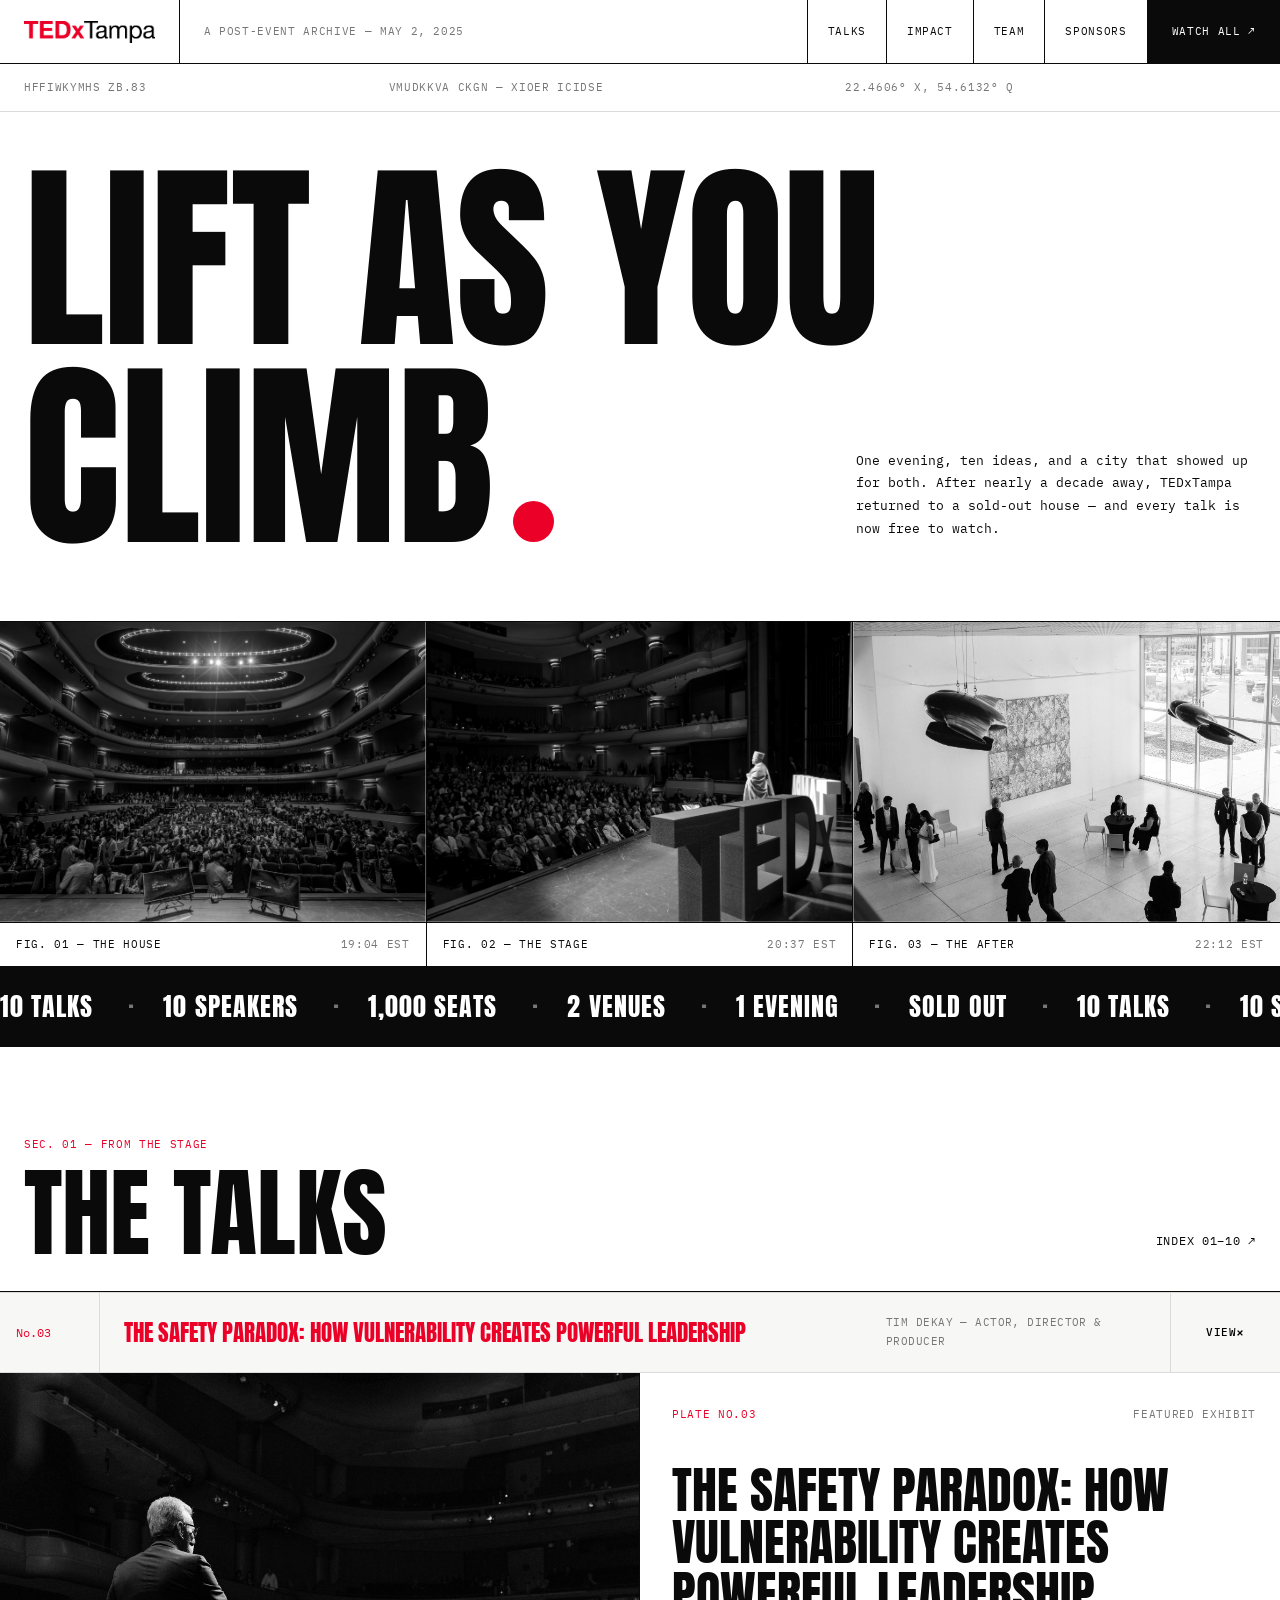
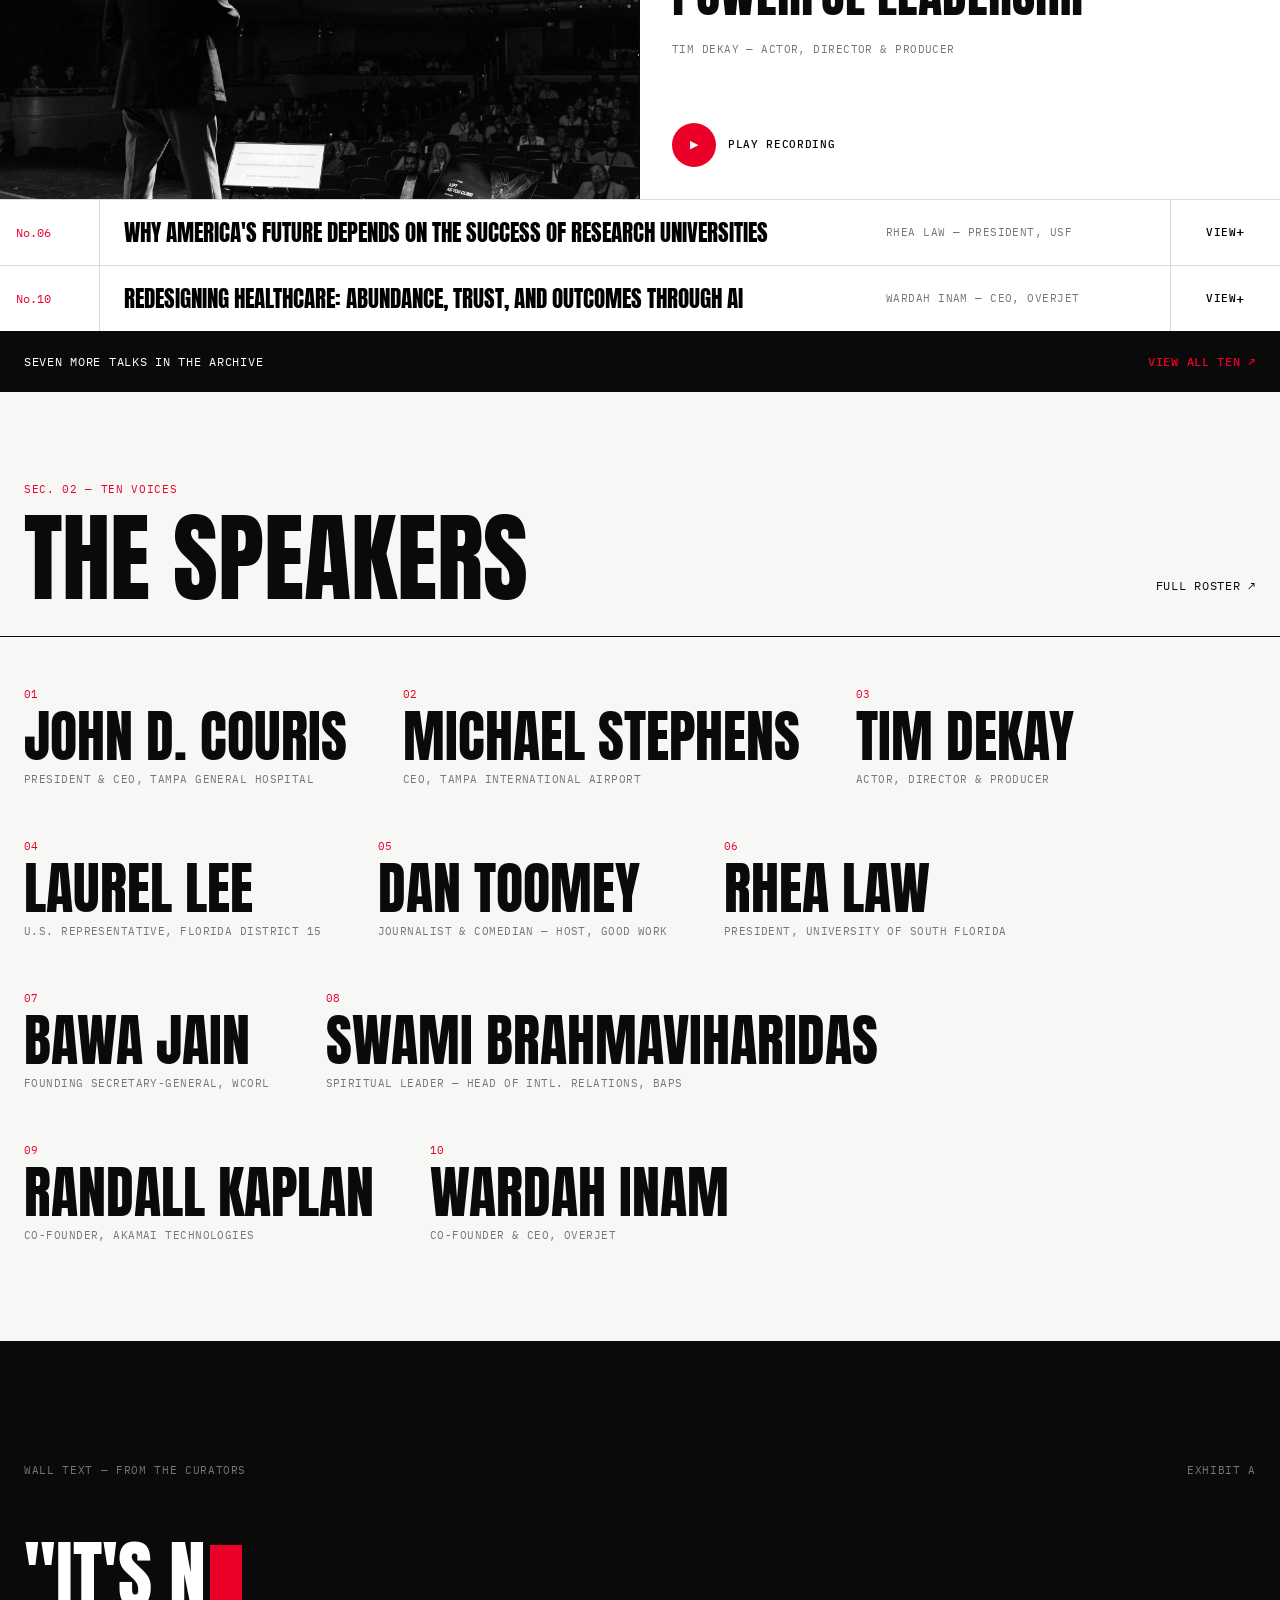
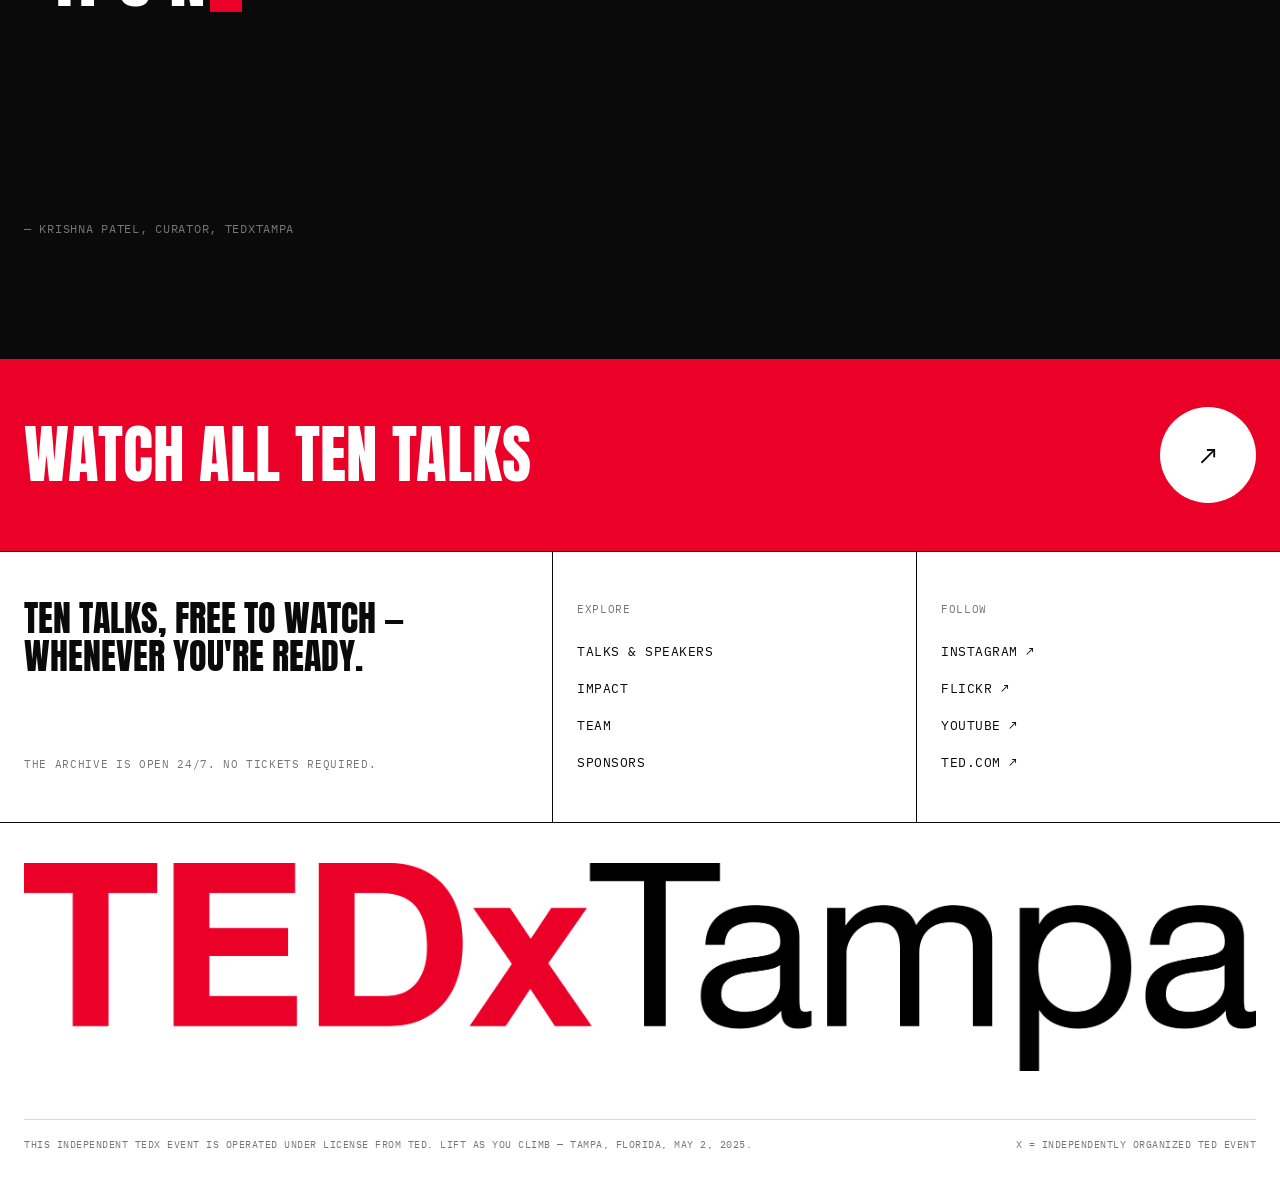
==== commit e2f7ec13: "Home loader: logo wipe-in instead of tagline reveal Keeps the theme line as a hero-only moment; inte" ====
--- a/index.html
+++ b/index.html
@@ -20,10 +20,9 @@
     <span>A POST-EVENT ARCHIVE</span>
   </div>
   <div class="loader__mid">
-    <h1 class="loader__title">
-      <span class="line"><span>LIFT AS</span></span>
-      <span class="line"><span>YOU CLIMB</span></span>
-    </h1>
+    <div class="loader__logo">
+      <img src="assets/logo-ondark.png" alt="TEDxTampa">
+    </div>
     <span class="loader__dot"></span>
   </div>
   <div class="loader__bottom">
--- a/css/style.css
+++ b/css/style.css
@@ -143,9 +143,21 @@
 @keyframes rise { to { transform: translateY(0); } }
 @keyframes pop { to { transform: scale(1); } }
 
+/* logo variant (home) — wordmark wipes in like a print head */
+.loader__logo img {
+  display: block;
+  width: clamp(280px, 42vw, 620px);
+  height: auto;
+  clip-path: inset(0 100% 0 0);
+  animation: wipe-in 1.1s var(--ease-expo) 0.15s forwards;
+}
+
+@keyframes wipe-in { to { clip-path: inset(0 0 0 0); } }
+
 /* quick repeat-visit variant — everything already settled */
 .loader.is-quick .loader__title .line > span { animation: none; transform: translateY(0); }
 .loader.is-quick .loader__dot { animation: none; transform: scale(1); }
+.loader.is-quick .loader__logo img { animation: none; clip-path: inset(0 0 0 0); }
 
 body.is-loading { overflow: hidden; }
 
